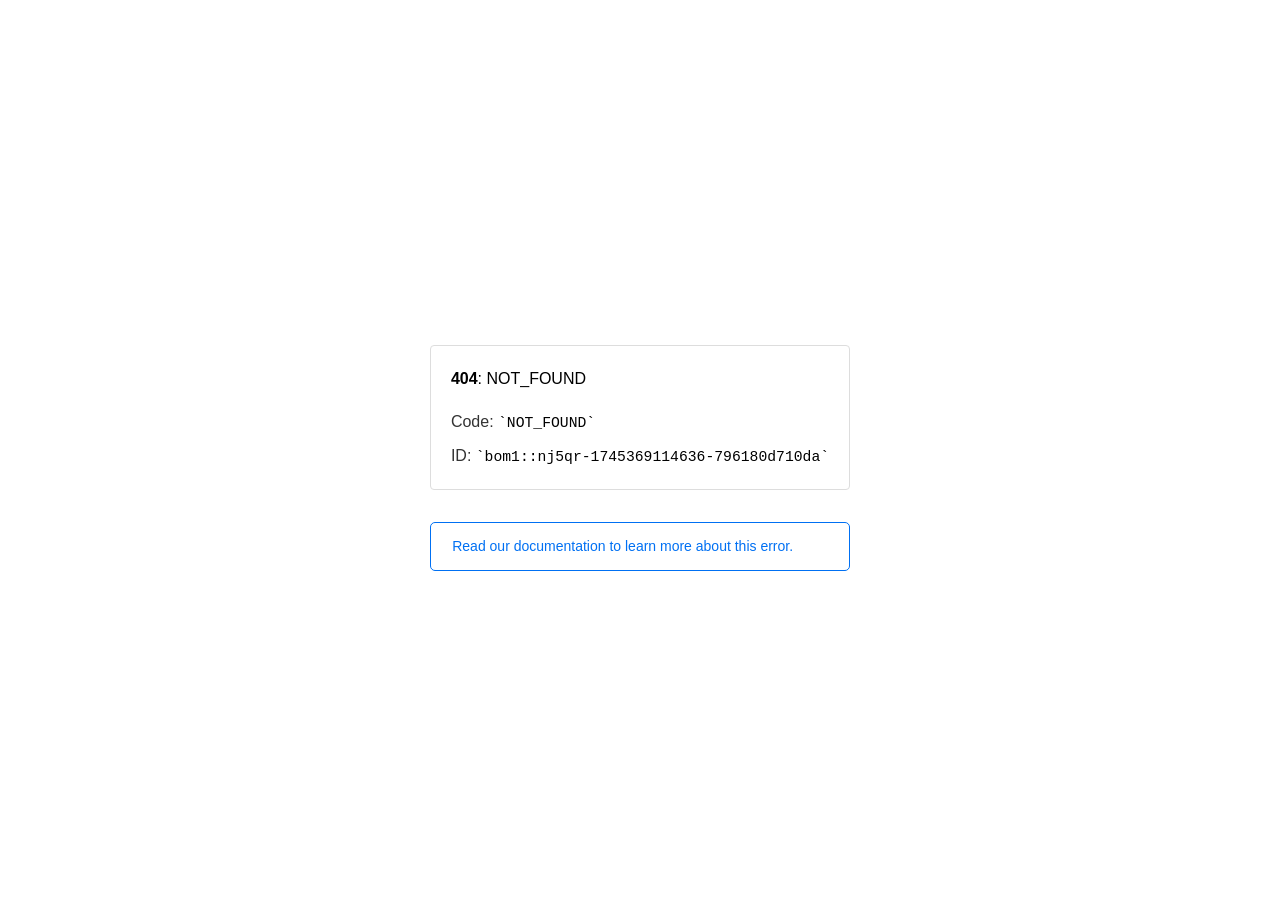
==== contact.html @ f04ce926 "files-upload" ====
<!doctype html><html lang=en><meta charset=utf-8><meta name=viewport content="width=device-width,initial-scale=1"><meta name=theme-color content=#000><title>404: NOT_FOUND</title><style>html{font-size:62.5%;box-sizing:border-box;height:-webkit-fill-available}*,::after,::before{box-sizing:inherit}body{font-family:sf pro text,sf pro icons,helvetica neue,helvetica,arial,sans-serif;font-size:1.6rem;line-height:1.65;word-break:break-word;font-kerning:auto;font-variant:normal;-webkit-font-smoothing:antialiased;-moz-osx-font-smoothing:grayscale;text-rendering:optimizeLegibility;hyphens:auto;height:100vh;height:-webkit-fill-available;max-height:100vh;max-height:-webkit-fill-available;margin:0}::selection{background:#79ffe1}::-moz-selection{background:#79ffe1}a{cursor:pointer;color:#0070f3;text-decoration:none;transition:all .2s ease;border-bottom:1px solid #0000}a:hover{border-bottom:1px solid #0070f3}ul{padding:0;margin-left:1.5em;list-style-type:none}li{margin-bottom:10px}ul li:before{content:'\02013'}li:before{display:inline-block;color:#ccc;position:absolute;margin-left:-18px;transition:color .2s ease}code{font-family:Menlo,Monaco,Lucida Console,Liberation Mono,DejaVu Sans Mono,Bitstream Vera Sans Mono,Courier New,monospace,serif;font-size:.92em}code:after,code:before{content:'`'}.container{display:flex;justify-content:center;flex-direction:column;min-height:100%}main{max-width:80rem;padding:4rem 6rem;margin:auto}ul{margin-bottom:32px}.error-title{font-size:2rem;padding-left:22px;line-height:1.5;margin-bottom:24px}.error-title-guilty{border-left:2px solid #ed367f}.error-title-innocent{border-left:2px solid #59b89c}@media(max-width:500px){.owner-error{display:none}}main p{color:#333}.devinfo-container{border:1px solid #ddd;border-radius:4px;padding:2rem;display:flex;flex-direction:column;margin-bottom:32px}.error-code{margin:0;font-size:1.6rem;color:#000;margin-bottom:1.6rem}.devinfo-line{color:#333}.devinfo-line code,code,li{color:#000}.devinfo-line:not(:last-child){margin-bottom:8px}.docs-link,.contact-link{font-weight:500}header,footer,footer a{display:flex;justify-content:center;align-items:center}header,footer{min-height:100px;height:100px}header{border-bottom:1px solid #eaeaea}header h1{font-size:1.8rem;margin:0;font-weight:500}header p{font-size:1.3rem;margin:0;font-weight:500}.header-item{display:flex;padding:0 2rem;margin:2rem 0;text-decoration:line-through;color:#999}.header-item.active{color:#ff0080;text-decoration:none}.header-item.first{border-right:1px solid #eaeaea}.header-item-content{display:flex;flex-direction:column}.header-item-icon{margin-right:1rem;margin-top:.6rem}footer{border-top:1px solid #eaeaea}footer a{color:#000}footer a:hover{border-bottom-color:#0000}footer svg{margin-left:.8rem}.note{padding:8pt 16pt;border-radius:5px;border:1px solid #0070f3;font-size:14px;line-height:1.8;color:#0070f3}@media(max-width:500px){.devinfo-container .devinfo-line code{margin-top:.4rem}.devinfo-container .devinfo-line:not(:last-child){margin-bottom:1.6rem}.devinfo-container{margin-bottom:0}header{flex-direction:column;height:auto;min-height:auto;align-items:flex-start}.header-item.first{border-right:none;margin-bottom:0}main{padding:1rem 2rem}body{font-size:1.4rem;line-height:1.55}footer{display:none}.note{margin-top:16px}}</style><div class=container><main><p class=devinfo-container><span class=error-code><strong>404</strong>: NOT_FOUND</span>
<span class=devinfo-line>Code: <code>NOT_FOUND</code></span>
<span class=devinfo-line>ID: <code>bom1::nj5qr-1745369114636-796180d710da</code></p><a href=https://vercel.com/docs/errors/platform-error-codes#not_found class=owner-error><div class=note>Read our documentation to learn more about this error.</div></a></main></div>
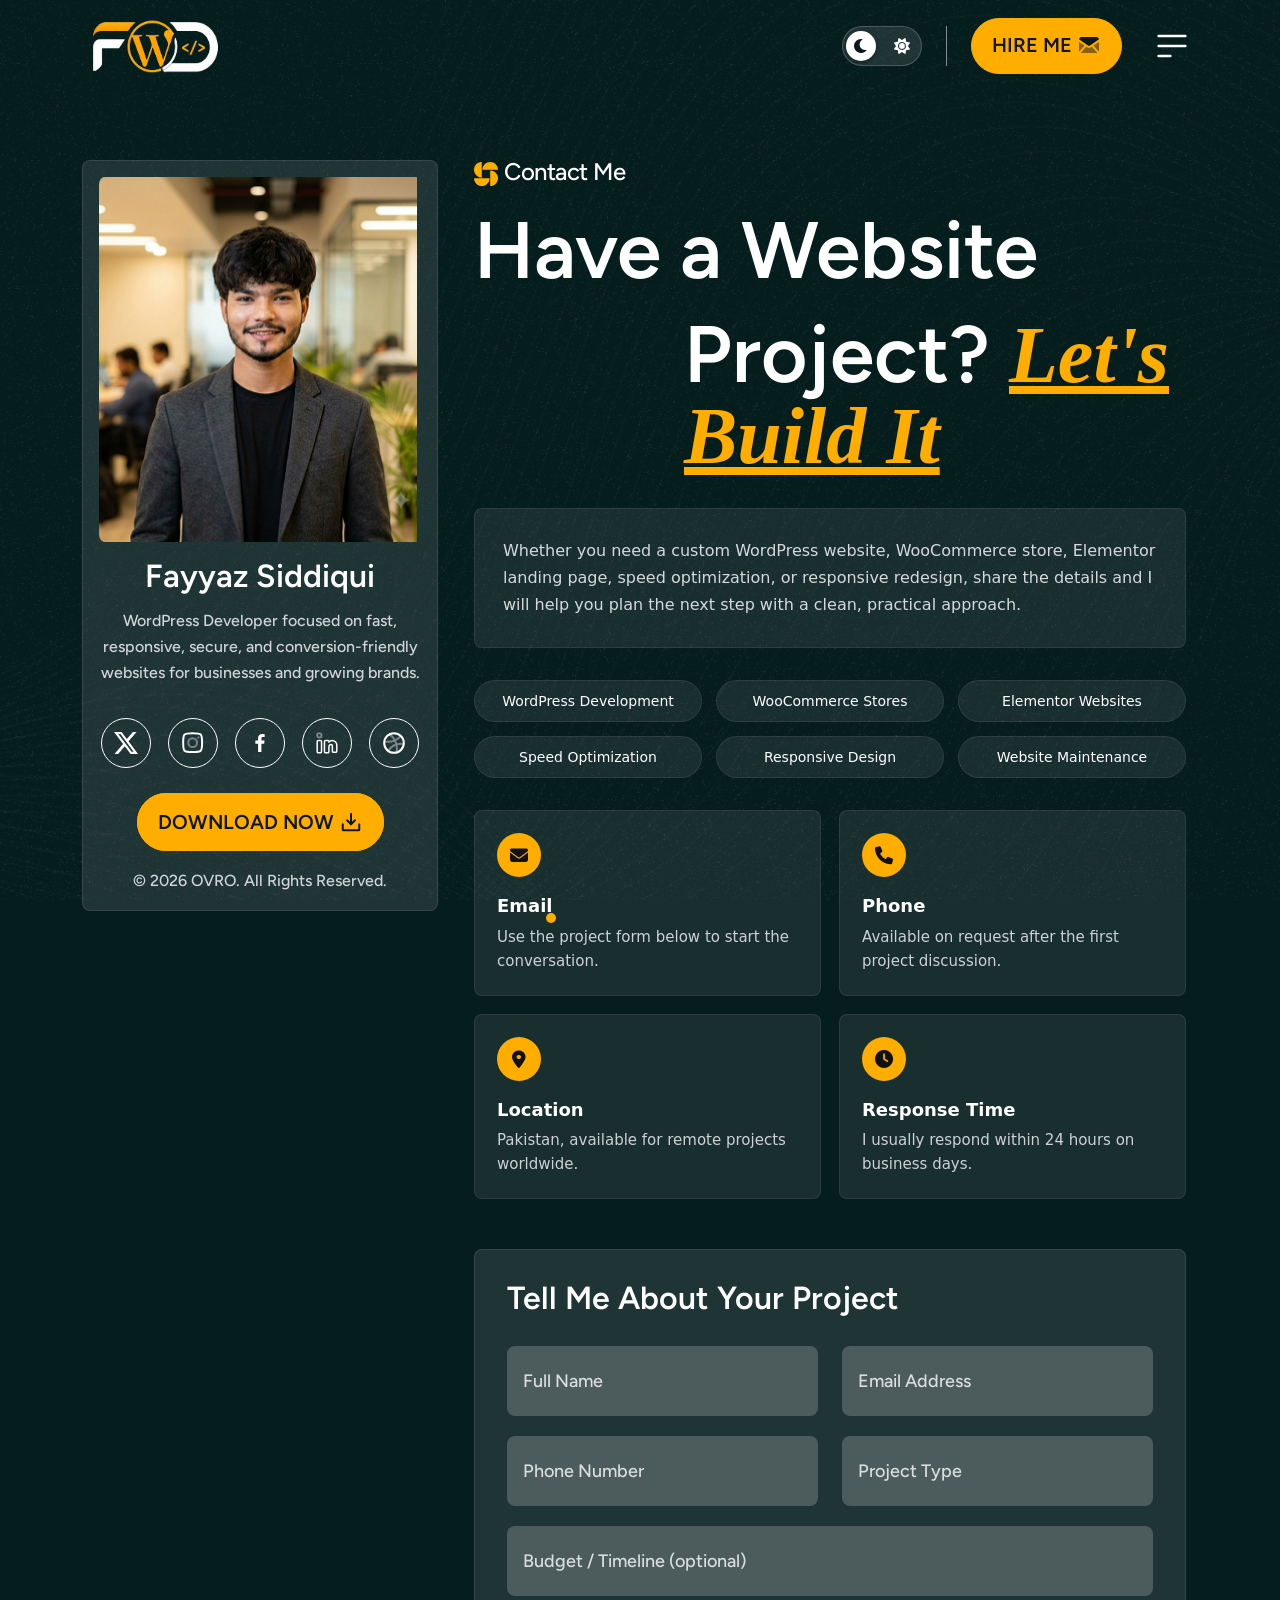
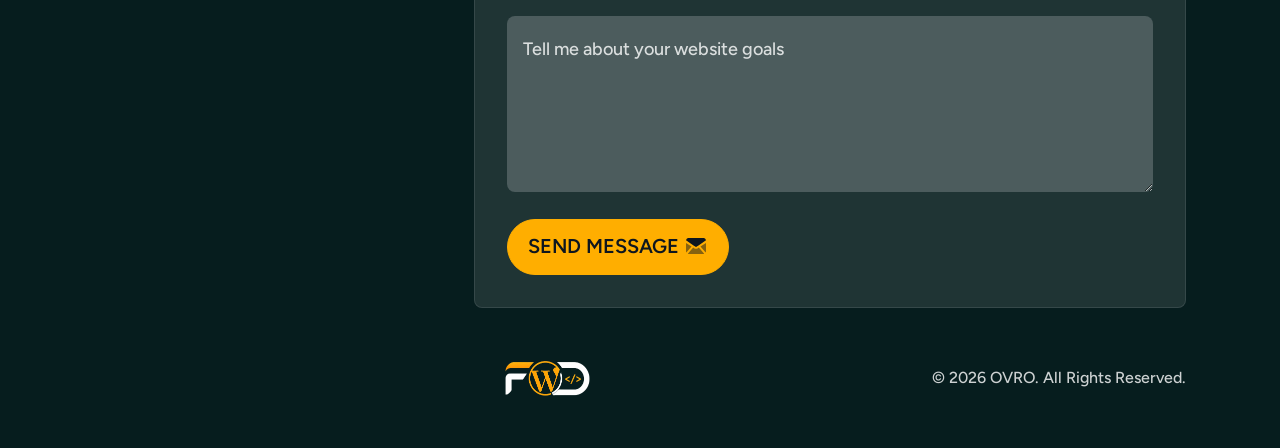
==== commit 5e3dcf7e: "updates" ====
--- a/contact.html
+++ b/contact.html
@@ -1,3 +1,380 @@
-<!doctype html><html lang=en><meta charset=utf-8><meta name=viewport content="width=device-width,initial-scale=1"><meta name=theme-color content=#000><title>404: NOT_FOUND</title><style>html{font-size:62.5%;box-sizing:border-box;height:-webkit-fill-available}*,::after,::before{box-sizing:inherit}body{font-family:sf pro text,sf pro icons,helvetica neue,helvetica,arial,sans-serif;font-size:1.6rem;line-height:1.65;word-break:break-word;font-kerning:auto;font-variant:normal;-webkit-font-smoothing:antialiased;-moz-osx-font-smoothing:grayscale;text-rendering:optimizeLegibility;hyphens:auto;height:100vh;height:-webkit-fill-available;max-height:100vh;max-height:-webkit-fill-available;margin:0}::selection{background:#79ffe1}::-moz-selection{background:#79ffe1}a{cursor:pointer;color:#0070f3;text-decoration:none;transition:all .2s ease;border-bottom:1px solid #0000}a:hover{border-bottom:1px solid #0070f3}ul{padding:0;margin-left:1.5em;list-style-type:none}li{margin-bottom:10px}ul li:before{content:'\02013'}li:before{display:inline-block;color:#ccc;position:absolute;margin-left:-18px;transition:color .2s ease}code{font-family:Menlo,Monaco,Lucida Console,Liberation Mono,DejaVu Sans Mono,Bitstream Vera Sans Mono,Courier New,monospace,serif;font-size:.92em}code:after,code:before{content:'`'}.container{display:flex;justify-content:center;flex-direction:column;min-height:100%}main{max-width:80rem;padding:4rem 6rem;margin:auto}ul{margin-bottom:32px}.error-title{font-size:2rem;padding-left:22px;line-height:1.5;margin-bottom:24px}.error-title-guilty{border-left:2px solid #ed367f}.error-title-innocent{border-left:2px solid #59b89c}@media(max-width:500px){.owner-error{display:none}}main p{color:#333}.devinfo-container{border:1px solid #ddd;border-radius:4px;padding:2rem;display:flex;flex-direction:column;margin-bottom:32px}.error-code{margin:0;font-size:1.6rem;color:#000;margin-bottom:1.6rem}.devinfo-line{color:#333}.devinfo-line code,code,li{color:#000}.devinfo-line:not(:last-child){margin-bottom:8px}.docs-link,.contact-link{font-weight:500}header,footer,footer a{display:flex;justify-content:center;align-items:center}header,footer{min-height:100px;height:100px}header{border-bottom:1px solid #eaeaea}header h1{font-size:1.8rem;margin:0;font-weight:500}header p{font-size:1.3rem;margin:0;font-weight:500}.header-item{display:flex;padding:0 2rem;margin:2rem 0;text-decoration:line-through;color:#999}.header-item.active{color:#ff0080;text-decoration:none}.header-item.first{border-right:1px solid #eaeaea}.header-item-content{display:flex;flex-direction:column}.header-item-icon{margin-right:1rem;margin-top:.6rem}footer{border-top:1px solid #eaeaea}footer a{color:#000}footer a:hover{border-bottom-color:#0000}footer svg{margin-left:.8rem}.note{padding:8pt 16pt;border-radius:5px;border:1px solid #0070f3;font-size:14px;line-height:1.8;color:#0070f3}@media(max-width:500px){.devinfo-container .devinfo-line code{margin-top:.4rem}.devinfo-container .devinfo-line:not(:last-child){margin-bottom:1.6rem}.devinfo-container{margin-bottom:0}header{flex-direction:column;height:auto;min-height:auto;align-items:flex-start}.header-item.first{border-right:none;margin-bottom:0}main{padding:1rem 2rem}body{font-size:1.4rem;line-height:1.55}footer{display:none}.note{margin-top:16px}}</style><div class=container><main><p class=devinfo-container><span class=error-code><strong>404</strong>: NOT_FOUND</span>
-<span class=devinfo-line>Code: <code>NOT_FOUND</code></span>
-<span class=devinfo-line>ID: <code>bom1::nj5qr-1745369114636-796180d710da</code></p><a href=https://vercel.com/docs/errors/platform-error-codes#not_found class=owner-error><div class=note>Read our documentation to learn more about this error.</div></a></main></div>+<!DOCTYPE html>
+<html lang="en">
+
+<head>
+  <meta charset="UTF-8">
+  <meta name="viewport" content="width=device-width, initial-scale=1.0">
+  <title>Contact Fayyaz Siddiqui | WordPress Developer</title>
+
+  <link rel="shortcut icon" href="assets/img/logo/fav-logo1.png" type="image/x-icon">
+
+  <link rel="stylesheet" href="assets/css/plugins/bootstrap.min.css">
+  <link rel="stylesheet" href="assets/css/plugins/aos.css">
+  <link rel="stylesheet" href="assets/css/plugins/fontawesome.css">
+  <link rel="stylesheet" href="assets/css/plugins/magnific-popup.css">
+  <link rel="stylesheet" href="assets/css/plugins/owlcarousel.min.css">
+  <link rel="stylesheet" href="assets/css/plugins/sidebar.css">
+  <link rel="stylesheet" href="assets/css/plugins/slick-slider.css">
+  <link rel="stylesheet" href="assets/css/plugins/nice-select.css">
+  <link rel="stylesheet" href="assets/css/main.css">
+
+  <style>
+    .contact-page-area .contact-intro {
+      border-radius: 8px;
+      background: rgba(255, 255, 255, 0.08);
+      padding: 28px;
+      border: 1px solid rgba(255, 255, 255, 0.08);
+    }
+
+    .contact-page-area .contact-intro p {
+      color: #ffffff;
+      opacity: 0.82;
+      margin: 0;
+      font-size: 16px;
+      line-height: 1.7;
+    }
+
+    .contact-page-area .contact-info-grid {
+      display: grid;
+      grid-template-columns: repeat(2, minmax(0, 1fr));
+      gap: 18px;
+    }
+
+    .contact-page-area .contact-info-card {
+      border-radius: 8px;
+      background: rgba(255, 255, 255, 0.08);
+      padding: 22px;
+      border: 1px solid rgba(255, 255, 255, 0.08);
+      min-height: 142px;
+    }
+
+    .contact-page-area .contact-info-card .icon {
+      width: 44px;
+      height: 44px;
+      display: inline-flex;
+      align-items: center;
+      justify-content: center;
+      border-radius: 50%;
+      background: #ffae00;
+      color: #111111;
+      margin-bottom: 18px;
+      font-size: 18px;
+    }
+
+    .contact-page-area .contact-info-card h4 {
+      color: #ffffff;
+      font-size: 18px;
+      font-weight: 700;
+      margin-bottom: 8px;
+    }
+
+    .contact-page-area .contact-info-card p,
+    .contact-page-area .contact-info-card a {
+      color: #ffffff;
+      opacity: 0.78;
+      font-size: 15px;
+      line-height: 1.6;
+      margin: 0;
+    }
+
+    .contact-page-area .contact-info-card a:hover {
+      color: #ffae00;
+      opacity: 1;
+    }
+
+    .contact-page-area .project-fit-list {
+      display: grid;
+      grid-template-columns: repeat(3, minmax(0, 1fr));
+      gap: 14px;
+    }
+
+    .contact-page-area .project-fit-list span {
+      color: #ffffff;
+      background: rgba(255, 255, 255, 0.08);
+      border: 1px solid rgba(255, 255, 255, 0.08);
+      border-radius: 999px;
+      padding: 11px 14px;
+      font-size: 14px;
+      text-align: center;
+      line-height: 1.3;
+    }
+
+    .light-mode .contact-page-area .contact-intro,
+    .light-mode .contact-page-area .contact-info-card,
+    .light-mode .contact-page-area .project-fit-list span {
+      background: rgba(0, 0, 0, 0.04);
+      border-color: rgba(0, 0, 0, 0.08);
+    }
+
+    .light-mode .contact-page-area .contact-intro p,
+    .light-mode .contact-page-area .contact-info-card h4,
+    .light-mode .contact-page-area .contact-info-card p,
+    .light-mode .contact-page-area .contact-info-card a,
+    .light-mode .contact-page-area .project-fit-list span {
+      color: #111111;
+    }
+
+    @media (max-width: 767px) {
+      .contact-page-area .contact-info-grid,
+      .contact-page-area .project-fit-list {
+        grid-template-columns: 1fr;
+      }
+    }
+  </style>
+
+  <script src="assets/js/plugins/jquery-3-7-1.min.js"></script>
+</head>
+
+<body class="body1">
+  <div id="preloader">
+    <div id="loader"></div>
+  </div>
+
+  <div class="procus-cursor" style="transform: translate3d(calc(-50% + 1919px), calc(-50% + 787px), 0px);"></div>
+  <div class="procus-cursor2" style="left: 551px; top: 918px;"></div>
+
+  <div class="paginacontainer">
+    <div class="progress-wrap">
+      <svg class="progress-circle svg-content" width="100%" height="100%" viewBox="-1 -1 102 102">
+        <path d="M50,1 a49,49 0 0,1 0,98 a49,49 0 0,1 0,-98" />
+      </svg>
+    </div>
+  </div>
+
+  <div class="header-site-icon">
+    <div class="slide-bar slide-bar1">
+      <div class="sidebar-info">
+        <div class="sidebar-logo">
+          <a href="index.html"><img src="assets/img/logo/f-logo.png" alt="logo"></a>
+          <div class="close-mobile-menu">
+            <a><i class="fa-solid fa-xmark"></i></a>
+          </div>
+        </div>
+        <div class="sidebar-content">
+          <ul>
+            <li><a href="index.html#list-item-1">Home</a></li>
+            <li><a href="index.html#list-item-2">About Us</a></li>
+            <li><a href="index.html#list-item-3">Service</a></li>
+            <li><a href="index.html#list-item-4">Skill</a></li>
+            <li><a href="index.html#list-item-5">Portfolio</a></li>
+            <li><a href="index.html#list-item-6">Testimonial</a></li>
+            <li><a href="index.html#list-item-7">Blogs</a></li>
+            <li><a href="contact.html">Contact</a></li>
+          </ul>
+        </div>
+        <div class="space32"></div>
+        <div class="space16"></div>
+        <div class="btn-area">
+          <a href="contact.html" class="vl-btn1">Get in touch now <img src="assets/img/icons/mail1.svg" alt=""></a>
+        </div>
+        <div class="space40"></div>
+        <div class="social-link-area">
+          <h3 class="sidebar-heading">Social Links</h3>
+          <ul>
+            <li>
+              <a href="#"><i class="fa-brands fa-facebook-f"></i></a>
+              <a href="#"><i class="fa-brands fa-instagram"></i></a>
+              <a href="#"><i class="fa-brands fa-linkedin-in"></i></a>
+              <a href="#"><i class="fa-brands fa-pinterest-p"></i></a>
+              <a href="#"><i class="fa-brands fa-youtube"></i></a>
+            </li>
+          </ul>
+        </div>
+      </div>
+    </div>
+  </div>
+
+  <header>
+    <div class="header-area homepage1 header header-sticky" id="header">
+      <div class="container">
+        <div class="row">
+          <div class="col-lg-12">
+            <div class="header-elements">
+              <div class="site-logo">
+                <a href="index.html"><img src="assets/img/logo/f-logo.png" alt=""></a>
+              </div>
+              <div class="btn-area d-lg-flex">
+                <div class="theme-toggle-container">
+                  <label class="theme-switch">
+                    <input type="checkbox" id="theme-toggle">
+                    <span class="slider">
+                      <i class="fas fa-moon icon moon-icon"></i>
+                      <i class="fas fa-sun icon sun-icon"></i>
+                    </span>
+                  </label>
+                </div>
+                <a href="contact.html" class="vl-btn1">HIRE ME <span><img src="assets/img/icons/mail1.svg" alt=""></span></a>
+                <button class="hamburger_menu"><img src="assets/img/icons/bars-icons1.svg" alt=""></button>
+              </div>
+            </div>
+          </div>
+        </div>
+      </div>
+    </div>
+  </header>
+
+  <div class="main-hero-area parallaxie">
+    <div class="container">
+      <div class="row">
+        <div class="col-lg-4">
+          <div class="personal-contact-box" data-aos="fade-right" data-aos-duration="1000">
+            <div class="img1 image-anime reveal">
+              <img src="assets/img/all-images/hero/hero-img01.png" alt="">
+            </div>
+            <div class="space18"></div>
+            <h3>Fayyaz Siddiqui</h3>
+            <div class="space16"></div>
+            <p>WordPress Developer focused on fast, responsive, secure, and conversion-friendly websites for businesses and growing brands.</p>
+            <div class="space32"></div>
+            <ul>
+              <li><a href="#"><img src="assets/img/icons/s-icon1.svg" alt=""></a></li>
+              <li><a href="#"><img src="assets/img/icons/s-icon2.svg" alt=""></a></li>
+              <li><a href="#"><img src="assets/img/icons/s-icon3.svg" alt=""></a></li>
+              <li><a href="#"><img src="assets/img/icons/s-icon4.svg" alt=""></a></li>
+              <li><a href="#" class="m-0"><img src="assets/img/icons/s-icon5.svg" alt=""></a></li>
+            </ul>
+            <div class="space44"></div>
+            <div class="btn-area1 text-center">
+              <a href="assets/img/all-images/hero/cv.pdf" download class="vl-btn1">Download Now <img src="assets/img/icons/download1.svg" alt=""></a>
+            </div>
+            <div class="space32"></div>
+            <p>&copy; 2026 OVRO. All Rights Reserved.</p>
+          </div>
+        </div>
+
+        <div class="col-lg-8">
+          <div class="contact-page-area">
+            <div class="contact-section-area">
+              <div class="container">
+                <div class="row">
+                  <div class="col-lg-12">
+                    <div class="contact-heading heading1">
+                      <h5 data-aos="fade-left" data-aos-duration="900"><img src="assets/img/icons/sublogo1.svg" alt="">Contact Me</h5>
+                      <div class="space24"></div>
+                      <h2 data-aos="fade-left" data-aos-duration="1000">Have a Website</h2>
+                      <div class="space24"></div>
+                      <h2 class="head" data-aos="fade-left" data-aos-duration="1100">Project? <span>Let's Build It</span></h2>
+                    </div>
+
+                    <div class="space32"></div>
+                    <div class="contact-intro" data-aos="fade-up" data-aos-duration="900">
+                      <p>Whether you need a custom WordPress website, WooCommerce store, Elementor landing page, speed optimization, or responsive redesign, share the details and I will help you plan the next step with a clean, practical approach.</p>
+                    </div>
+
+                    <div class="space32"></div>
+                    <div class="project-fit-list" data-aos="fade-up" data-aos-duration="950">
+                      <span>WordPress Development</span>
+                      <span>WooCommerce Stores</span>
+                      <span>Elementor Websites</span>
+                      <span>Speed Optimization</span>
+                      <span>Responsive Design</span>
+                      <span>Website Maintenance</span>
+                    </div>
+
+                    <div class="space32"></div>
+                    <div class="contact-info-grid">
+                      <div class="contact-info-card" data-aos="fade-up" data-aos-duration="900">
+                        <div class="icon"><i class="fa-solid fa-envelope"></i></div>
+                        <h4>Email</h4>
+                        <p>Use the project form below to start the conversation.</p>
+                      </div>
+                      <div class="contact-info-card" data-aos="fade-up" data-aos-duration="1000">
+                        <div class="icon"><i class="fa-solid fa-phone"></i></div>
+                        <h4>Phone</h4>
+                        <p>Available on request after the first project discussion.</p>
+                      </div>
+                      <div class="contact-info-card" data-aos="fade-up" data-aos-duration="1100">
+                        <div class="icon"><i class="fa-solid fa-location-dot"></i></div>
+                        <h4>Location</h4>
+                        <p>Pakistan, available for remote projects worldwide.</p>
+                      </div>
+                      <div class="contact-info-card" data-aos="fade-up" data-aos-duration="1200">
+                        <div class="icon"><i class="fa-solid fa-clock"></i></div>
+                        <h4>Response Time</h4>
+                        <p>I usually respond within 24 hours on business days.</p>
+                      </div>
+                    </div>
+
+                    <div class="space50"></div>
+                    <div class="contact-boxarea" data-aos="zoom-in" data-aos-duration="1000">
+                      <h3>Tell Me About Your Project</h3>
+                      <div class="space12"></div>
+                      <form>
+                        <div class="row">
+                          <div class="col-lg-6 col-md-6">
+                            <div class="input-area">
+                              <input type="text" placeholder="Full Name">
+                            </div>
+                          </div>
+                          <div class="col-lg-6 col-md-6">
+                            <div class="input-area">
+                              <input type="email" placeholder="Email Address">
+                            </div>
+                          </div>
+                          <div class="col-lg-6 col-md-6">
+                            <div class="input-area">
+                              <input type="number" placeholder="Phone Number">
+                            </div>
+                          </div>
+                          <div class="col-lg-6 col-md-6">
+                            <div class="input-area">
+                              <input type="text" placeholder="Project Type">
+                            </div>
+                          </div>
+                          <div class="col-lg-12">
+                            <div class="input-area">
+                              <input type="text" placeholder="Budget / Timeline (optional)">
+                            </div>
+                          </div>
+                          <div class="col-lg-12">
+                            <div class="input-area">
+                              <textarea placeholder="Tell me about your website goals"></textarea>
+                            </div>
+                          </div>
+                          <div class="col-lg-12">
+                            <div class="input-area">
+                              <button type="submit" class="vl-btn1">Send Message <img src="assets/img/icons/mail1.svg" alt=""></button>
+                            </div>
+                          </div>
+                        </div>
+                      </form>
+                    </div>
+                  </div>
+
+                  <div class="col-lg-12">
+                    <div class="space50"></div>
+                    <div class="footer-area">
+                      <div class="btn-area1">
+                        <a href="index.html"><img src="assets/img/logo/f-logo.png" alt=""></a>
+                      </div>
+                      <p>&copy; 2026 OVRO. All Rights Reserved.</p>
+                    </div>
+                  </div>
+                </div>
+              </div>
+            </div>
+          </div>
+        </div>
+      </div>
+    </div>
+  </div>
+
+  <script src="assets/js/plugins/bootstrap.min.js"></script>
+  <script src="assets/js/plugins/fontawesome.js"></script>
+  <script src="assets/js/plugins/aos.js"></script>
+  <script src="assets/js/plugins/counter.js"></script>
+  <script src="assets/js/plugins/sidebar.js"></script>
+  <script src="assets/js/plugins/magnific-popup.js"></script>
+  <script src="assets/js/plugins/owlcarousel.min.js"></script>
+  <script src="assets/js/plugins/nice-select.js"></script>
+  <script src="assets/js/plugins/waypoints.js"></script>
+  <script src="assets/js/plugins/slick-slider.js"></script>
+  <script src="assets/js/plugins/gsap.min.js"></script>
+  <script src="assets/js/plugins/ScrollTrigger.min.js"></script>
+  <script src="assets/js/plugins/Splitetext.js"></script>
+  <script src="assets/js/plugins/SmoothScroll.js"></script>
+  <script src="assets/js/plugins/parallax.js"></script>
+  <script src="assets/js/main.js"></script>
+</body>
+
+</html>
--- a/assets/css/plugins/owlcarousel.min.css
+++ b/assets/css/plugins/owlcarousel.min.css
@@ -0,0 +1,6 @@
+blog/**
+ * Owl Carousel v2.3.4
+ * Copyright 2013-2018 David Deutsch
+ * Licensed under: SEE LICENSE IN https://github.com/OwlCarousel2/OwlCarousel2/blob/master/LICENSE
+ */
+ .owl-carousel,.owl-carousel .owl-item{-webkit-tap-highlight-color:transparent;position:relative}.owl-carousel{display:none;width:100%;z-index:1}.owl-carousel .owl-stage{position:relative;-ms-touch-action:pan-Y;touch-action:manipulation;-moz-backface-visibility:hidden}.owl-carousel .owl-stage:after{content:".";display:block;clear:both;visibility:hidden;line-height:0;height:0}.owl-carousel .owl-stage-outer{position:relative;overflow:hidden;-webkit-transform:translate3d(0,0,0)}.owl-carousel .owl-item,.owl-carousel .owl-wrapper{-webkit-backface-visibility:hidden;-moz-backface-visibility:hidden;-ms-backface-visibility:hidden;-webkit-transform:translate3d(0,0,0);-moz-transform:translate3d(0,0,0);-ms-transform:translate3d(0,0,0)}.owl-carousel .owl-item{min-height:1px;float:left;-webkit-backface-visibility:hidden;-webkit-touch-callout:none}.owl-carousel .owl-item img{display:block;width:100%}.owl-carousel .owl-dots.disabled,.owl-carousel .owl-nav.disabled{display:none}.no-js .owl-carousel,.owl-carousel.owl-loaded{display:block}.owl-carousel .owl-dot,.owl-carousel .owl-nav .owl-next,.owl-carousel .owl-nav .owl-prev{cursor:pointer;-webkit-user-select:none;-khtml-user-select:none;-moz-user-select:none;-ms-user-select:none;user-select:none}.owl-carousel .owl-nav button.owl-next,.owl-carousel .owl-nav button.owl-prev,.owl-carousel button.owl-dot{background:0 0;color:inherit;border:none;padding:0!important;font:inherit}.owl-carousel.owl-loading{opacity:0;display:block}.owl-carousel.owl-hidden{opacity:0}.owl-carousel.owl-refresh .owl-item{visibility:hidden}.owl-carousel.owl-drag .owl-item{-ms-touch-action:pan-y;touch-action:pan-y;-webkit-user-select:none;-moz-user-select:none;-ms-user-select:none;user-select:none}.owl-carousel.owl-grab{cursor:move;cursor:grab}.owl-carousel.owl-rtl{direction:rtl}.owl-carousel.owl-rtl .owl-item{float:right}.owl-carousel .animated{animation-duration:1s;animation-fill-mode:both}.owl-carousel .owl-animated-in{z-index:0}.owl-carousel .owl-animated-out{z-index:1}.owl-carousel .fadeOut{animation-name:fadeOut}@keyframes fadeOut{0%{opacity:1}100%{opacity:0}}.owl-height{transition:height .5s ease-in-out}.owl-carousel .owl-item .owl-lazy{opacity:0;transition:opacity .4s ease}.owl-carousel .owl-item .owl-lazy:not([src]),.owl-carousel .owl-item .owl-lazy[src^=""]{max-height:0}.owl-carousel .owl-item img.owl-lazy{transform-style:preserve-3d}.owl-carousel .owl-video-wrapper{position:relative;height:100%;background:#000}.owl-carousel .owl-video-play-icon{position:absolute;height:80px;width:80px;left:50%;top:50%;margin-left:-40px;margin-top:-40px;background:url(owl.video.play.html) no-repeat;cursor:pointer;z-index:1;-webkit-backface-visibility:hidden;transition:transform .1s ease}.owl-carousel .owl-video-play-icon:hover{-ms-transform:scale(1.3,1.3);transform:scale(1.3,1.3)}.owl-carousel .owl-video-playing .owl-video-play-icon,.owl-carousel .owl-video-playing .owl-video-tn{display:none}.owl-carousel .owl-video-tn{opacity:0;height:100%;background-position:center center;background-repeat:no-repeat;background-size:contain;transition:opacity .4s ease}.owl-carousel .owl-video-frame{position:relative;z-index:1;height:100%;width:100%}
--- a/assets/css/plugins/sidebar.css
+++ b/assets/css/plugins/sidebar.css
@@ -0,0 +1,370 @@
+/*!
+* metismenu https://github.com/onokumus/metismenu#readme
+* A jQuery menu plugin
+* @version 3.0.6
+* @author Osman Nuri Okumus <onokumus@gmail.com> (https://github.com/onokumus)
+* @license: MIT 
+*/
+
+.metismenu .arrow {
+  float: right;
+  line-height: 1.42857;
+}
+
+*[dir="rtl"] .metismenu .arrow {
+  float: left;
+}
+
+/*
+   * Require Bootstrap 3.x
+   * https://github.com/twbs/bootstrap
+  */
+
+.metismenu .glyphicon.arrow:before {
+  content: "\e079";
+}
+
+.metismenu .mm-active>a>.glyphicon.arrow:before {
+  content: "\e114";
+}
+
+/*
+   * Require Font-Awesome
+   * http://fortawesome.github.io/Font-Awesome/
+  */
+
+.metismenu .fa.arrow:before {
+  content: "\f104";
+}
+
+.metismenu .mm-active>a>.fa.arrow:before {
+  content: "\f107";
+}
+
+/*
+   * Require Ionicons
+   * http://ionicons.com/
+  */
+
+.metismenu .ion.arrow:before {
+  content: "\f3d2"
+}
+
+.metismenu .mm-active>a>.ion.arrow:before {
+  content: "\f3d0";
+}
+
+.metismenu .plus-times {
+  float: right;
+}
+
+*[dir="rtl"] .metismenu .plus-times {
+  float: left;
+}
+
+.metismenu .fa.plus-times:before {
+  content: "\f067";
+}
+
+.metismenu .mm-active>a>.fa.plus-times {
+  transform: rotate(45deg);
+}
+
+.metismenu .plus-minus {
+  float: right;
+}
+
+*[dir="rtl"] .metismenu .plus-minus {
+  float: left;
+}
+
+.metismenu .fa.plus-minus:before {
+  content: "\f067";
+}
+
+.metismenu .mm-active>a>.fa.plus-minus:before {
+  content: "\f068";
+}
+
+.metismenu .mm-collapse:not(.mm-show) {
+  display: none;
+}
+
+.metismenu .mm-collapsing {
+  position: relative;
+  height: 0;
+  overflow: hidden;
+  transition-timing-function: ease;
+  transition-duration: .35s;
+  transition-property: height, visibility;
+}
+
+.metismenu .has-arrow {
+  position: relative;
+}
+
+.metismenu .has-arrow::after {
+  position: absolute;
+  content: '';
+  width: .5em;
+  height: .5em;
+  border-width: 1px 0 0 1px;
+  border-style: solid;
+  border-color: currentColor;
+  border-color: initial;
+  right: 1em;
+  transform: rotate(-45deg) translate(0, -50%);
+  transform-origin: top;
+  top: 50%;
+  transition: all .3s ease-out;
+}
+
+*[dir="rtl"] .metismenu .has-arrow::after {
+  right: auto;
+  left: 1em;
+  transform: rotate(135deg) translate(0, -50%);
+}
+
+.metismenu .mm-active>.has-arrow::after, .metismenu .has-arrow[aria-expanded="true"]::after {
+  transform: rotate(-135deg) translate(0, -50%);
+}
+
+*[dir="rtl"] .metismenu .mm-active>.has-arrow::after, *[dir="rtl"] .metismenu .has-arrow[aria-expanded="true"]::after {
+  transform: rotate(225deg) translate(0, -50%);
+}
+
+/* custom code */
+
+.hamburger-menu {
+  display: inline-block;
+}
+
+.hamburger-menu a {
+  display: inline-block;
+}
+
+.body-overlay {
+  background-color: #000000;
+  height: 950px;
+  width: 100%;
+  position: fixed;
+  top: 0;
+  z-index: 1010;
+  left: 0;
+  opacity: 0;
+  visibility: hidden;
+  transition: all 0.3s linear 0s;
+  transition: all 600ms ease;
+  -webkit-transition: all 600ms ease;
+  -moz-transition: all 600ms ease;
+  -ms-transition: all 600ms ease;
+  -o-transition: all 600ms ease;
+}
+
+.body-overlay.active {
+  opacity: .5;
+  visibility: visible;
+}
+
+.side-mobile-menu ul li a {
+  padding: 13px 0;
+  display: block;
+  border-bottom: 1px solid rgba(0, 0, 0, 0.05);
+  font-size: 14px;
+  color: #000;
+  font-weight: 600;
+  text-transform: uppercase;
+  position: relative;
+}
+
+.side-mobile-menu ul li a[aria-expanded="true"] {
+  color: var(--color-primary);
+}
+
+.side-mobile-menu ul li a:hover {
+  color: var(--color-primary);
+  padding-left: 5px;
+}
+
+.side-mobile-menu ul li ul li:hover>a {
+  color: var(--color-primary);
+  padding-left: 20px;
+}
+
+.side-mobile-menu ul li ul li:hover>a::before {
+  background: var(--color-primary);
+  border-color: var(--color-primary) !important;
+}
+
+.slide-bar.style-2 .side-mobile-menu ul li a[aria-expanded="true"],
+.slide-bar.style-2 .side-mobile-menu ul li a:hover,
+.slide-bar.style-2 .side-mobile-menu ul li ul li:hover>a {
+  color: #2962FF;
+}
+.slide-bar.style-2 .side-mobile-menu ul li ul li:hover>a::before {
+  background: #2962FF;
+  border-color: #2962FF !important;
+}
+
+
+
+
+
+.side-mobile-menu ul {
+  list-style: none;
+  margin: 0;
+  padding: 0;
+}
+
+
+.slide-bar {
+    position: fixed;
+    overflow-y: auto;
+    top: 0;
+    right: -860px;
+    right: -860px;
+    max-width: 830px;
+    padding: 50px 50px;
+    height: 900px;
+    display: block;
+    background-color: var(--color-white);
+    z-index: 1020;
+transition-duration: 500ms;
+background-color: #fff;
+}
+
+
+.side-mobile-menu {
+    display: none;
+}
+.slide-bar.show {
+  right: 0;
+}
+
+.side-mobile-menu ul li ul li {
+  padding-left: 15px;
+}
+
+.side-mobile-menu ul li ul li a {
+  position: relative;
+  padding-left: 15px;
+  text-transform: capitalize;
+  font-size: 16px;
+}
+
+.side-mobile-menu ul li.dropdown>a::after {
+  position: absolute;
+  content: "";
+  width: 8px;
+  height: 8px;
+  border-width: 0 2px 2px 0;
+  border-style: solid;
+  border-color: initial;
+  right: 16px;
+  top: 50%;
+  -webkit-transform: rotate(-45deg) translateY(-50%);
+  -webkit-transform-origin: top;
+  transform-origin: top;
+  transition: all 0.3s ease-out;
+  transform: rotate(-45deg) translateY(-50%);
+  -moz-transform: rotate(-45deg) translateY(-50%);
+  -ms-transform: rotate(-45deg) translateY(-50%);
+  -o-transform: rotate(-45deg) translateY(-50%);
+}
+
+.side-mobile-menu ul li.dropdown a[aria-expanded="true"]::after {
+  -webkit-transform: rotate(-135deg) translateY(-50%);
+  transform: rotate(45deg) translateY(-50%);
+}
+
+.side-mobile-menu ul li ul li a::before {
+  content: "";
+  width: 8px;
+  height: 8px;
+  position: absolute;
+  left: 0;
+  top: 50%;
+  transform: translateY(-50%);
+  border: 2px solid #101a23;
+  border-radius: 50%;
+}
+
+.side-mobile-menu ul li ul li a {
+  text-transform: capitalize;
+  font-size: 15px;
+}
+
+.close-mobile-menu a {
+  color: #fff;
+  position: relative;
+  z-index: 2;
+  font-size: 16px;
+  left: 0;
+  display: block;
+}
+
+
+.close-mobile-menu {
+  position: absolute;
+  top: 0;
+  right: 0;
+  text-align: center;
+  line-height: 40px;
+  transition: .3s;
+  -webkit-transition: .3s;
+  -moz-transition: .3s;
+  -ms-transition: .3s;
+  -o-transition: .3s;
+}
+
+.slide-bar .tx-close {
+    background: rgba(150,144,162,.08);
+    width: 54px;
+    height: 54px;
+    border-width: 18px;
+}
+.slide-bar .tx-close::before, .slide-bar .tx-close::after {
+    background-color: #000;
+}
+
+
+.header-mobile-search input {
+  width: 100%;
+  height: 50px;
+  background-color: #fff;
+  padding: 0 18px;
+  padding-right: 40px;
+  font-size: 14px;
+  border: 1px solid #ececec;
+  transition: .3s;
+  -webkit-transition: .3s;
+  -moz-transition: .3s;
+  -ms-transition: .3s;
+  -o-transition: .3s;
+  border-radius: 3px;
+}
+
+.header-mobile-search input:focus {
+  border-color: var(--color-primary);
+}
+
+.header-mobile-search {
+  margin-bottom: 15px;
+  position: relative;
+  display: block;
+}
+
+.header-mobile-search button {
+  position: absolute;
+  width: 50px;
+  height: 100%;
+  right: 0;
+  line-height: 100%;
+  padding: 0;
+  border: none;
+  background-color: initial;
+  background-image: none;
+  color: #3a505f;
+  top: 0;
+  cursor: pointer;
+}
--- a/assets/css/main.css
+++ b/assets/css/main.css
@@ -0,0 +1,5418 @@
+@import url("https://fonts.googleapis.com/css2?family=Figtree:ital,wght@0,300..900;1,300..900&amp;family=Playfair+Display:ital,wght@0,400..900;1,400..900&amp;display=swap");
+a, a:hover {
+  text-decoration: none;
+}
+
+ul {
+  padding: 0;
+  margin: 0;
+}
+ul li {
+  list-style: none;
+}
+
+h2, p {
+  margin-bottom: 0;
+}
+
+h1,
+h2,
+h3,
+h4,
+h5,
+h6 {
+  margin-bottom: 0;
+}
+
+input, textarea {
+  background: none;
+  border: none;
+  outline: none;
+}
+
+img {
+  max-width: 100%;
+  max-height: 100%;
+}
+
+.space6 {
+  height: 6px;
+}
+
+.space8 {
+  height: 8px;
+}
+
+.space10 {
+  height: 10px;
+}
+
+.space12 {
+  height: 12px;
+}
+
+.space14 {
+  height: 14px;
+}
+
+.space16 {
+  height: 16px;
+}
+
+.space18 {
+  height: 18px;
+}
+
+.space20 {
+  height: 20px;
+}
+
+.space22 {
+  height: 22px;
+}
+
+.space24 {
+  height: 24px;
+}
+
+.space26 {
+  height: 26px;
+}
+
+.space28 {
+  height: 28px;
+}
+
+.space30 {
+  height: 30px;
+}
+
+.space32 {
+  height: 32px;
+}
+
+.space34 {
+  height: 34px;
+}
+
+.space36 {
+  height: 36px;
+}
+
+.space38 {
+  height: 38px;
+}
+
+.space40 {
+  height: 40px;
+}
+
+.space42 {
+  height: 42px;
+}
+
+.space44 {
+  height: 44px;
+}
+
+.space46 {
+  height: 46px;
+}
+
+.space48 {
+  height: 48px;
+}
+
+.space50 {
+  height: 50px;
+}
+
+.space52 {
+  height: 52px;
+}
+
+.space54 {
+  height: 54px;
+}
+
+.space56 {
+  height: 56px;
+}
+
+.space58 {
+  height: 58px;
+}
+
+.space60 {
+  height: 60px;
+}
+
+.space62 {
+  height: 62px;
+}
+
+.space64 {
+  height: 64px;
+}
+
+.space66 {
+  height: 66px;
+}
+
+.space68 {
+  height: 68px;
+}
+
+.space70 {
+  height: 70px;
+}
+
+.space72 {
+  height: 72px;
+}
+
+.space74 {
+  height: 74px;
+}
+
+.space76 {
+  height: 76px;
+}
+
+.space78 {
+  height: 78px;
+}
+
+.space80 {
+  height: 80px;
+}
+
+.space82 {
+  height: 82px;
+}
+
+.space84 {
+  height: 84px;
+}
+
+.space86 {
+  height: 86px;
+}
+
+.space {
+  height: 88px;
+}
+
+.space90 {
+  height: 90px;
+}
+
+.space92 {
+  height: 92px;
+}
+
+.space94 {
+  height: 94px;
+}
+
+.space96 {
+  height: 96px;
+}
+
+.space98 {
+  height: 98px;
+}
+
+.space100 {
+  height: 100px;
+}
+
+@keyframes animation-5 {
+  0% {
+    transform: scale(1);
+  }
+  100% {
+    transform: scale(1.1);
+  }
+}
+.aniamtion-key-5 {
+  position: relative;
+  animation-name: animation-5;
+  animation-duration: 1.5s;
+  animation-iteration-count: infinite;
+  animation-direction: alternate;
+  transition: all 0.4s ease-in-out;
+}
+
+@keyframes animation-7 {
+  0% {
+    transform: rotate(0);
+  }
+  100% {
+    transform: rotate(-1000deg);
+  }
+}
+.keyframe5 {
+  position: relative;
+  animation-name: animation-7;
+  animation-duration: 90s;
+  animation-iteration-count: infinite;
+  animation-direction: alternate;
+  animation-timing-function: cubic-bezier(0.59, 0.59, 1, 1);
+}
+
+@keyframes animation-1 {
+  0% {
+    transform: translateY(0);
+  }
+  100% {
+    transform: translateY(30px);
+  }
+}
+.aniamtion-key-1 {
+  position: relative;
+  animation-name: animation-1;
+  animation-duration: 3s;
+  animation-iteration-count: infinite;
+  animation-direction: alternate;
+}
+
+@keyframes animation-2 {
+  0% {
+    transform: translateX(0);
+  }
+  100% {
+    transform: translateX(50px);
+  }
+}
+.aniamtion-key-2 {
+  position: relative;
+  animation-name: animation-2;
+  animation-duration: 2.5s;
+  animation-iteration-count: infinite;
+  animation-direction: alternate;
+}
+
+@keyframes animation-3 {
+  0% {
+    transform: translateY(0);
+  }
+  100% {
+    transform: translateY(60px);
+  }
+}
+.aniamtion-key-3 {
+  position: relative;
+  animation-name: animation-3;
+  animation-duration: 1.3s;
+  animation-iteration-count: infinite;
+  animation-direction: alternate;
+}
+
+@keyframes animation-4 {
+  0% {
+    transform: translateY(0);
+  }
+  100% {
+    transform: translateY(40px);
+  }
+}
+.aniamtion-key-4 {
+  position: relative;
+  animation-name: animation-4;
+  animation-duration: 1.6s;
+  animation-iteration-count: infinite;
+  animation-direction: alternate;
+}
+
+@keyframes animation-6 {
+  0% {
+    transform: translateY(0);
+  }
+  100% {
+    transform: translateY(50px);
+  }
+}
+.aniamtion-key-6 {
+  position: relative;
+  animation-name: animation-6;
+  animation-duration: 1.9s;
+  animation-iteration-count: infinite;
+  animation-direction: alternate;
+}
+
+@keyframes animation-8 {
+  0% {
+    padding-left: 0px;
+  }
+  100% {
+    padding-left: 50px;
+  }
+}
+.aniamtion-key-7 {
+  position: relative;
+  animation-name: animation-8;
+  animation-duration: 1.3s;
+  animation-iteration-count: infinite;
+  animation-direction: alternate;
+}
+@keyframes fade-in-down {
+  0% {
+    transform: translate3d(0, -50px, 0);
+  }
+  100% {
+    opacity: 1;
+    transform: none;
+  }
+}
+@keyframes pulse-border {
+  0% {
+    transform: translateX(0) translateY(0) translateZ(0) scale(1);
+    opacity: 1;
+  }
+  100% {
+    transform: translateX(0) translateY(0) translateZ(0) scale(1.5);
+    opacity: 1;
+  }
+}
+.pulse-border {
+  position: relative;
+  animation-name: pulse-border;
+  animation-duration: 1500ms;
+  animation-iteration-count: infinite;
+  animation-direction: alternate;
+}
+
+@keyframes marquee {
+  0% {
+    transform: translateX(0);
+  }
+  100% {
+    transform: translatex(-100%);
+  }
+}
+@keyframes marquee-2 {
+  0% {
+    transform: translateX(-100%);
+  }
+  100% {
+    transform: translatex(0);
+  }
+}
+:root {
+  --ztc-text-text-1: #fff;
+  --ztc-text-text-2: #061D1E;
+  --ztc-text-btn-text1: #0E161F;
+  --ztc-text-cnone-text: #fff;
+  --ztc-bg-bg-1: #061D1E;
+  --ztc-bg-btn-bg1: #FFAE00;
+  --ztc-bg-btn-bg2: #fab41d;
+  --ztc-bg-side-bg1: #061D1E;
+  --ztc-bg-bg2: rgba(255, 255, 255, 0.1);
+  --ztc-bg-sticky-bg: #061D1E;
+  --ztc-bg-bg3: #1F3434;
+  --ztc-dark-bg-bg-1: #fff;
+  --ztc-dark-bg-bg-2: rgba(255, 255, 255, 0.1);
+  --ztc-border-border-1: rgba(255, 255, 255, 0.2);
+  --ztc-border-border-2: rgba(255, 255, 255, 0.1);
+  --ztc-border-border-3: #fff;
+  --ztc-font-size-font-s10: 10px;
+  --ztc-font-size-font-s12: 12px;
+  --ztc-font-size-font-s14: 14px;
+  --ztc-font-size-font-s16: 16px;
+  --ztc-font-size-font-s18: 18px;
+  --ztc-font-size-font-s20: 20px;
+  --ztc-font-size-font-s22: 22px;
+  --ztc-font-size-font-s24: 24px;
+  --ztc-font-size-font-s26: 26px;
+  --ztc-font-size-font-s28: 28px;
+  --ztc-font-size-font-s30: 30px;
+  --ztc-font-size-font-s32: 32px;
+  --ztc-font-size-font-s34: 34px;
+  --ztc-font-size-font-s36: 36px;
+  --ztc-font-size-font-s38: 38px;
+  --ztc-font-size-font-s40: 40px;
+  --ztc-font-size-font-s42: 42px;
+  --ztc-font-size-font-s44: 44px;
+  --ztc-font-size-font-s46: 46px;
+  --ztc-font-size-font-s48: 48px;
+  --ztc-font-size-font-s50: 50px;
+  --ztc-font-size-font-s52: 52px;
+  --ztc-font-size-font-s54: 54px;
+  --ztc-font-size-font-s56: 56px;
+  --ztc-font-size-font-s58: 58px;
+  --ztc-font-size-font-s60: 60px;
+  --ztc-font-size-font-s62: 62px;
+  --ztc-font-size-font-s64: 64px;
+  --ztc-font-size-font-s66: 66px;
+  --ztc-font-size-font-s68: 68px;
+  --ztc-font-size-font-s70: 70px;
+  --ztc-font-size-font-s80: 80px;
+  --ztc-font-size-font-s10: 10px;
+  --ztc-font-size-font-s12: 12px;
+  --ztc-font-size-font-s14: 14px;
+  --ztc-font-size-font-s16: 16px;
+  --ztc-font-size-font-s18: 18px;
+  --ztc-font-size-font-s20: 20px;
+  --ztc-font-size-font-s22: 22px;
+  --ztc-font-size-font-s24: 24px;
+  --ztc-font-size-font-s26: 26px;
+  --ztc-font-size-font-s28: 28px;
+  --ztc-font-size-font-s30: 30px;
+  --ztc-font-size-font-s32: 32px;
+  --ztc-font-size-font-s34: 34px;
+  --ztc-font-size-font-s36: 36px;
+  --ztc-font-size-font-s38: 38px;
+  --ztc-font-size-font-s40: 40px;
+  --ztc-font-size-font-s42: 42px;
+  --ztc-font-size-font-s44: 44px;
+  --ztc-font-size-font-s46: 46px;
+  --ztc-font-size-font-s48: 48px;
+  --ztc-font-size-font-s50: 50px;
+  --ztc-font-size-font-s52: 52px;
+  --ztc-font-size-font-s54: 54px;
+  --ztc-font-size-font-s56: 56px;
+  --ztc-font-size-font-s58: 58px;
+  --ztc-font-size-font-s60: 60px;
+  --ztc-font-size-font-s62: 62px;
+  --ztc-font-size-font-s64: 64px;
+  --ztc-font-size-font-s66: 66px;
+  --ztc-font-size-font-s68: 68px;
+  --ztc-font-size-font-s70: 70px;
+  --ztc-font-size-font-s80: 80px;
+  --ztc-specing-height6: 6px;
+  --ztc-specing-height8: 8px;
+  --ztc-specing-height10: 10px;
+  --ztc-specing-height12: 12px;
+  --ztc-specing-height14: 114px;
+  --ztc-specing-height16: 16px;
+  --ztc-specing-height18: 18px;
+  --ztc-specing-height20: 20px;
+  --ztc-specing-height22: 22px;
+  --ztc-specing-height24: 24px;
+  --ztc-specing-height26: 26px;
+  --ztc-specing-height28: 28px;
+  --ztc-specing-height30: 30px;
+  --ztc-specing-height32: 32px;
+  --ztc-specing-height34: 34px;
+  --ztc-specing-height36: 36px;
+  --ztc-specing-height38: 38px;
+  --ztc-specing-height40: 40px;
+  --ztc-specing-height42: 42px;
+  --ztc-specing-height44: 44px;
+  --ztc-specing-height46: 46px;
+  --ztc-specing-height48: 48px;
+  --ztc-specing-height50: 50px;
+  --ztc-specing-height52: 52px;
+  --ztc-specing-height54: 54px;
+  --ztc-specing-height56: 56px;
+  --ztc-specing-height58: 58px;
+  --ztc-specing-height60: 60px;
+  --ztc-specing-height70: 70px;
+  --ztc-specing-height80: 80px;
+  --ztc-specing-height90: 90px;
+  --ztc-specing-height100: 100px;
+  --ztc-specing-height110: 110px;
+  --ztc-specing-height120: 120px;
+  --ztc-specing-height130: 130px;
+  --ztc-weight-regular: 400;
+  --ztc-weight-medium: 500;
+  --ztc-weight-semibold: 600;
+  --ztc-weight-bold: 700;
+  --ztc-weight-black: 800;
+  --ztc-family-font1: 'Figtree', sans-serif;
+  --ztc-family-font2: 'Playfair Display', serif;
+}
+
+/*
+============================
+Name:  Ovro - Personal Portfolio Template
+Version: 1.0.0
+Description: Ovro - Personal Portfolio Template
+Author: Markeythemes
+Author URI: #
+Location:
+============================
+*/
+/*============= HEDAER CSS AREA ===============*/
+/*============= HERO CSS AREA ===============*/
+/*============= MOBILE-MENU CSS AREA ===============*/
+/*============= ABOUT CSS AREA ===============*/
+/*============= SERVICE CSS AREA ===============*/
+/*============= WORK CSS AREA ===============*/
+/*============= TESTIMONIAL CSS AREA ===============*/
+/*============= BLOG CSS AREA ===============*/
+/*============= CONTACT CSS AREA ===============*/
+/*============= TEAM CSS AREA ===============*/
+/*============= FAQ CSS AREA ===============*/
+/*============= CASE CSS AREA ===============*/
+/*============= CTA CSS AREA ===============*/
+/*============= OTHERS CSS AREA ===============*/
+/*============= FOOTER CSS AREA ===============*/
+/*============= COMMON CSS AREA ===============*/
+.heading1 h5 {
+  color: var(--ztc-text-text-1);
+  font-family: var(--ztc-family-font1);
+  font-size: var(--ztc-font-size-font-s24);
+  font-style: normal;
+  font-weight: var(--ztc-weight-medium);
+  line-height: 24px;
+  letter-spacing: -0.48px;
+}
+.heading1 h5 img {
+  margin: 0 6px 0 0;
+}
+@media (max-width: 767px) {
+  .heading1 h5 {
+    font-size: var(--ztc-font-size-font-s16);
+    line-height: 16px;
+  }
+}
+.heading1 h1 {
+  color: var(--ztc-text-text-1);
+  font-family: var(--ztc-family-font1);
+  font-size: var(--ztc-font-size-font-s80);
+  font-style: normal;
+  font-weight: var(--ztc-weight-semibold);
+  line-height: 80px;
+}
+@media only screen and (min-width: 768px) and (max-width: 991px) {
+  .heading1 h1 {
+    font-size: var(--ztc-font-size-font-s60);
+    line-height: 60px;
+  }
+}
+@media (max-width: 767px) {
+  .heading1 h1 {
+    font-size: var(--ztc-font-size-font-s32);
+    line-height: 32px;
+  }
+}
+.heading1 h1 span {
+  color: var(--ztc-bg-btn-bg1);
+  font-family: var(--ztc-family-font2);
+  font-size: var(--ztc-font-size-font-s80);
+  font-style: italic;
+  font-weight: var(--ztc-weight-semibold);
+  line-height: 80px;
+  text-decoration-line: underline;
+}
+@media only screen and (min-width: 768px) and (max-width: 991px) {
+  .heading1 h1 span {
+    font-size: var(--ztc-font-size-font-s60);
+    line-height: 60px;
+  }
+}
+@media (max-width: 767px) {
+  .heading1 h1 span {
+    font-size: var(--ztc-font-size-font-s32);
+    line-height: 32px;
+  }
+}
+.heading1 h1.head {
+  padding-left: 60px;
+}
+@media (max-width: 767px) {
+  .heading1 h1.head {
+    padding-left: 0;
+  }
+}
+@media only screen and (min-width: 768px) and (max-width: 991px) {
+  .heading1 h1.head {
+    padding-left: 0;
+  }
+}
+.heading1 h2 {
+  color: var(--ztc-text-text-1);
+  font-family: var(--ztc-family-font1);
+  font-size: var(--ztc-font-size-font-s80);
+  font-style: normal;
+  font-weight: var(--ztc-weight-semibold);
+  line-height: 80px;
+}
+@media only screen and (min-width: 768px) and (max-width: 991px) {
+  .heading1 h2 {
+    font-size: var(--ztc-font-size-font-s60);
+    line-height: 60px;
+  }
+}
+@media (max-width: 767px) {
+  .heading1 h2 {
+    font-size: var(--ztc-font-size-font-s32);
+    line-height: 32px;
+  }
+}
+.heading1 h2 span {
+  color: var(--ztc-bg-btn-bg1);
+  font-family: var(--ztc-family-font2);
+  font-size: var(--ztc-font-size-font-s80);
+  font-style: italic;
+  font-weight: var(--ztc-weight-semibold);
+  line-height: 80px;
+  text-decoration-line: underline;
+}
+@media only screen and (min-width: 768px) and (max-width: 991px) {
+  .heading1 h2 span {
+    font-size: var(--ztc-font-size-font-s60);
+    line-height: 60px;
+  }
+}
+@media (max-width: 767px) {
+  .heading1 h2 span {
+    font-size: var(--ztc-font-size-font-s32);
+    line-height: 32px;
+  }
+}
+.heading1 h2.head {
+  padding-left: 60px;
+}
+@media (max-width: 767px) {
+  .heading1 h2.head {
+    padding-left: 0;
+  }
+}
+@media only screen and (min-width: 768px) and (max-width: 991px) {
+  .heading1 h2.head {
+    padding-left: 0;
+  }
+}
+.heading1 p {
+  color: var(--ztc-text-text-1);
+  font-family: var(--ztc-family-font1);
+  font-size: var(--ztc-font-size-font-s16);
+  font-style: normal;
+  font-weight: var(--ztc-weight-medium);
+  line-height: 26px;
+  opacity: 80%;
+  padding-left: 270px;
+}
+@media (max-width: 767px) {
+  .heading1 p {
+    padding-left: 0;
+  }
+}
+
+.vl-btn1 {
+  border-radius: 52px;
+  background: var(--ztc-bg-btn-bg1);
+  color: var(--ztc-text-btn-text1);
+  font-family: var(--ztc-family-font1);
+  font-size: var(--ztc-font-size-font-s20);
+  font-style: normal;
+  font-weight: var(--ztc-weight-semibold);
+  line-height: 20px;
+  padding: 16px 20px;
+  position: relative;
+  z-index: 1;
+  border: 1px solid var(--ztc-bg-btn-bg1);
+  transition: all 0.4s;
+  text-transform: uppercase;
+}
+.vl-btn1:hover {
+  color: var(--ztc-text-text-1);
+  border: 1px solid var(--ztc-text-text-1);
+  background: transparent;
+}
+.vl-btn1:hover img {
+  filter: brightness(0) invert(1);
+  transition: all 0.4s;
+}
+.vl-btn1 img {
+  margin: -5px 0 0 0;
+  transition: all 0.4s;
+}
+
+/*============= COMMON CSS AREA ENDS===============*/
+.image-anime {
+  position: relative;
+  overflow: hidden;
+}
+
+.image-anime:after {
+  content: "";
+  position: absolute;
+  width: 200%;
+  height: 0%;
+  left: 50%;
+  top: 50%;
+  background-color: rgba(255, 255, 255, 0.3);
+  transform: translate(-50%, -50%) rotate(-45deg);
+  z-index: 1;
+}
+
+.image-anime:hover:after {
+  height: 250%;
+  transition: all 600ms linear;
+  background-color: transparent;
+}
+
+.reveal {
+  position: relative;
+  display: -ms-inline-flexbox;
+  visibility: hidden;
+  overflow: hidden;
+}
+
+.reveal img {
+  height: 100%;
+  width: 100%;
+  display: inline-block;
+  -o-object-fit: cover;
+  object-fit: cover;
+  transform-origin: left;
+}
+
+.pagination-area ul li a {
+  color: var(--ztc-text-text-1);
+  text-align: center;
+  font-family: var(--ztc-family-font1);
+  font-size: var(--ztc-font-size-font-s20);
+  font-style: normal;
+  font-weight: var(--ztc-weight-bold);
+  display: inline-block;
+  transition: all 0.4s;
+  background: var(--ztc-bg-bg2);
+  border: 1px solid var(--ztc-border-border-2);
+  height: 50px;
+  width: 50px;
+  text-align: center;
+  line-height: 40px;
+  border-radius: 4px;
+  margin: 0 14px 0 0;
+  box-shadow: none;
+  border-color: var(--ztc-border-border-2) !important;
+}
+.pagination-area ul li a.active {
+  background: var(--ztc-bg-btn-bg1);
+  color: var(--ztc-text-text-2);
+}
+.pagination-area ul li a:hover {
+  background: var(--ztc-bg-btn-bg1);
+  color: var(--ztc-text-text-2);
+  border: 1px solid var(--ztc-border-border-2);
+}
+
+.sp1 {
+  padding: 100px 0 100px;
+}
+@media (max-width: 767px) {
+  .sp1 {
+    padding: 50px 0 50px;
+  }
+}
+@media only screen and (min-width: 768px) and (max-width: 991px) {
+  .sp1 {
+    padding: 50px 0 50px;
+  }
+}
+
+.sp2 {
+  padding: 100px 0 70px;
+}
+@media (max-width: 767px) {
+  .sp2 {
+    padding: 50px 0 20px;
+  }
+}
+@media only screen and (min-width: 768px) and (max-width: 991px) {
+  .sp2 {
+    padding: 50px 0 20px;
+  }
+}
+
+.sp3 {
+  padding: 100px 0 50px;
+}
+
+.sp4 {
+  padding: 80px 0 80px;
+}
+@media (max-width: 767px) {
+  .sp4 {
+    padding: 40px 0 40px;
+  }
+}
+@media only screen and (min-width: 768px) and (max-width: 991px) {
+  .sp4 {
+    padding: 40px 0 40px;
+  }
+}
+
+.sp5 {
+  padding: 60px 0 60px;
+}
+@media (max-width: 767px) {
+  .sp5 {
+    padding: 30px 0 30px;
+  }
+}
+@media only screen and (min-width: 768px) and (max-width: 991px) {
+  .sp5 {
+    padding: 30px 0 30px;
+  }
+}
+
+.sp6 {
+  padding: 120px 0 120px;
+}
+@media (max-width: 767px) {
+  .sp6 {
+    padding: 60px 0 60px;
+  }
+}
+@media only screen and (min-width: 768px) and (max-width: 991px) {
+  .sp6 {
+    padding: 60px 0 60px;
+  }
+}
+
+.sp7 {
+  padding: 120px 0 90px;
+}
+@media (max-width: 767px) {
+  .sp7 {
+    padding: 60px 0 30px;
+  }
+}
+@media only screen and (min-width: 768px) and (max-width: 991px) {
+  .sp7 {
+    padding: 60px 0 30px;
+  }
+}
+
+.sp8 {
+  padding: 100px 0 0;
+}
+@media (max-width: 767px) {
+  .sp8 {
+    padding: 50px 0 0;
+  }
+}
+@media only screen and (min-width: 768px) and (max-width: 991px) {
+  .sp8 {
+    padding: 50px 0 0;
+  }
+}
+
+.sp9 {
+  padding: 120px 0 0;
+}
+@media (max-width: 767px) {
+  .sp9 {
+    padding: 60px 0 0;
+  }
+}
+@media only screen and (min-width: 768px) and (max-width: 991px) {
+  .sp9 {
+    padding: 60px 0 0;
+  }
+}
+
+.sp10 {
+  padding: 0 0 100px;
+}
+@media (max-width: 767px) {
+  .sp10 {
+    padding: 0 0 50px;
+  }
+}
+@media only screen and (min-width: 768px) and (max-width: 991px) {
+  .sp10 {
+    padding: 0 0 50px;
+  }
+}
+
+.space-margin60 {
+  margin-bottom: 60px;
+}
+@media (max-width: 767px) {
+  .space-margin60 {
+    margin-bottom: 30px;
+  }
+}
+@media only screen and (min-width: 768px) and (max-width: 991px) {
+  .space-margin60 {
+    margin-bottom: 30px;
+  }
+}
+
+/*============= ABOUT CSS AREA ===============*/
+.about-section-area .about-boxarea .about-main-boxes {
+  position: relative;
+  z-index: 1;
+  background: var(--ztc-bg-bg2);
+  border: 1px solid var(--ztc-border-border-2);
+  border-radius: 8px;
+  padding: 32px;
+  transition: all 0.4s;
+  margin-bottom: 30px;
+}
+.about-section-area .about-boxarea .about-main-boxes:hover {
+  border: 1px solid var(--ztc-bg-btn-bg1);
+  transition: all 0.4s;
+  transform: translateY(-5px);
+}
+.about-section-area .about-boxarea .about-main-boxes h4 {
+  color: var(--ztc-text-text-1);
+  font-family: var(--ztc-family-font1);
+  font-size: var(--ztc-font-size-font-s32);
+  font-style: normal;
+  font-weight: var(--ztc-weight-semibold);
+  line-height: 32px; /* 100% */
+}
+.about-section-area .about-boxarea .about-main-boxes p {
+  color: var(--ztc-text-text-1);
+  font-family: var(--ztc-family-font1);
+  font-size: var(--ztc-font-size-font-s16);
+  font-style: normal;
+  font-weight: var(--ztc-weight-medium);
+  line-height: 26px; /* 100% */
+  opacity: 80%;
+}
+.about-section-area .about-boxarea .about-boxes2 {
+  position: relative;
+  z-index: 1;
+  background: var(--ztc-bg-bg2);
+  border: 1px solid var(--ztc-border-border-2);
+  border-radius: 8px;
+  padding: 30px;
+  transition: all 0.4s;
+  margin-bottom: 30px;
+}
+.about-section-area .about-boxarea .about-boxes2:hover {
+  border: 1px solid var(--ztc-bg-btn-bg1);
+  transition: all 0.4s;
+  transform: translateY(-5px);
+}
+.about-section-area .about-boxarea .about-boxes2 img {
+  position: absolute;
+}
+@media (max-width: 767px) {
+  .about-section-area .about-boxarea .about-boxes2 img {
+    position: relative;
+  }
+}
+@media only screen and (min-width: 768px) and (max-width: 991px) {
+  .about-section-area .about-boxarea .about-boxes2 img {
+    position: relative;
+  }
+}
+.about-section-area .about-boxarea .about-boxes2 .content-area {
+  padding-left: 58px;
+}
+@media (max-width: 767px) {
+  .about-section-area .about-boxarea .about-boxes2 .content-area {
+    padding-left: 0;
+    margin-top: 24px;
+  }
+}
+@media only screen and (min-width: 768px) and (max-width: 991px) {
+  .about-section-area .about-boxarea .about-boxes2 .content-area {
+    padding-left: 0;
+    margin-top: 24px;
+  }
+}
+.about-section-area .about-boxarea .about-boxes2 .content-area h4 {
+  color: var(--ztc-text-text-1);
+  font-family: var(--ztc-family-font1);
+  font-size: var(--ztc-font-size-font-s20);
+  font-style: normal;
+  font-weight: var(--ztc-weight-semibold);
+  line-height: 20px; /* 100% */
+}
+.about-section-area .about-boxarea .about-boxes2 .content-area p {
+  color: var(--ztc-text-text-1);
+  font-family: var(--ztc-family-font1);
+  font-size: var(--ztc-font-size-font-s16);
+  font-style: normal;
+  font-weight: var(--ztc-weight-medium);
+  line-height: 26px; /* 100% */
+  opacity: 80%;
+}
+.about-section-area .about-boxarea h3 {
+  color: var(--ztc-text-text-1);
+  font-family: var(--ztc-family-font1);
+  font-size: var(--ztc-font-size-font-s32);
+  font-style: normal;
+  font-weight: var(--ztc-weight-semibold);
+  line-height: 32px;
+}
+.about-section-area .about-boxarea .about-others-box {
+  position: relative;
+  z-index: 1;
+  background: var(--ztc-bg-bg2);
+  border: 1px solid var(--ztc-border-border-2);
+  border-radius: 8px;
+  padding: 32px;
+  transition: all 0.4s;
+  margin-bottom: 30px;
+}
+.about-section-area .about-boxarea .about-others-box:hover {
+  border: 1px solid var(--ztc-bg-btn-bg1);
+  transition: all 0.4s;
+  transform: translateY(-5px);
+}
+.about-section-area .about-boxarea .about-others-box a {
+  color: var(--ztc-text-text-1);
+  font-family: var(--ztc-family-font1);
+  font-size: var(--ztc-font-size-font-s16);
+  font-style: normal;
+  font-weight: var(--ztc-weight-medium);
+  line-height: 16px;
+  opacity: 80%;
+  display: inline-block;
+}
+.about-section-area .about-boxarea .about-others-box p {
+  color: var(--ztc-text-text-1);
+  font-family: var(--ztc-family-font1);
+  font-size: var(--ztc-font-size-font-s16);
+  font-style: normal;
+  font-weight: var(--ztc-weight-medium);
+  line-height: 16px;
+  opacity: 80%;
+  display: inline-block;
+}
+.about-section-area .about-boxarea .about-others-box h4 a {
+  color: var(--ztc-text-text-1);
+  font-family: var(--ztc-family-font1);
+  font-size: var(--ztc-font-size-font-s24);
+  font-style: normal;
+  font-weight: var(--ztc-weight-semibold);
+  line-height: 32px;
+  display: inline-block;
+  transition: all 0.4s;
+  opacity: 1;
+}
+.about-section-area .about-boxarea .about-others-box h4 a:hover {
+  color: var(--ztc-bg-btn-bg1);
+  transition: all 0.4s;
+}
+.about-section-area .about-boxarea .about-others-box h4 {
+  color: var(--ztc-text-text-1);
+  font-family: var(--ztc-family-font1);
+  font-size: var(--ztc-font-size-font-s24);
+  font-style: normal;
+  font-weight: var(--ztc-weight-semibold);
+  line-height: 32px;
+  display: inline-block;
+  transition: all 0.4s;
+}
+.about-section-area .about-boxarea .about-others-box ul {
+  text-align: center;
+}
+.about-section-area .about-boxarea .about-others-box ul li {
+  display: inline-block;
+}
+.about-section-area .about-boxarea .about-others-box ul li a {
+  height: 50px;
+  width: 50px;
+  text-align: center;
+  line-height: 45px;
+  border-radius: 50%;
+  display: inline-block;
+  transition: all 0.4s;
+  border: 1px solid var(--ztc-border-border-3);
+  margin: 0 12px 0 0;
+}
+.about-section-area .about-boxarea .about-others-box ul li a img {
+  transition: all 0.4s;
+  height: 24px;
+  width: 24px;
+  display: inline-block;
+  -o-object-fit: contain;
+     object-fit: contain;
+}
+.about-section-area .about-boxarea .about-others-box ul li a:hover {
+  background: var(--ztc-bg-btn-bg1);
+  border: 1px solid var(--ztc-bg-btn-bg1);
+}
+.about-section-area .about-boxarea .about-others-box ul li a:hover img {
+  filter: brightness(0);
+  transition: all 0.4s;
+}
+
+.footer-area {
+  display: flex;
+  align-items: center;
+  justify-content: space-between;
+}
+.footer-area .btn-area1 a img {
+  width: 147px;
+  height: 40px;
+  -o-object-fit: contain;
+     object-fit: contain;
+}
+.footer-area p {
+  color: var(--ztc-text-text-1);
+  text-align: center;
+  font-family: var(--ztc-family-font1);
+  font-size: var(--ztc-font-size-font-s16);
+  font-style: normal;
+  font-weight: var(--ztc-weight-medium);
+  line-height: 16px;
+  opacity: 80%;
+}
+@media (max-width: 767px) {
+  .footer-area p {
+    margin-top: 30px;
+  }
+}
+@media (max-width: 767px) {
+  .footer-area {
+    display: inline-block;
+  }
+}
+
+.footer-area2 p {
+  color: var(--ztc-text-text-1);
+  text-align: center;
+  font-family: var(--ztc-family-font1);
+  font-size: var(--ztc-font-size-font-s16);
+  font-style: normal;
+  font-weight: var(--ztc-weight-medium);
+  line-height: 16px;
+  opacity: 80%;
+}
+@media (max-width: 767px) {
+  .footer-area2 p {
+    margin-top: 40px;
+  }
+}
+@media (max-width: 767px) {
+  .footer-area2 {
+    display: block;
+    text-align: center;
+  }
+}
+
+/*============= ABOUT CSS AREA ENDS ===============*/
+/*============= SERVICE CSS AREA ===============*/
+.service-section-area {
+  position: relative;
+  z-index: 1;
+}
+.service-section-area .service-main-boxes {
+  position: relative;
+  z-index: 1;
+  background: var(--ztc-bg-bg2);
+  border: 1px solid var(--ztc-border-border-2);
+  border-radius: 8px;
+  padding: 32px;
+  transition: all 0.4s;
+}
+.service-section-area .service-main-boxes:hover {
+  border: 1px solid var(--ztc-bg-btn-bg1);
+  transition: all 0.4s;
+  transform: translateY(-5px);
+}
+.service-section-area .service-main-boxes h4 {
+  color: var(--ztc-text-text-1);
+  font-family: var(--ztc-family-font1);
+  font-size: var(--ztc-font-size-font-s32);
+  font-style: normal;
+  font-weight: var(--ztc-weight-semibold);
+  line-height: 32px; /* 100% */
+}
+@media (max-width: 767px) {
+  .service-section-area .service-main-boxes h4 {
+    font-size: var(--ztc-font-size-font-s24);
+  }
+}
+.service-section-area .service-main-boxes p {
+  color: var(--ztc-text-text-1);
+  font-family: var(--ztc-family-font1);
+  font-size: var(--ztc-font-size-font-s16);
+  font-style: normal;
+  font-weight: var(--ztc-weight-medium);
+  line-height: 26px; /* 100% */
+  opacity: 80%;
+  padding-left: 0;
+}
+
+/*============= SERVICE CSS AREA ENDS===============*/
+/*============= HERO CSS AREA ===============*/
+.main-hero-area {
+  position: relative;
+  z-index: 1;
+  padding: 160px 0 50px;
+  background-image: url(../img/all-images/bg/bg1.png);
+  background-position: center;
+  background-repeat: no-repeat;
+  background-size: cover;
+  background-attachment: fixed;
+}
+@media only screen and (min-width: 1600px) and (max-width: 1700px) {
+  .main-hero-area {
+    padding: 120px 0 50px;
+  }
+}
+@media only screen and (min-width: 1400px) and (max-width: 1599px) {
+  .main-hero-area {
+    padding: 100px 0 50px;
+  }
+}
+.main-hero-area .list-group {
+  position: absolute;
+  left: -100px;
+  height: 0;
+  top: 0;
+}
+@media only screen and (min-width: 1600px) and (max-width: 1700px) {
+  .main-hero-area .list-group {
+    left: -90px;
+  }
+}
+@media only screen and (min-width: 1400px) and (max-width: 1599px) {
+  .main-hero-area .list-group {
+    left: -90px;
+  }
+}
+@media (max-width: 767px) {
+  .main-hero-area .list-group {
+    display: none;
+  }
+}
+@media only screen and (min-width: 768px) and (max-width: 991px) {
+  .main-hero-area .list-group {
+    display: none;
+  }
+}
+.main-hero-area .list-group a {
+  background: none;
+  display: inline-block;
+  height: 80px;
+  width: 80px;
+  text-align: center;
+  line-height: 80px;
+  border-radius: 4px;
+  transition: all 0.4s;
+  background: var(--ztc-bg-bg3);
+  padding: 0;
+  margin-bottom: 16px;
+  border: 1px solid var(--ztc-border-border-2);
+  z-index: 2;
+}
+@media only screen and (min-width: 1600px) and (max-width: 1700px) {
+  .main-hero-area .list-group a {
+    height: 63px;
+    width: 63px;
+    line-height: 63px;
+  }
+  .main-hero-area .list-group a img {
+    height: 40px;
+    width: 40px;
+    display: inline-block;
+  }
+}
+@media only screen and (min-width: 1400px) and (max-width: 1599px) {
+  .main-hero-area .list-group a {
+    height: 63px;
+    width: 63px;
+    line-height: 63px;
+  }
+  .main-hero-area .list-group a img {
+    height: 40px;
+    width: 40px;
+    display: inline-block;
+  }
+}
+@media only screen and (min-width: 1600px) and (max-width: 1700px) {
+  .main-hero-area .list-group a {
+    height: 69px;
+    width: 69px;
+    line-height: 69px;
+  }
+  .main-hero-area .list-group a img {
+    height: 40px;
+    width: 40px;
+    display: inline-block;
+  }
+}
+.main-hero-area .list-group a:hover {
+  background: var(--ztc-bg-btn-bg1);
+}
+.main-hero-area .list-group a:hover span {
+  visibility: visible;
+  opacity: 1;
+  transition: all 0.4s;
+  left: 85px;
+}
+.main-hero-area .list-group a:hover img {
+  filter: brightness(0);
+}
+.main-hero-area .list-group a.active {
+  background: var(--ztc-bg-btn-bg1);
+  transition: all 0.4s;
+  border: 1px solid var(--ztc-bg-btn-bg1);
+}
+.main-hero-area .list-group a.active img {
+  filter: brightness(0);
+}
+.main-hero-area .list-group a img {
+  transition: all 0.4s;
+}
+.main-hero-area .list-group a span {
+  font-size: var(--ztc-font-size-font-s24);
+  font-family: var(--ztc-family-font1);
+  line-height: 24px;
+  display: inline-block;
+  background: var(--ztc-bg-btn-bg1);
+  position: absolute;
+  left: 0;
+  border-radius: 4px;
+  padding: 27px;
+  z-index: 3;
+  color: var(--ztc-text-btn-text1);
+  top: -1px;
+  width: 190px;
+  visibility: hidden;
+  opacity: 0;
+  transition: all 0.4s;
+  border: 1px solid var(--ztc-border-border-2);
+  font-weight: var(--ztc-weight-semibold);
+}
+@media only screen and (min-width: 1600px) and (max-width: 1700px) {
+  .main-hero-area .list-group a span {
+    padding: 20px;
+  }
+}
+@media only screen and (min-width: 1400px) and (max-width: 1599px) {
+  .main-hero-area .list-group a span {
+    padding: 20px;
+  }
+}
+.main-hero-area .personal-contact-box {
+  position: sticky;
+  z-index: 1;
+  padding: 16px;
+  border-radius: 8px;
+  background: var(--ztc-bg-bg2);
+  border: 1px solid var(--ztc-border-border-2);
+  top: 90px;
+}
+@media (max-width: 767px) {
+  .main-hero-area .personal-contact-box {
+    margin-bottom: 50px;
+  }
+}
+@media only screen and (min-width: 768px) and (max-width: 991px) {
+  .main-hero-area .personal-contact-box {
+    margin-bottom: 50px;
+  }
+}
+@media only screen and (min-width: 1400px) and (max-width: 1599px) {
+  .main-hero-area .personal-contact-box {
+    margin: 0 0 0 30px;
+  }
+}
+@media only screen and (min-width: 1600px) and (max-width: 1700px) {
+  .main-hero-area .personal-contact-box {
+    top: 40px;
+  }
+}
+@media only screen and (min-width: 1400px) and (max-width: 1599px) {
+  .main-hero-area .personal-contact-box {
+    top: 60px;
+  }
+}
+.main-hero-area .personal-contact-box .img1 img {
+  height: 365px;
+  width: 100%;
+  -o-object-fit: cover;
+     object-fit: cover;
+  border-radius: 8px;
+}
+@media only screen and (min-width: 1600px) and (max-width: 1700px) {
+  .main-hero-area .personal-contact-box .img1 img {
+    height: 280px;
+    -o-object-position: top;
+       object-position: top;
+  }
+}
+@media only screen and (min-width: 1400px) and (max-width: 1599px) {
+  .main-hero-area .personal-contact-box .img1 img {
+    height: 230px;
+    -o-object-position: top;
+       object-position: top;
+  }
+}
+.main-hero-area .personal-contact-box h3 {
+  color: var(--ztc-text-text-1);
+  text-align: center;
+  font-family: var(--ztc-family-font1);
+  font-size: var(--ztc-font-size-font-s32);
+  font-style: normal;
+  font-weight: var(--ztc-weight-semibold);
+  line-height: 32px;
+}
+.main-hero-area .personal-contact-box p {
+  color: var(--ztc-text-text-1);
+  text-align: center;
+  font-family: var(--ztc-family-font1);
+  font-size: var(--ztc-font-size-font-s16);
+  font-style: normal;
+  font-weight: var(--ztc-weight-medium);
+  line-height: 26px;
+  opacity: 0.8;
+}
+.main-hero-area .personal-contact-box ul {
+  text-align: center;
+}
+.main-hero-area .personal-contact-box ul li {
+  display: inline-block;
+}
+.main-hero-area .personal-contact-box ul li a {
+  height: 50px;
+  width: 50px;
+  text-align: center;
+  line-height: 45px;
+  border-radius: 50%;
+  display: inline-block;
+  transition: all 0.4s;
+  border: 1px solid var(--ztc-border-border-3);
+  margin: 0 12px 0 0;
+}
+.main-hero-area .personal-contact-box ul li a img {
+  transition: all 0.4s;
+  height: 24px;
+  width: 24px;
+  display: inline-block;
+  -o-object-fit: contain;
+     object-fit: contain;
+}
+.main-hero-area .personal-contact-box ul li a:hover {
+  background: var(--ztc-bg-btn-bg1);
+  border: 1px solid var(--ztc-bg-btn-bg1);
+}
+.main-hero-area .personal-contact-box ul li a:hover img {
+  filter: brightness(0);
+  transition: all 0.4s;
+}
+.main-hero-area .hero-heading-area {
+  position: relative;
+  z-index: 1;
+}
+.main-hero-area .hero-heading-area .arrow {
+  display: flex;
+  align-items: center;
+  justify-content: space-between;
+}
+@media (max-width: 767px) {
+  .main-hero-area .hero-heading-area .arrow {
+    display: inline-block;
+  }
+}
+.main-hero-area .hero-heading-area .arrow a {
+  border-radius: 50%;
+  display: inline-block;
+  border: 2px solid var(--ztc-text-text-1);
+  background: rgba(255, 255, 255, 0.1);
+  -webkit-backdrop-filter: blur(60.4687538147px);
+          backdrop-filter: blur(60.4687538147px);
+  position: relative;
+  padding: 8px;
+}
+.main-hero-area .hero-heading-area .arrow a .arrow1 {
+  position: absolute;
+  top: 40%;
+  left: 40%;
+}
+@media (max-width: 767px) {
+  .main-hero-area .hero-heading-area .arrow a {
+    margin-bottom: 20px;
+    margin-top: 20px;
+  }
+}
+.main-hero-area .hero-heading-area .arrow .images {
+  display: flex;
+  align-items: center;
+}
+.main-hero-area .hero-heading-area .arrow .images p {
+  padding-left: 0;
+}
+.main-hero-area .hero-heading-area .arrow .images img {
+  margin: 0 16px 0 0;
+}
+.main-hero-area .hero-heading-area .main-btn-area a {
+  background: var(--ztc-bg-bg2);
+  border: 1px solid var(--ztc-border-border-2);
+  padding: 40px 60px;
+  border-radius: 8px;
+  color: var(--ztc-text-text-1);
+  font-family: var(--ztc-family-font1);
+  font-size: var(--ztc-font-size-font-s60);
+  font-style: normal;
+  font-weight: var(--ztc-weight-semibold);
+  line-height: 80px;
+  display: inline-block;
+  text-align: center;
+  width: 100%;
+  position: relative;
+  z-index: 1;
+  transition: all 0.4s;
+}
+@media (max-width: 767px) {
+  .main-hero-area .hero-heading-area .main-btn-area a {
+    font-size: var(--ztc-font-size-font-s32);
+    line-height: 40px;
+    padding: 20px;
+  }
+}
+.main-hero-area .hero-heading-area .main-btn-area a:hover {
+  color: var(--ztc-text-text-2);
+  transition: all 0.4s;
+}
+.main-hero-area .hero-heading-area .main-btn-area a:hover span {
+  background: rgba(6, 29, 30, 0.1);
+}
+.main-hero-area .hero-heading-area .main-btn-area a:hover::after {
+  width: 100%;
+  left: 0;
+  top: 0;
+  transition: all 0.4s;
+  visibility: visible;
+  opacity: 1;
+}
+.main-hero-area .hero-heading-area .main-btn-area a::after {
+  position: absolute;
+  content: "";
+  height: 100%;
+  width: 10%;
+  left: 50%;
+  top: 0;
+  transition: all 0.4s;
+  background: var(--ztc-bg-btn-bg1);
+  visibility: hidden;
+  opacity: 0;
+  border-radius: 8px;
+  z-index: -1;
+}
+.main-hero-area .hero-heading-area .main-btn-area a span {
+  margin-left: 20px;
+  height: 80px;
+  width: 80px;
+  text-align: center;
+  line-height: 80px;
+  transform: rotate(-45deg);
+  display: inline-block;
+  border-radius: 50%;
+  background: var(--ztc-bg-bg2);
+  font-size: var(--ztc-font-size-font-s32);
+  position: relative;
+  top: -8px;
+  transition: all 0.4s;
+}
+@media (max-width: 767px) {
+  .main-hero-area .hero-heading-area .main-btn-area a span {
+    margin-top: 10px;
+  }
+}
+
+.main-hero-area2 {
+  position: relative;
+  z-index: 1;
+  padding: 160px 0 50px;
+}
+.main-hero-area2 video {
+  position: fixed;
+  top: 0;
+  left: 0;
+  bottom: 0;
+  z-index: -1;
+  width: 100%;
+  height: 100%;
+  -o-object-fit: cover;
+     object-fit: cover;
+}
+.main-hero-area2 video.body-overlay {
+  opacity: 0.3;
+  visibility: visible !important;
+  width: 100%;
+  background: var(--ztc-bg-bg2) !important;
+}
+@media only screen and (min-width: 1600px) and (max-width: 1700px) {
+  .main-hero-area2 {
+    padding: 120px 0 50px;
+  }
+}
+@media only screen and (min-width: 1400px) and (max-width: 1599px) {
+  .main-hero-area2 {
+    padding: 100px 0 50px;
+  }
+}
+.main-hero-area2 .list-group {
+  position: absolute;
+  left: -100px;
+  height: 0;
+  top: 0;
+}
+@media only screen and (min-width: 1600px) and (max-width: 1700px) {
+  .main-hero-area2 .list-group {
+    left: -90px;
+  }
+}
+@media only screen and (min-width: 1400px) and (max-width: 1599px) {
+  .main-hero-area2 .list-group {
+    left: -90px;
+  }
+}
+@media (max-width: 767px) {
+  .main-hero-area2 .list-group {
+    display: none;
+  }
+}
+@media only screen and (min-width: 768px) and (max-width: 991px) {
+  .main-hero-area2 .list-group {
+    display: none;
+  }
+}
+.main-hero-area2 .list-group a {
+  background: none;
+  display: inline-block;
+  height: 80px;
+  width: 80px;
+  text-align: center;
+  line-height: 80px;
+  border-radius: 4px;
+  transition: all 0.4s;
+  background: var(--ztc-bg-bg3);
+  padding: 0;
+  margin-bottom: 16px;
+  border: 1px solid var(--ztc-border-border-2);
+  z-index: 2;
+}
+@media only screen and (min-width: 1600px) and (max-width: 1700px) {
+  .main-hero-area2 .list-group a {
+    height: 63px;
+    width: 63px;
+    line-height: 63px;
+  }
+  .main-hero-area2 .list-group a img {
+    height: 40px;
+    width: 40px;
+    display: inline-block;
+  }
+}
+@media only screen and (min-width: 1400px) and (max-width: 1599px) {
+  .main-hero-area2 .list-group a {
+    height: 63px;
+    width: 63px;
+    line-height: 63px;
+  }
+  .main-hero-area2 .list-group a img {
+    height: 40px;
+    width: 40px;
+    display: inline-block;
+  }
+}
+@media only screen and (min-width: 1600px) and (max-width: 1700px) {
+  .main-hero-area2 .list-group a {
+    height: 69px;
+    width: 69px;
+    line-height: 69px;
+  }
+  .main-hero-area2 .list-group a img {
+    height: 40px;
+    width: 40px;
+    display: inline-block;
+  }
+}
+.main-hero-area2 .list-group a:hover {
+  background: var(--ztc-bg-btn-bg1);
+}
+.main-hero-area2 .list-group a:hover span {
+  visibility: visible;
+  opacity: 1;
+  transition: all 0.4s;
+  left: 85px;
+}
+.main-hero-area2 .list-group a:hover img {
+  filter: brightness(0);
+}
+.main-hero-area2 .list-group a.active {
+  background: var(--ztc-bg-btn-bg1);
+  transition: all 0.4s;
+  border: 1px solid var(--ztc-bg-btn-bg1);
+}
+.main-hero-area2 .list-group a.active img {
+  filter: brightness(0);
+}
+.main-hero-area2 .list-group a img {
+  transition: all 0.4s;
+}
+.main-hero-area2 .list-group a span {
+  font-size: var(--ztc-font-size-font-s24);
+  font-family: var(--ztc-family-font1);
+  line-height: 24px;
+  display: inline-block;
+  background: var(--ztc-bg-btn-bg1);
+  position: absolute;
+  left: 0;
+  border-radius: 4px;
+  padding: 27px;
+  z-index: 3;
+  color: var(--ztc-text-btn-text1);
+  top: -1px;
+  width: 190px;
+  visibility: hidden;
+  opacity: 0;
+  transition: all 0.4s;
+  border: 1px solid var(--ztc-border-border-2);
+  font-weight: var(--ztc-weight-semibold);
+}
+@media only screen and (min-width: 1600px) and (max-width: 1700px) {
+  .main-hero-area2 .list-group a span {
+    padding: 20px;
+  }
+}
+@media only screen and (min-width: 1400px) and (max-width: 1599px) {
+  .main-hero-area2 .list-group a span {
+    padding: 20px;
+  }
+}
+.main-hero-area2 .personal-contact-box {
+  position: sticky;
+  z-index: 1;
+  padding: 16px;
+  border-radius: 8px;
+  background: var(--ztc-bg-bg2);
+  border: 1px solid var(--ztc-border-border-2);
+  top: 90px;
+}
+@media (max-width: 767px) {
+  .main-hero-area2 .personal-contact-box {
+    margin-bottom: 50px;
+  }
+}
+@media only screen and (min-width: 768px) and (max-width: 991px) {
+  .main-hero-area2 .personal-contact-box {
+    margin-bottom: 50px;
+  }
+}
+@media only screen and (min-width: 1400px) and (max-width: 1599px) {
+  .main-hero-area2 .personal-contact-box {
+    margin: 0 0 0 30px;
+  }
+}
+@media only screen and (min-width: 1600px) and (max-width: 1700px) {
+  .main-hero-area2 .personal-contact-box {
+    top: 40px;
+  }
+}
+@media only screen and (min-width: 1400px) and (max-width: 1599px) {
+  .main-hero-area2 .personal-contact-box {
+    top: 60px;
+  }
+}
+.main-hero-area2 .personal-contact-box .img1 img {
+  height: 365px;
+  width: 100%;
+  -o-object-fit: cover;
+     object-fit: cover;
+  border-radius: 8px;
+}
+@media only screen and (min-width: 1600px) and (max-width: 1700px) {
+  .main-hero-area2 .personal-contact-box .img1 img {
+    height: 280px;
+    -o-object-position: top;
+       object-position: top;
+  }
+}
+@media only screen and (min-width: 1400px) and (max-width: 1599px) {
+  .main-hero-area2 .personal-contact-box .img1 img {
+    height: 230px;
+    -o-object-position: top;
+       object-position: top;
+  }
+}
+.main-hero-area2 .personal-contact-box h3 {
+  color: var(--ztc-text-text-1);
+  text-align: center;
+  font-family: var(--ztc-family-font1);
+  font-size: var(--ztc-font-size-font-s32);
+  font-style: normal;
+  font-weight: var(--ztc-weight-semibold);
+  line-height: 32px;
+}
+.main-hero-area2 .personal-contact-box p {
+  color: var(--ztc-text-text-1);
+  text-align: center;
+  font-family: var(--ztc-family-font1);
+  font-size: var(--ztc-font-size-font-s16);
+  font-style: normal;
+  font-weight: var(--ztc-weight-medium);
+  line-height: 26px;
+  opacity: 0.8;
+}
+.main-hero-area2 .personal-contact-box ul {
+  text-align: center;
+}
+.main-hero-area2 .personal-contact-box ul li {
+  display: inline-block;
+}
+.main-hero-area2 .personal-contact-box ul li a {
+  height: 50px;
+  width: 50px;
+  text-align: center;
+  line-height: 45px;
+  border-radius: 50%;
+  display: inline-block;
+  transition: all 0.4s;
+  border: 1px solid var(--ztc-border-border-3);
+  margin: 0 12px 0 0;
+}
+.main-hero-area2 .personal-contact-box ul li a img {
+  transition: all 0.4s;
+  height: 24px;
+  width: 24px;
+  display: inline-block;
+  -o-object-fit: contain;
+     object-fit: contain;
+}
+.main-hero-area2 .personal-contact-box ul li a:hover {
+  background: var(--ztc-bg-btn-bg1);
+  border: 1px solid var(--ztc-bg-btn-bg1);
+}
+.main-hero-area2 .personal-contact-box ul li a:hover img {
+  filter: brightness(0);
+  transition: all 0.4s;
+}
+.main-hero-area2 .hero-heading-area {
+  position: relative;
+  z-index: 1;
+}
+.main-hero-area2 .hero-heading-area .arrow {
+  display: flex;
+  align-items: center;
+  justify-content: space-between;
+}
+@media (max-width: 767px) {
+  .main-hero-area2 .hero-heading-area .arrow {
+    display: inline-block;
+  }
+}
+.main-hero-area2 .hero-heading-area .arrow a {
+  border-radius: 50%;
+  display: inline-block;
+  border: 2px solid var(--ztc-text-text-1);
+  background: rgba(255, 255, 255, 0.1);
+  -webkit-backdrop-filter: blur(60.4687538147px);
+          backdrop-filter: blur(60.4687538147px);
+  position: relative;
+  padding: 8px;
+}
+.main-hero-area2 .hero-heading-area .arrow a .arrow1 {
+  position: absolute;
+  top: 40%;
+  left: 40%;
+}
+@media (max-width: 767px) {
+  .main-hero-area2 .hero-heading-area .arrow a {
+    margin-bottom: 20px;
+    margin-top: 20px;
+  }
+}
+.main-hero-area2 .hero-heading-area .arrow .images {
+  display: flex;
+  align-items: center;
+}
+.main-hero-area2 .hero-heading-area .arrow .images p {
+  padding-left: 0;
+}
+.main-hero-area2 .hero-heading-area .arrow .images img {
+  margin: 0 16px 0 0;
+}
+.main-hero-area2 .hero-heading-area .main-btn-area a {
+  background: var(--ztc-bg-bg2);
+  border: 1px solid var(--ztc-border-border-2);
+  padding: 40px 60px;
+  border-radius: 8px;
+  color: var(--ztc-text-text-1);
+  font-family: var(--ztc-family-font1);
+  font-size: var(--ztc-font-size-font-s60);
+  font-style: normal;
+  font-weight: var(--ztc-weight-semibold);
+  line-height: 80px;
+  display: inline-block;
+  text-align: center;
+  width: 100%;
+  position: relative;
+  z-index: 1;
+  transition: all 0.4s;
+}
+@media (max-width: 767px) {
+  .main-hero-area2 .hero-heading-area .main-btn-area a {
+    font-size: var(--ztc-font-size-font-s32);
+    line-height: 40px;
+    padding: 20px;
+  }
+}
+.main-hero-area2 .hero-heading-area .main-btn-area a:hover {
+  color: var(--ztc-text-text-2);
+  transition: all 0.4s;
+}
+.main-hero-area2 .hero-heading-area .main-btn-area a:hover span {
+  background: rgba(6, 29, 30, 0.1);
+}
+.main-hero-area2 .hero-heading-area .main-btn-area a:hover::after {
+  width: 100%;
+  left: 0;
+  top: 0;
+  transition: all 0.4s;
+  visibility: visible;
+  opacity: 1;
+}
+.main-hero-area2 .hero-heading-area .main-btn-area a::after {
+  position: absolute;
+  content: "";
+  height: 100%;
+  width: 10%;
+  left: 50%;
+  top: 0;
+  transition: all 0.4s;
+  background: var(--ztc-bg-btn-bg1);
+  visibility: hidden;
+  opacity: 0;
+  border-radius: 8px;
+  z-index: -1;
+}
+.main-hero-area2 .hero-heading-area .main-btn-area a span {
+  margin-left: 20px;
+  height: 80px;
+  width: 80px;
+  text-align: center;
+  line-height: 80px;
+  transform: rotate(-45deg);
+  display: inline-block;
+  border-radius: 50%;
+  background: var(--ztc-bg-bg2);
+  font-size: var(--ztc-font-size-font-s32);
+  position: relative;
+  top: -8px;
+  transition: all 0.4s;
+}
+@media (max-width: 767px) {
+  .main-hero-area2 .hero-heading-area .main-btn-area a span {
+    margin-top: 10px;
+  }
+}
+
+.main-hero-area3 {
+  position: relative;
+  z-index: 1;
+  padding: 160px 0 50px;
+}
+.main-hero-area3 video {
+  position: fixed;
+  top: 0;
+  left: 0;
+  bottom: 0;
+  z-index: -1;
+  width: 100%;
+  height: 100%;
+  -o-object-fit: cover;
+     object-fit: cover;
+}
+.main-hero-area3 video.body-overlay {
+  opacity: 0.1;
+  visibility: visible !important;
+  width: 100%;
+  background: var(--ztc-bg-bg2) !important;
+}
+@media only screen and (min-width: 1600px) and (max-width: 1700px) {
+  .main-hero-area3 {
+    padding: 120px 0 50px;
+  }
+}
+@media only screen and (min-width: 1400px) and (max-width: 1599px) {
+  .main-hero-area3 {
+    padding: 100px 0 50px;
+  }
+}
+.main-hero-area3 .list-group {
+  position: absolute;
+  left: -100px;
+  height: 0;
+  top: 0;
+}
+@media only screen and (min-width: 1600px) and (max-width: 1700px) {
+  .main-hero-area3 .list-group {
+    left: -90px;
+  }
+}
+@media only screen and (min-width: 1400px) and (max-width: 1599px) {
+  .main-hero-area3 .list-group {
+    left: -90px;
+  }
+}
+@media (max-width: 767px) {
+  .main-hero-area3 .list-group {
+    display: none;
+  }
+}
+@media only screen and (min-width: 768px) and (max-width: 991px) {
+  .main-hero-area3 .list-group {
+    display: none;
+  }
+}
+.main-hero-area3 .list-group a {
+  background: none;
+  display: inline-block;
+  height: 80px;
+  width: 80px;
+  text-align: center;
+  line-height: 80px;
+  border-radius: 4px;
+  transition: all 0.4s;
+  background: var(--ztc-bg-bg3);
+  padding: 0;
+  margin-bottom: 16px;
+  border: 1px solid var(--ztc-border-border-2);
+  z-index: 2;
+}
+@media only screen and (min-width: 1600px) and (max-width: 1700px) {
+  .main-hero-area3 .list-group a {
+    height: 63px;
+    width: 63px;
+    line-height: 63px;
+  }
+  .main-hero-area3 .list-group a img {
+    height: 40px;
+    width: 40px;
+    display: inline-block;
+  }
+}
+@media only screen and (min-width: 1400px) and (max-width: 1599px) {
+  .main-hero-area3 .list-group a {
+    height: 63px;
+    width: 63px;
+    line-height: 63px;
+  }
+  .main-hero-area3 .list-group a img {
+    height: 40px;
+    width: 40px;
+    display: inline-block;
+  }
+}
+@media only screen and (min-width: 1600px) and (max-width: 1700px) {
+  .main-hero-area3 .list-group a {
+    height: 69px;
+    width: 69px;
+    line-height: 69px;
+  }
+  .main-hero-area3 .list-group a img {
+    height: 40px;
+    width: 40px;
+    display: inline-block;
+  }
+}
+.main-hero-area3 .list-group a:hover {
+  background: var(--ztc-bg-btn-bg1);
+}
+.main-hero-area3 .list-group a:hover span {
+  visibility: visible;
+  opacity: 1;
+  transition: all 0.4s;
+  left: 85px;
+}
+.main-hero-area3 .list-group a:hover img {
+  filter: brightness(0);
+}
+.main-hero-area3 .list-group a.active {
+  background: var(--ztc-bg-btn-bg1);
+  transition: all 0.4s;
+  border: 1px solid var(--ztc-bg-btn-bg1);
+}
+.main-hero-area3 .list-group a.active img {
+  filter: brightness(0);
+}
+.main-hero-area3 .list-group a img {
+  transition: all 0.4s;
+}
+.main-hero-area3 .list-group a span {
+  font-size: var(--ztc-font-size-font-s24);
+  font-family: var(--ztc-family-font1);
+  line-height: 24px;
+  display: inline-block;
+  background: var(--ztc-bg-btn-bg1);
+  position: absolute;
+  left: 0;
+  border-radius: 4px;
+  padding: 27px;
+  z-index: 3;
+  color: var(--ztc-text-btn-text1);
+  top: -1px;
+  width: 190px;
+  visibility: hidden;
+  opacity: 0;
+  transition: all 0.4s;
+  border: 1px solid var(--ztc-border-border-2);
+  font-weight: var(--ztc-weight-semibold);
+}
+@media only screen and (min-width: 1600px) and (max-width: 1700px) {
+  .main-hero-area3 .list-group a span {
+    padding: 20px;
+  }
+}
+@media only screen and (min-width: 1400px) and (max-width: 1599px) {
+  .main-hero-area3 .list-group a span {
+    padding: 20px;
+  }
+}
+.main-hero-area3 .personal-contact-box {
+  position: sticky;
+  z-index: 1;
+  padding: 16px;
+  border-radius: 8px;
+  background: var(--ztc-bg-bg2);
+  border: 1px solid var(--ztc-border-border-2);
+  top: 90px;
+}
+@media (max-width: 767px) {
+  .main-hero-area3 .personal-contact-box {
+    margin-bottom: 50px;
+  }
+}
+@media only screen and (min-width: 768px) and (max-width: 991px) {
+  .main-hero-area3 .personal-contact-box {
+    margin-bottom: 50px;
+  }
+}
+@media only screen and (min-width: 1400px) and (max-width: 1599px) {
+  .main-hero-area3 .personal-contact-box {
+    margin: 0 0 0 30px;
+  }
+}
+@media only screen and (min-width: 1400px) and (max-width: 1599px) {
+  .main-hero-area3 .personal-contact-box {
+    top: 60px;
+  }
+}
+@media only screen and (min-width: 1600px) and (max-width: 1700px) {
+  .main-hero-area3 .personal-contact-box {
+    top: 40px;
+  }
+}
+.main-hero-area3 .personal-contact-box .img1 img {
+  height: 365px;
+  width: 100%;
+  -o-object-fit: cover;
+     object-fit: cover;
+  border-radius: 8px;
+}
+@media only screen and (min-width: 1600px) and (max-width: 1700px) {
+  .main-hero-area3 .personal-contact-box .img1 img {
+    height: 280px;
+    -o-object-position: top;
+       object-position: top;
+  }
+}
+@media only screen and (min-width: 1400px) and (max-width: 1599px) {
+  .main-hero-area3 .personal-contact-box .img1 img {
+    height: 230px;
+    -o-object-position: top;
+       object-position: top;
+  }
+}
+.main-hero-area3 .personal-contact-box h3 {
+  color: var(--ztc-text-text-1);
+  text-align: center;
+  font-family: var(--ztc-family-font1);
+  font-size: var(--ztc-font-size-font-s32);
+  font-style: normal;
+  font-weight: var(--ztc-weight-semibold);
+  line-height: 32px;
+}
+.main-hero-area3 .personal-contact-box p {
+  color: var(--ztc-text-text-1);
+  text-align: center;
+  font-family: var(--ztc-family-font1);
+  font-size: var(--ztc-font-size-font-s16);
+  font-style: normal;
+  font-weight: var(--ztc-weight-medium);
+  line-height: 26px;
+  opacity: 0.8;
+}
+.main-hero-area3 .personal-contact-box ul {
+  text-align: center;
+}
+.main-hero-area3 .personal-contact-box ul li {
+  display: inline-block;
+}
+.main-hero-area3 .personal-contact-box ul li a {
+  height: 50px;
+  width: 50px;
+  text-align: center;
+  line-height: 45px;
+  border-radius: 50%;
+  display: inline-block;
+  transition: all 0.4s;
+  border: 1px solid var(--ztc-border-border-3);
+  margin: 0 12px 0 0;
+}
+.main-hero-area3 .personal-contact-box ul li a img {
+  transition: all 0.4s;
+  height: 24px;
+  width: 24px;
+  display: inline-block;
+  -o-object-fit: contain;
+     object-fit: contain;
+}
+.main-hero-area3 .personal-contact-box ul li a:hover {
+  background: var(--ztc-bg-btn-bg1);
+  border: 1px solid var(--ztc-bg-btn-bg1);
+}
+.main-hero-area3 .personal-contact-box ul li a:hover img {
+  filter: brightness(0);
+  transition: all 0.4s;
+}
+.main-hero-area3 .hero-heading-area {
+  position: relative;
+  z-index: 1;
+}
+.main-hero-area3 .hero-heading-area .arrow {
+  display: flex;
+  align-items: center;
+  justify-content: space-between;
+}
+@media (max-width: 767px) {
+  .main-hero-area3 .hero-heading-area .arrow {
+    display: inline-block;
+  }
+}
+.main-hero-area3 .hero-heading-area .arrow a {
+  border-radius: 50%;
+  display: inline-block;
+  border: 2px solid var(--ztc-text-text-1);
+  background: rgba(255, 255, 255, 0.1);
+  -webkit-backdrop-filter: blur(60.4687538147px);
+          backdrop-filter: blur(60.4687538147px);
+  position: relative;
+  padding: 8px;
+}
+.main-hero-area3 .hero-heading-area .arrow a .arrow1 {
+  position: absolute;
+  top: 40%;
+  left: 40%;
+}
+@media (max-width: 767px) {
+  .main-hero-area3 .hero-heading-area .arrow a {
+    margin-bottom: 20px;
+    margin-top: 20px;
+  }
+}
+.main-hero-area3 .hero-heading-area .arrow .images {
+  display: flex;
+  align-items: center;
+}
+.main-hero-area3 .hero-heading-area .arrow .images p {
+  padding-left: 0;
+}
+.main-hero-area3 .hero-heading-area .arrow .images img {
+  margin: 0 16px 0 0;
+}
+.main-hero-area3 .hero-heading-area .main-btn-area a {
+  background: var(--ztc-bg-bg2);
+  border: 1px solid var(--ztc-border-border-2);
+  padding: 40px 60px;
+  border-radius: 8px;
+  color: var(--ztc-text-text-1);
+  font-family: var(--ztc-family-font1);
+  font-size: var(--ztc-font-size-font-s60);
+  font-style: normal;
+  font-weight: var(--ztc-weight-semibold);
+  line-height: 80px;
+  display: inline-block;
+  text-align: center;
+  width: 100%;
+  position: relative;
+  z-index: 1;
+  transition: all 0.4s;
+}
+@media (max-width: 767px) {
+  .main-hero-area3 .hero-heading-area .main-btn-area a {
+    font-size: var(--ztc-font-size-font-s32);
+    line-height: 40px;
+    padding: 20px;
+  }
+}
+.main-hero-area3 .hero-heading-area .main-btn-area a:hover {
+  color: var(--ztc-text-text-2);
+  transition: all 0.4s;
+}
+.main-hero-area3 .hero-heading-area .main-btn-area a:hover span {
+  background: rgba(6, 29, 30, 0.1);
+}
+.main-hero-area3 .hero-heading-area .main-btn-area a:hover::after {
+  width: 100%;
+  left: 0;
+  top: 0;
+  transition: all 0.4s;
+  visibility: visible;
+  opacity: 1;
+}
+.main-hero-area3 .hero-heading-area .main-btn-area a::after {
+  position: absolute;
+  content: "";
+  height: 100%;
+  width: 10%;
+  left: 50%;
+  top: 0;
+  transition: all 0.4s;
+  background: var(--ztc-bg-btn-bg1);
+  visibility: hidden;
+  opacity: 0;
+  border-radius: 8px;
+  z-index: -1;
+}
+.main-hero-area3 .hero-heading-area .main-btn-area a span {
+  margin-left: 20px;
+  height: 80px;
+  width: 80px;
+  text-align: center;
+  line-height: 80px;
+  transform: rotate(-45deg);
+  display: inline-block;
+  border-radius: 50%;
+  background: var(--ztc-bg-bg2);
+  font-size: var(--ztc-font-size-font-s32);
+  position: relative;
+  top: -8px;
+  transition: all 0.4s;
+}
+@media (max-width: 767px) {
+  .main-hero-area3 .hero-heading-area .main-btn-area a span {
+    margin-top: 10px;
+  }
+}
+
+.main-hero-area4 {
+  position: relative;
+  z-index: 1;
+  padding: 160px 0 50px;
+}
+.main-hero-area4 video {
+  position: fixed;
+  top: 0;
+  left: 0;
+  bottom: 0;
+  z-index: -1;
+  width: 100%;
+  height: 100%;
+  -o-object-fit: cover;
+     object-fit: cover;
+}
+.main-hero-area4 video.body-overlay {
+  opacity: 0.4;
+  visibility: visible !important;
+  width: 100%;
+  background: var(--ztc-bg-bg2) !important;
+}
+@media only screen and (min-width: 1600px) and (max-width: 1700px) {
+  .main-hero-area4 {
+    padding: 120px 0 50px;
+  }
+}
+@media only screen and (min-width: 1400px) and (max-width: 1599px) {
+  .main-hero-area4 {
+    padding: 100px 0 50px;
+  }
+}
+.main-hero-area4 .list-group {
+  position: absolute;
+  left: -100px;
+  height: 0;
+  top: 0;
+}
+@media only screen and (min-width: 1600px) and (max-width: 1700px) {
+  .main-hero-area4 .list-group {
+    left: -90px;
+  }
+}
+@media only screen and (min-width: 1400px) and (max-width: 1599px) {
+  .main-hero-area4 .list-group {
+    left: -90px;
+  }
+}
+@media (max-width: 767px) {
+  .main-hero-area4 .list-group {
+    display: none;
+  }
+}
+@media only screen and (min-width: 768px) and (max-width: 991px) {
+  .main-hero-area4 .list-group {
+    display: none;
+  }
+}
+.main-hero-area4 .list-group a {
+  background: none;
+  display: inline-block;
+  height: 80px;
+  width: 80px;
+  text-align: center;
+  line-height: 80px;
+  border-radius: 4px;
+  transition: all 0.4s;
+  background: var(--ztc-bg-bg3);
+  padding: 0;
+  margin-bottom: 16px;
+  border: 1px solid var(--ztc-border-border-2);
+  z-index: 2;
+}
+@media only screen and (min-width: 1600px) and (max-width: 1700px) {
+  .main-hero-area4 .list-group a {
+    height: 63px;
+    width: 63px;
+    line-height: 63px;
+  }
+  .main-hero-area4 .list-group a img {
+    height: 40px;
+    width: 40px;
+    display: inline-block;
+  }
+}
+@media only screen and (min-width: 1400px) and (max-width: 1599px) {
+  .main-hero-area4 .list-group a {
+    height: 63px;
+    width: 63px;
+    line-height: 63px;
+  }
+  .main-hero-area4 .list-group a img {
+    height: 40px;
+    width: 40px;
+    display: inline-block;
+  }
+}
+@media only screen and (min-width: 1600px) and (max-width: 1700px) {
+  .main-hero-area4 .list-group a {
+    height: 69px;
+    width: 69px;
+    line-height: 69px;
+  }
+  .main-hero-area4 .list-group a img {
+    height: 40px;
+    width: 40px;
+    display: inline-block;
+  }
+}
+.main-hero-area4 .list-group a:hover {
+  background: var(--ztc-bg-btn-bg1);
+}
+.main-hero-area4 .list-group a:hover span {
+  visibility: visible;
+  opacity: 1;
+  transition: all 0.4s;
+  left: 85px;
+}
+.main-hero-area4 .list-group a:hover img {
+  filter: brightness(0);
+}
+.main-hero-area4 .list-group a.active {
+  background: var(--ztc-bg-btn-bg1);
+  transition: all 0.4s;
+  border: 1px solid var(--ztc-bg-btn-bg1);
+}
+.main-hero-area4 .list-group a.active img {
+  filter: brightness(0);
+}
+.main-hero-area4 .list-group a img {
+  transition: all 0.4s;
+}
+.main-hero-area4 .list-group a span {
+  font-size: var(--ztc-font-size-font-s24);
+  font-family: var(--ztc-family-font1);
+  line-height: 24px;
+  display: inline-block;
+  background: var(--ztc-bg-btn-bg1);
+  position: absolute;
+  left: 0;
+  border-radius: 4px;
+  padding: 27px;
+  z-index: 3;
+  color: var(--ztc-text-btn-text1);
+  top: -1px;
+  width: 190px;
+  visibility: hidden;
+  opacity: 0;
+  transition: all 0.4s;
+  border: 1px solid var(--ztc-border-border-2);
+  font-weight: var(--ztc-weight-semibold);
+}
+@media only screen and (min-width: 1600px) and (max-width: 1700px) {
+  .main-hero-area4 .list-group a span {
+    padding: 20px;
+  }
+}
+@media only screen and (min-width: 1400px) and (max-width: 1599px) {
+  .main-hero-area4 .list-group a span {
+    padding: 20px;
+  }
+}
+.main-hero-area4 .personal-contact-box {
+  position: sticky;
+  z-index: 1;
+  padding: 16px;
+  border-radius: 8px;
+  background: var(--ztc-bg-bg2);
+  border: 1px solid var(--ztc-border-border-2);
+  top: 90px;
+}
+@media (max-width: 767px) {
+  .main-hero-area4 .personal-contact-box {
+    margin-bottom: 50px;
+  }
+}
+@media only screen and (min-width: 768px) and (max-width: 991px) {
+  .main-hero-area4 .personal-contact-box {
+    margin-bottom: 50px;
+  }
+}
+@media only screen and (min-width: 1400px) and (max-width: 1599px) {
+  .main-hero-area4 .personal-contact-box {
+    margin: 0 0 0 30px;
+  }
+}
+@media only screen and (min-width: 1600px) and (max-width: 1700px) {
+  .main-hero-area4 .personal-contact-box {
+    top: 40px;
+  }
+}
+@media only screen and (min-width: 1400px) and (max-width: 1599px) {
+  .main-hero-area4 .personal-contact-box {
+    top: 60px;
+  }
+}
+.main-hero-area4 .personal-contact-box .img1 img {
+  height: 365px;
+  width: 100%;
+  -o-object-fit: cover;
+     object-fit: cover;
+  border-radius: 8px;
+}
+@media only screen and (min-width: 1600px) and (max-width: 1700px) {
+  .main-hero-area4 .personal-contact-box .img1 img {
+    height: 280px;
+    -o-object-position: top;
+       object-position: top;
+  }
+}
+@media only screen and (min-width: 1400px) and (max-width: 1599px) {
+  .main-hero-area4 .personal-contact-box .img1 img {
+    height: 230px;
+    -o-object-position: top;
+       object-position: top;
+  }
+}
+.main-hero-area4 .personal-contact-box h3 {
+  color: var(--ztc-text-text-1);
+  text-align: center;
+  font-family: var(--ztc-family-font1);
+  font-size: var(--ztc-font-size-font-s32);
+  font-style: normal;
+  font-weight: var(--ztc-weight-semibold);
+  line-height: 32px;
+}
+.main-hero-area4 .personal-contact-box p {
+  color: var(--ztc-text-text-1);
+  text-align: center;
+  font-family: var(--ztc-family-font1);
+  font-size: var(--ztc-font-size-font-s16);
+  font-style: normal;
+  font-weight: var(--ztc-weight-medium);
+  line-height: 26px;
+  opacity: 0.8;
+}
+.main-hero-area4 .personal-contact-box ul {
+  text-align: center;
+}
+.main-hero-area4 .personal-contact-box ul li {
+  display: inline-block;
+}
+.main-hero-area4 .personal-contact-box ul li a {
+  height: 50px;
+  width: 50px;
+  text-align: center;
+  line-height: 45px;
+  border-radius: 50%;
+  display: inline-block;
+  transition: all 0.4s;
+  border: 1px solid var(--ztc-border-border-3);
+  margin: 0 12px 0 0;
+}
+.main-hero-area4 .personal-contact-box ul li a img {
+  transition: all 0.4s;
+  height: 24px;
+  width: 24px;
+  display: inline-block;
+  -o-object-fit: contain;
+     object-fit: contain;
+}
+.main-hero-area4 .personal-contact-box ul li a:hover {
+  background: var(--ztc-bg-btn-bg1);
+  border: 1px solid var(--ztc-bg-btn-bg1);
+}
+.main-hero-area4 .personal-contact-box ul li a:hover img {
+  filter: brightness(0);
+  transition: all 0.4s;
+}
+.main-hero-area4 .hero-heading-area {
+  position: relative;
+  z-index: 1;
+}
+.main-hero-area4 .hero-heading-area .arrow {
+  display: flex;
+  align-items: center;
+  justify-content: space-between;
+}
+@media (max-width: 767px) {
+  .main-hero-area4 .hero-heading-area .arrow {
+    display: inline-block;
+  }
+}
+.main-hero-area4 .hero-heading-area .arrow a {
+  border-radius: 50%;
+  display: inline-block;
+  border: 2px solid var(--ztc-text-text-1);
+  background: rgba(255, 255, 255, 0.1);
+  -webkit-backdrop-filter: blur(60.4687538147px);
+          backdrop-filter: blur(60.4687538147px);
+  position: relative;
+  padding: 8px;
+}
+.main-hero-area4 .hero-heading-area .arrow a .arrow1 {
+  position: absolute;
+  top: 40%;
+  left: 40%;
+}
+@media (max-width: 767px) {
+  .main-hero-area4 .hero-heading-area .arrow a {
+    margin-bottom: 20px;
+    margin-top: 20px;
+  }
+}
+.main-hero-area4 .hero-heading-area .arrow .images {
+  display: flex;
+  align-items: center;
+}
+.main-hero-area4 .hero-heading-area .arrow .images p {
+  padding-left: 0;
+}
+.main-hero-area4 .hero-heading-area .arrow .images img {
+  margin: 0 16px 0 0;
+}
+.main-hero-area4 .hero-heading-area .main-btn-area a {
+  background: var(--ztc-bg-bg2);
+  border: 1px solid var(--ztc-border-border-2);
+  padding: 40px 60px;
+  border-radius: 8px;
+  color: var(--ztc-text-text-1);
+  font-family: var(--ztc-family-font1);
+  font-size: var(--ztc-font-size-font-s60);
+  font-style: normal;
+  font-weight: var(--ztc-weight-semibold);
+  line-height: 80px;
+  display: inline-block;
+  text-align: center;
+  width: 100%;
+  position: relative;
+  z-index: 1;
+  transition: all 0.4s;
+}
+@media (max-width: 767px) {
+  .main-hero-area4 .hero-heading-area .main-btn-area a {
+    font-size: var(--ztc-font-size-font-s32);
+    line-height: 40px;
+    padding: 20px;
+  }
+}
+.main-hero-area4 .hero-heading-area .main-btn-area a:hover {
+  color: var(--ztc-text-text-2);
+  transition: all 0.4s;
+}
+.main-hero-area4 .hero-heading-area .main-btn-area a:hover span {
+  background: rgba(6, 29, 30, 0.1);
+}
+.main-hero-area4 .hero-heading-area .main-btn-area a:hover::after {
+  width: 100%;
+  left: 0;
+  top: 0;
+  transition: all 0.4s;
+  visibility: visible;
+  opacity: 1;
+}
+.main-hero-area4 .hero-heading-area .main-btn-area a::after {
+  position: absolute;
+  content: "";
+  height: 100%;
+  width: 10%;
+  left: 50%;
+  top: 0;
+  transition: all 0.4s;
+  background: var(--ztc-bg-btn-bg1);
+  visibility: hidden;
+  opacity: 0;
+  border-radius: 8px;
+  z-index: -1;
+}
+.main-hero-area4 .hero-heading-area .main-btn-area a span {
+  margin-left: 20px;
+  height: 80px;
+  width: 80px;
+  text-align: center;
+  line-height: 80px;
+  transform: rotate(-45deg);
+  display: inline-block;
+  border-radius: 50%;
+  background: var(--ztc-bg-bg2);
+  font-size: var(--ztc-font-size-font-s32);
+  position: relative;
+  top: -8px;
+  transition: all 0.4s;
+}
+@media (max-width: 767px) {
+  .main-hero-area4 .hero-heading-area .main-btn-area a span {
+    margin-top: 10px;
+  }
+}
+
+.main-hero-area5 {
+  position: relative;
+  z-index: 1;
+  padding: 160px 0 50px;
+}
+.main-hero-area5 video {
+  position: fixed;
+  top: 0;
+  left: 0;
+  bottom: 0;
+  z-index: -1;
+  width: 100%;
+  height: 100%;
+  -o-object-fit: cover;
+     object-fit: cover;
+}
+.main-hero-area5 video.body-overlay {
+  opacity: 0.2;
+  visibility: visible !important;
+  width: 100%;
+  background: var(--ztc-bg-bg2) !important;
+}
+@media only screen and (min-width: 1600px) and (max-width: 1700px) {
+  .main-hero-area5 {
+    padding: 120px 0 50px;
+  }
+}
+@media only screen and (min-width: 1400px) and (max-width: 1599px) {
+  .main-hero-area5 {
+    padding: 100px 0 50px;
+  }
+}
+.main-hero-area5 .list-group {
+  position: absolute;
+  left: -100px;
+  height: 0;
+  top: 0;
+}
+@media only screen and (min-width: 1600px) and (max-width: 1700px) {
+  .main-hero-area5 .list-group {
+    left: -90px;
+  }
+}
+@media only screen and (min-width: 1400px) and (max-width: 1599px) {
+  .main-hero-area5 .list-group {
+    left: -90px;
+  }
+}
+@media (max-width: 767px) {
+  .main-hero-area5 .list-group {
+    display: none;
+  }
+}
+@media only screen and (min-width: 768px) and (max-width: 991px) {
+  .main-hero-area5 .list-group {
+    display: none;
+  }
+}
+.main-hero-area5 .list-group a {
+  background: none;
+  display: inline-block;
+  height: 80px;
+  width: 80px;
+  text-align: center;
+  line-height: 80px;
+  border-radius: 4px;
+  transition: all 0.4s;
+  background: var(--ztc-bg-bg3);
+  padding: 0;
+  margin-bottom: 16px;
+  border: 1px solid var(--ztc-border-border-2);
+  z-index: 2;
+}
+@media only screen and (min-width: 1600px) and (max-width: 1700px) {
+  .main-hero-area5 .list-group a {
+    height: 63px;
+    width: 63px;
+    line-height: 63px;
+  }
+  .main-hero-area5 .list-group a img {
+    height: 40px;
+    width: 40px;
+    display: inline-block;
+  }
+}
+@media only screen and (min-width: 1400px) and (max-width: 1599px) {
+  .main-hero-area5 .list-group a {
+    height: 63px;
+    width: 63px;
+    line-height: 63px;
+  }
+  .main-hero-area5 .list-group a img {
+    height: 40px;
+    width: 40px;
+    display: inline-block;
+  }
+}
+@media only screen and (min-width: 1600px) and (max-width: 1700px) {
+  .main-hero-area5 .list-group a {
+    height: 69px;
+    width: 69px;
+    line-height: 69px;
+  }
+  .main-hero-area5 .list-group a img {
+    height: 40px;
+    width: 40px;
+    display: inline-block;
+  }
+}
+.main-hero-area5 .list-group a:hover {
+  background: var(--ztc-bg-btn-bg1);
+}
+.main-hero-area5 .list-group a:hover span {
+  visibility: visible;
+  opacity: 1;
+  transition: all 0.4s;
+  left: 85px;
+}
+.main-hero-area5 .list-group a:hover img {
+  filter: brightness(0);
+}
+.main-hero-area5 .list-group a.active {
+  background: var(--ztc-bg-btn-bg1);
+  transition: all 0.4s;
+  border: 1px solid var(--ztc-bg-btn-bg1);
+}
+.main-hero-area5 .list-group a.active img {
+  filter: brightness(0);
+}
+.main-hero-area5 .list-group a img {
+  transition: all 0.4s;
+}
+.main-hero-area5 .list-group a span {
+  font-size: var(--ztc-font-size-font-s24);
+  font-family: var(--ztc-family-font1);
+  line-height: 24px;
+  display: inline-block;
+  background: var(--ztc-bg-btn-bg1);
+  position: absolute;
+  left: 0;
+  border-radius: 4px;
+  padding: 27px;
+  z-index: 3;
+  color: var(--ztc-text-btn-text1);
+  top: -1px;
+  width: 190px;
+  visibility: hidden;
+  opacity: 0;
+  transition: all 0.4s;
+  border: 1px solid var(--ztc-border-border-2);
+  font-weight: var(--ztc-weight-semibold);
+}
+@media only screen and (min-width: 1600px) and (max-width: 1700px) {
+  .main-hero-area5 .list-group a span {
+    padding: 20px;
+  }
+}
+@media only screen and (min-width: 1400px) and (max-width: 1599px) {
+  .main-hero-area5 .list-group a span {
+    padding: 20px;
+  }
+}
+.main-hero-area5 .personal-contact-box {
+  position: sticky;
+  z-index: 1;
+  padding: 16px;
+  border-radius: 8px;
+  background: var(--ztc-bg-bg2);
+  border: 1px solid var(--ztc-border-border-2);
+  top: 90px;
+}
+@media (max-width: 767px) {
+  .main-hero-area5 .personal-contact-box {
+    margin-bottom: 50px;
+  }
+}
+@media only screen and (min-width: 768px) and (max-width: 991px) {
+  .main-hero-area5 .personal-contact-box {
+    margin-bottom: 50px;
+  }
+}
+@media only screen and (min-width: 1400px) and (max-width: 1599px) {
+  .main-hero-area5 .personal-contact-box {
+    margin: 0 0 0 30px;
+  }
+}
+@media only screen and (min-width: 1600px) and (max-width: 1700px) {
+  .main-hero-area5 .personal-contact-box {
+    top: 40px;
+  }
+}
+@media only screen and (min-width: 1400px) and (max-width: 1599px) {
+  .main-hero-area5 .personal-contact-box {
+    top: 60px;
+  }
+}
+.main-hero-area5 .personal-contact-box .img1 img {
+  height: 365px;
+  width: 100%;
+  -o-object-fit: cover;
+     object-fit: cover;
+  border-radius: 8px;
+}
+@media only screen and (min-width: 1600px) and (max-width: 1700px) {
+  .main-hero-area5 .personal-contact-box .img1 img {
+    height: 280px;
+    -o-object-position: top;
+       object-position: top;
+  }
+}
+@media only screen and (min-width: 1400px) and (max-width: 1599px) {
+  .main-hero-area5 .personal-contact-box .img1 img {
+    height: 230px;
+    -o-object-position: top;
+       object-position: top;
+  }
+}
+.main-hero-area5 .personal-contact-box h3 {
+  color: var(--ztc-text-text-1);
+  text-align: center;
+  font-family: var(--ztc-family-font1);
+  font-size: var(--ztc-font-size-font-s32);
+  font-style: normal;
+  font-weight: var(--ztc-weight-semibold);
+  line-height: 32px;
+}
+.main-hero-area5 .personal-contact-box p {
+  color: var(--ztc-text-text-1);
+  text-align: center;
+  font-family: var(--ztc-family-font1);
+  font-size: var(--ztc-font-size-font-s16);
+  font-style: normal;
+  font-weight: var(--ztc-weight-medium);
+  line-height: 26px;
+  opacity: 0.8;
+}
+.main-hero-area5 .personal-contact-box ul {
+  text-align: center;
+}
+.main-hero-area5 .personal-contact-box ul li {
+  display: inline-block;
+}
+.main-hero-area5 .personal-contact-box ul li a {
+  height: 50px;
+  width: 50px;
+  text-align: center;
+  line-height: 45px;
+  border-radius: 50%;
+  display: inline-block;
+  transition: all 0.4s;
+  border: 1px solid var(--ztc-border-border-3);
+  margin: 0 12px 0 0;
+}
+.main-hero-area5 .personal-contact-box ul li a img {
+  transition: all 0.4s;
+  height: 24px;
+  width: 24px;
+  display: inline-block;
+  -o-object-fit: contain;
+     object-fit: contain;
+}
+.main-hero-area5 .personal-contact-box ul li a:hover {
+  background: var(--ztc-bg-btn-bg1);
+  border: 1px solid var(--ztc-bg-btn-bg1);
+}
+.main-hero-area5 .personal-contact-box ul li a:hover img {
+  filter: brightness(0);
+  transition: all 0.4s;
+}
+.main-hero-area5 .hero-heading-area {
+  position: relative;
+  z-index: 1;
+}
+.main-hero-area5 .hero-heading-area .arrow {
+  display: flex;
+  align-items: center;
+  justify-content: space-between;
+}
+@media (max-width: 767px) {
+  .main-hero-area5 .hero-heading-area .arrow {
+    display: inline-block;
+  }
+}
+.main-hero-area5 .hero-heading-area .arrow a {
+  border-radius: 50%;
+  display: inline-block;
+  border: 2px solid var(--ztc-text-text-1);
+  background: rgba(255, 255, 255, 0.1);
+  -webkit-backdrop-filter: blur(60.4687538147px);
+          backdrop-filter: blur(60.4687538147px);
+  position: relative;
+  padding: 8px;
+}
+.main-hero-area5 .hero-heading-area .arrow a .arrow1 {
+  position: absolute;
+  top: 40%;
+  left: 40%;
+}
+@media (max-width: 767px) {
+  .main-hero-area5 .hero-heading-area .arrow a {
+    margin-bottom: 20px;
+    margin-top: 20px;
+  }
+}
+.main-hero-area5 .hero-heading-area .arrow .images {
+  display: flex;
+  align-items: center;
+}
+.main-hero-area5 .hero-heading-area .arrow .images p {
+  padding-left: 0;
+}
+.main-hero-area5 .hero-heading-area .arrow .images img {
+  margin: 0 16px 0 0;
+}
+.main-hero-area5 .hero-heading-area .main-btn-area a {
+  background: var(--ztc-bg-bg2);
+  border: 1px solid var(--ztc-border-border-2);
+  padding: 40px 60px;
+  border-radius: 8px;
+  color: var(--ztc-text-text-1);
+  font-family: var(--ztc-family-font1);
+  font-size: var(--ztc-font-size-font-s60);
+  font-style: normal;
+  font-weight: var(--ztc-weight-semibold);
+  line-height: 80px;
+  display: inline-block;
+  text-align: center;
+  width: 100%;
+  position: relative;
+  z-index: 1;
+  transition: all 0.4s;
+}
+@media (max-width: 767px) {
+  .main-hero-area5 .hero-heading-area .main-btn-area a {
+    font-size: var(--ztc-font-size-font-s32);
+    line-height: 40px;
+    padding: 20px;
+  }
+}
+.main-hero-area5 .hero-heading-area .main-btn-area a:hover {
+  color: var(--ztc-text-text-2);
+  transition: all 0.4s;
+}
+.main-hero-area5 .hero-heading-area .main-btn-area a:hover span {
+  background: rgba(6, 29, 30, 0.1);
+}
+.main-hero-area5 .hero-heading-area .main-btn-area a:hover::after {
+  width: 100%;
+  left: 0;
+  top: 0;
+  transition: all 0.4s;
+  visibility: visible;
+  opacity: 1;
+}
+.main-hero-area5 .hero-heading-area .main-btn-area a::after {
+  position: absolute;
+  content: "";
+  height: 100%;
+  width: 10%;
+  left: 50%;
+  top: 0;
+  transition: all 0.4s;
+  background: var(--ztc-bg-btn-bg1);
+  visibility: hidden;
+  opacity: 0;
+  border-radius: 8px;
+  z-index: -1;
+}
+.main-hero-area5 .hero-heading-area .main-btn-area a span {
+  margin-left: 20px;
+  height: 80px;
+  width: 80px;
+  text-align: center;
+  line-height: 80px;
+  transform: rotate(-45deg);
+  display: inline-block;
+  border-radius: 50%;
+  background: var(--ztc-bg-bg2);
+  font-size: var(--ztc-font-size-font-s32);
+  position: relative;
+  top: -8px;
+  transition: all 0.4s;
+}
+@media (max-width: 767px) {
+  .main-hero-area5 .hero-heading-area .main-btn-area a span {
+    margin-top: 10px;
+  }
+}
+
+.main-hero-area7 {
+  position: relative;
+  z-index: 1;
+  padding: 160px 0 50px;
+}
+@media only screen and (min-width: 1600px) and (max-width: 1700px) {
+  .main-hero-area7 {
+    padding: 120px 0 50px;
+  }
+}
+@media only screen and (min-width: 1400px) and (max-width: 1599px) {
+  .main-hero-area7 {
+    padding: 100px 0 50px;
+  }
+}
+.main-hero-area7 .list-group {
+  position: absolute;
+  left: -100px;
+  height: 0;
+  top: 0;
+}
+@media only screen and (min-width: 1600px) and (max-width: 1700px) {
+  .main-hero-area7 .list-group {
+    left: -90px;
+  }
+}
+@media only screen and (min-width: 1400px) and (max-width: 1599px) {
+  .main-hero-area7 .list-group {
+    left: -90px;
+  }
+}
+@media (max-width: 767px) {
+  .main-hero-area7 .list-group {
+    display: none;
+  }
+}
+@media only screen and (min-width: 768px) and (max-width: 991px) {
+  .main-hero-area7 .list-group {
+    display: none;
+  }
+}
+.main-hero-area7 .list-group a {
+  background: none;
+  display: inline-block;
+  height: 80px;
+  width: 80px;
+  text-align: center;
+  line-height: 80px;
+  border-radius: 4px;
+  transition: all 0.4s;
+  background: var(--ztc-bg-bg3);
+  padding: 0;
+  margin-bottom: 16px;
+  border: 1px solid var(--ztc-border-border-2);
+  z-index: 2;
+}
+@media only screen and (min-width: 1600px) and (max-width: 1700px) {
+  .main-hero-area7 .list-group a {
+    height: 63px;
+    width: 63px;
+    line-height: 63px;
+  }
+  .main-hero-area7 .list-group a img {
+    height: 40px;
+    width: 40px;
+    display: inline-block;
+  }
+}
+@media only screen and (min-width: 1400px) and (max-width: 1599px) {
+  .main-hero-area7 .list-group a {
+    height: 63px;
+    width: 63px;
+    line-height: 63px;
+  }
+  .main-hero-area7 .list-group a img {
+    height: 40px;
+    width: 40px;
+    display: inline-block;
+  }
+}
+@media only screen and (min-width: 1600px) and (max-width: 1700px) {
+  .main-hero-area7 .list-group a {
+    height: 69px;
+    width: 69px;
+    line-height: 69px;
+  }
+  .main-hero-area7 .list-group a img {
+    height: 40px;
+    width: 40px;
+    display: inline-block;
+  }
+}
+.main-hero-area7 .list-group a:hover {
+  background: var(--ztc-bg-btn-bg1);
+}
+.main-hero-area7 .list-group a:hover span {
+  visibility: visible;
+  opacity: 1;
+  transition: all 0.4s;
+  left: 85px;
+}
+.main-hero-area7 .list-group a:hover img {
+  filter: brightness(0);
+}
+.main-hero-area7 .list-group a.active {
+  background: var(--ztc-bg-btn-bg1);
+  transition: all 0.4s;
+  border: 1px solid var(--ztc-bg-btn-bg1);
+}
+.main-hero-area7 .list-group a.active img {
+  filter: brightness(0);
+}
+.main-hero-area7 .list-group a img {
+  transition: all 0.4s;
+}
+.main-hero-area7 .list-group a span {
+  font-size: var(--ztc-font-size-font-s24);
+  font-family: var(--ztc-family-font1);
+  line-height: 24px;
+  display: inline-block;
+  background: var(--ztc-bg-btn-bg1);
+  position: absolute;
+  left: 0;
+  border-radius: 4px;
+  padding: 27px;
+  z-index: 3;
+  color: var(--ztc-text-btn-text1);
+  top: -1px;
+  width: 190px;
+  visibility: hidden;
+  opacity: 0;
+  transition: all 0.4s;
+  border: 1px solid var(--ztc-border-border-2);
+  font-weight: var(--ztc-weight-semibold);
+}
+@media only screen and (min-width: 1600px) and (max-width: 1700px) {
+  .main-hero-area7 .list-group a span {
+    padding: 20px;
+  }
+}
+@media only screen and (min-width: 1400px) and (max-width: 1599px) {
+  .main-hero-area7 .list-group a span {
+    padding: 20px;
+  }
+}
+.main-hero-area7 .personal-contact-box {
+  position: sticky;
+  z-index: 1;
+  padding: 16px;
+  border-radius: 8px;
+  background: var(--ztc-bg-bg2);
+  border: 1px solid var(--ztc-border-border-2);
+  top: 90px;
+}
+@media (max-width: 767px) {
+  .main-hero-area7 .personal-contact-box {
+    margin-bottom: 50px;
+  }
+}
+@media only screen and (min-width: 768px) and (max-width: 991px) {
+  .main-hero-area7 .personal-contact-box {
+    margin-bottom: 50px;
+  }
+}
+@media only screen and (min-width: 1400px) and (max-width: 1599px) {
+  .main-hero-area7 .personal-contact-box {
+    margin: 0 0 0 30px;
+  }
+}
+@media only screen and (min-width: 1600px) and (max-width: 1700px) {
+  .main-hero-area7 .personal-contact-box {
+    top: 40px;
+  }
+}
+@media only screen and (min-width: 1400px) and (max-width: 1599px) {
+  .main-hero-area7 .personal-contact-box {
+    top: 60px;
+  }
+}
+.main-hero-area7 .personal-contact-box .img1 img {
+  height: 365px;
+  width: 100%;
+  -o-object-fit: cover;
+     object-fit: cover;
+  border-radius: 8px;
+}
+@media only screen and (min-width: 1600px) and (max-width: 1700px) {
+  .main-hero-area7 .personal-contact-box .img1 img {
+    height: 280px;
+    -o-object-position: top;
+       object-position: top;
+  }
+}
+@media only screen and (min-width: 1400px) and (max-width: 1599px) {
+  .main-hero-area7 .personal-contact-box .img1 img {
+    height: 230px;
+    -o-object-position: top;
+       object-position: top;
+  }
+}
+.main-hero-area7 .personal-contact-box h3 {
+  color: var(--ztc-text-text-1);
+  text-align: center;
+  font-family: var(--ztc-family-font1);
+  font-size: var(--ztc-font-size-font-s32);
+  font-style: normal;
+  font-weight: var(--ztc-weight-semibold);
+  line-height: 32px;
+}
+.main-hero-area7 .personal-contact-box p {
+  color: var(--ztc-text-text-1);
+  text-align: center;
+  font-family: var(--ztc-family-font1);
+  font-size: var(--ztc-font-size-font-s16);
+  font-style: normal;
+  font-weight: var(--ztc-weight-medium);
+  line-height: 26px;
+  opacity: 0.8;
+}
+.main-hero-area7 .personal-contact-box ul {
+  text-align: center;
+}
+.main-hero-area7 .personal-contact-box ul li {
+  display: inline-block;
+}
+.main-hero-area7 .personal-contact-box ul li a {
+  height: 50px;
+  width: 50px;
+  text-align: center;
+  line-height: 45px;
+  border-radius: 50%;
+  display: inline-block;
+  transition: all 0.4s;
+  border: 1px solid var(--ztc-border-border-3);
+  margin: 0 12px 0 0;
+}
+.main-hero-area7 .personal-contact-box ul li a img {
+  transition: all 0.4s;
+  height: 24px;
+  width: 24px;
+  display: inline-block;
+  -o-object-fit: contain;
+     object-fit: contain;
+}
+.main-hero-area7 .personal-contact-box ul li a:hover {
+  background: var(--ztc-bg-btn-bg1);
+  border: 1px solid var(--ztc-bg-btn-bg1);
+}
+.main-hero-area7 .personal-contact-box ul li a:hover img {
+  filter: brightness(0);
+  transition: all 0.4s;
+}
+.main-hero-area7 .hero-heading-area {
+  position: relative;
+  z-index: 1;
+}
+.main-hero-area7 .hero-heading-area .arrow {
+  display: flex;
+  align-items: center;
+  justify-content: space-between;
+}
+@media (max-width: 767px) {
+  .main-hero-area7 .hero-heading-area .arrow {
+    display: inline-block;
+  }
+}
+.main-hero-area7 .hero-heading-area .arrow a {
+  border-radius: 50%;
+  display: inline-block;
+  border: 2px solid var(--ztc-text-text-1);
+  background: rgba(255, 255, 255, 0.1);
+  -webkit-backdrop-filter: blur(60.4687538147px);
+          backdrop-filter: blur(60.4687538147px);
+  position: relative;
+  padding: 8px;
+}
+.main-hero-area7 .hero-heading-area .arrow a .arrow1 {
+  position: absolute;
+  top: 40%;
+  left: 40%;
+}
+@media (max-width: 767px) {
+  .main-hero-area7 .hero-heading-area .arrow a {
+    margin-bottom: 20px;
+    margin-top: 20px;
+  }
+}
+.main-hero-area7 .hero-heading-area .arrow .images {
+  display: flex;
+  align-items: center;
+}
+.main-hero-area7 .hero-heading-area .arrow .images p {
+  padding-left: 0;
+}
+.main-hero-area7 .hero-heading-area .arrow .images img {
+  margin: 0 16px 0 0;
+}
+.main-hero-area7 .hero-heading-area .main-btn-area a {
+  background: var(--ztc-bg-bg2);
+  border: 1px solid var(--ztc-border-border-2);
+  padding: 40px 60px;
+  border-radius: 8px;
+  color: var(--ztc-text-text-1);
+  font-family: var(--ztc-family-font1);
+  font-size: var(--ztc-font-size-font-s60);
+  font-style: normal;
+  font-weight: var(--ztc-weight-semibold);
+  line-height: 80px;
+  display: inline-block;
+  text-align: center;
+  width: 100%;
+  position: relative;
+  z-index: 1;
+  transition: all 0.4s;
+}
+@media (max-width: 767px) {
+  .main-hero-area7 .hero-heading-area .main-btn-area a {
+    font-size: var(--ztc-font-size-font-s32);
+    line-height: 40px;
+    padding: 20px;
+  }
+}
+.main-hero-area7 .hero-heading-area .main-btn-area a:hover {
+  color: var(--ztc-text-text-2);
+  transition: all 0.4s;
+}
+.main-hero-area7 .hero-heading-area .main-btn-area a:hover span {
+  background: rgba(6, 29, 30, 0.1);
+}
+.main-hero-area7 .hero-heading-area .main-btn-area a:hover::after {
+  width: 100%;
+  left: 0;
+  top: 0;
+  transition: all 0.4s;
+  visibility: visible;
+  opacity: 1;
+}
+.main-hero-area7 .hero-heading-area .main-btn-area a::after {
+  position: absolute;
+  content: "";
+  height: 100%;
+  width: 10%;
+  left: 50%;
+  top: 0;
+  transition: all 0.4s;
+  background: var(--ztc-bg-btn-bg1);
+  visibility: hidden;
+  opacity: 0;
+  border-radius: 8px;
+  z-index: -1;
+}
+.main-hero-area7 .hero-heading-area .main-btn-area a span {
+  margin-left: 20px;
+  height: 80px;
+  width: 80px;
+  text-align: center;
+  line-height: 80px;
+  transform: rotate(-45deg);
+  display: inline-block;
+  border-radius: 50%;
+  background: var(--ztc-bg-bg2);
+  font-size: var(--ztc-font-size-font-s32);
+  position: relative;
+  top: -8px;
+  transition: all 0.4s;
+}
+@media (max-width: 767px) {
+  .main-hero-area7 .hero-heading-area .main-btn-area a span {
+    margin-top: 10px;
+  }
+}
+
+.preview-header-area {
+  position: relative;
+  z-index: 1;
+  padding: 180px 0 0;
+}
+.preview-header-area .heading1 .head {
+  line-height: 90px;
+  padding: 0;
+}
+@media (max-width: 767px) {
+  .preview-header-area .heading1 .head {
+    line-height: 40px;
+  }
+}
+.preview-header-area .heading1 h5 {
+  padding: 8px 12px;
+  background: var(--ztc-bg-bg2);
+  border-radius: 4px;
+  display: inline-block;
+}
+.preview-header-area .images-area:hover .text a {
+  color: var(--ztc-bg-btn-bg1);
+  transition: all 0.4s;
+}
+.preview-header-area .images-area:hover .text a::after {
+  width: 100%;
+  transition: all 0.4s;
+  left: 0;
+}
+.preview-header-area .images-area .img1 a {
+  display: block;
+}
+.preview-header-area .images-area .img1 a img {
+  height: 100%;
+  width: 100%;
+  -o-object-fit: cover;
+     object-fit: cover;
+  border-radius: 8px;
+}
+.preview-header-area .images-area .text a {
+  color: var(--ztc-text-text-1);
+  text-align: center;
+  font-family: var(--ztc-family-font1);
+  font-size: var(--ztc-font-size-font-s60);
+  font-style: normal;
+  font-weight: var(--ztc-weight-semibold);
+  line-height: 80px;
+  transition: all 0.4s;
+  display: inline-block;
+  margin: 0 auto;
+  position: relative;
+  z-index: 1;
+}
+@media (max-width: 767px) {
+  .preview-header-area .images-area .text a {
+    font-size: var(--ztc-font-size-font-s32);
+    line-height: 40px;
+  }
+}
+.preview-header-area .images-area .text a::after {
+  position: absolute;
+  content: "";
+  height: 5px;
+  width: 0;
+  transition: all 0.4s;
+  left: 50%;
+  bottom: 0;
+  background: var(--ztc-bg-btn-bg1);
+}
+.preview-header-area .images-area .text a:hover {
+  color: var(--ztc-bg-btn-bg1);
+  transition: all 0.4s;
+}
+.preview-header-area .images-area .text a:hover::after {
+  width: 100%;
+  transition: all 0.4s;
+  left: 0;
+}
+.preview-header-area .images-area2 {
+  margin-bottom: 50px;
+  position: relative;
+  z-index: 1;
+  overflow: hidden;
+}
+.preview-header-area .images-area2:hover .img1::after {
+  transform: scale(1);
+  transition: all 0.4s;
+  visibility: visible;
+  opacity: 0.5;
+}
+.preview-header-area .images-area2:hover .btn-area1 {
+  visibility: visible;
+  opacity: 1;
+  transition: all 0.6s;
+  top: 50%;
+}
+.preview-header-area .images-area2 .btn-area1 {
+  position: absolute;
+  left: 50%;
+  top: 70%;
+  margin-left: -77px;
+  margin-top: -66px;
+  transition: all 0.6s;
+  visibility: hidden;
+  opacity: 0;
+  z-index: 2;
+}
+.preview-header-area .images-area2:hover .text a {
+  color: var(--ztc-bg-btn-bg1);
+  transition: all 0.4s;
+}
+.preview-header-area .images-area2:hover .text a::after {
+  width: 100%;
+  transition: all 0.4s;
+  left: 0;
+}
+.preview-header-area .images-area2 .img1 {
+  position: relative;
+  z-index: 1;
+}
+.preview-header-area .images-area2 .img1::after {
+  position: absolute;
+  content: "";
+  height: 100%;
+  width: 100%;
+  left: 0;
+  top: 0;
+  border-radius: 4px;
+  transition: all 0.4s;
+  background: var(--ztc-bg-bg-1);
+  opacity: 0.7;
+  visibility: hidden;
+  opacity: 0;
+  transform: scale(0.7);
+}
+.preview-header-area .images-area2 .img1 a {
+  display: block;
+  padding: 24px;
+  border-radius: 4px;
+  border: 1px solid var(--ztc-border-border-2);
+  background: var(--ztc-bg-bg2);
+  height: 440px;
+}
+.preview-header-area .images-area2 .img1 a video {
+  height: 100%;
+  width: 100%;
+  -o-object-fit: cover;
+     object-fit: cover;
+  border-radius: 8px;
+}
+.preview-header-area .images-area2 .img1 a {
+  display: block;
+  padding: 24px;
+  border-radius: 4px;
+  border: 1px solid var(--ztc-border-border-2);
+  background: var(--ztc-bg-bg2);
+  height: 440px;
+}
+.preview-header-area .images-area2 .img1 a img {
+  height: 100%;
+  width: 100%;
+  -o-object-fit: cover;
+     object-fit: cover;
+  border-radius: 8px;
+}
+.preview-header-area .images-area2 .text a {
+  color: var(--ztc-text-text-1);
+  text-align: center;
+  font-family: var(--ztc-family-font1);
+  font-size: var(--ztc-font-size-font-s60);
+  font-style: normal;
+  font-weight: var(--ztc-weight-semibold);
+  line-height: 80px;
+  transition: all 0.4s;
+  display: inline-block;
+  margin: 0 auto;
+  position: relative;
+  z-index: 1;
+}
+@media (max-width: 767px) {
+  .preview-header-area .images-area2 .text a {
+    font-size: var(--ztc-font-size-font-s32);
+    line-height: 40px;
+  }
+}
+.preview-header-area .images-area2 .text a::after {
+  position: absolute;
+  content: "";
+  height: 5px;
+  width: 0;
+  transition: all 0.4s;
+  left: 50%;
+  bottom: 0;
+  background: var(--ztc-bg-btn-bg1);
+}
+.preview-header-area .images-area2 .text a:hover {
+  color: var(--ztc-bg-btn-bg1);
+  transition: all 0.4s;
+}
+.preview-header-area .images-area2 .text a:hover::after {
+  width: 100%;
+  transition: all 0.4s;
+  left: 0;
+}
+
+/*============= HERO CSS AREA ===============*/
+/*============= MOBILE MENU CSS AREA ===============*/
+/*============= MOBILE MENU CSS AREA ===============*/
+/*============= DARK MODE CSS AREA ===============*/
+.light-mode {
+  --ztc-bg-bg-1: #fff;
+  --ztc-dark-bg-bg-2:rgba(6, 29, 30, 0.10);
+  --ztc-text-text-1: #0E161F;
+  --ztc-text-text-2: #fff;
+  --ztc-border-border-1:rgba(6, 29, 30, 0.20);
+  --ztc-bg-sticky-bg: #fff;
+  --ztc-bg-bg2: rgba(6, 29, 30, 0.05);
+  --ztc-border-border-2: rgba(6, 29, 30, 0.10);
+  --ztc-border-border-3: #0E161F;
+  --ztc-bg-bg3: rgba(6, 29, 30, 0.05);
+}
+
+.light-mode .vl-btn1:hover img {
+  filter: none;
+}
+.light-mode .main-hero-area {
+  background-image: url(../img/all-images/bg/bg2.png);
+  background-position: center;
+  background-repeat: no-repeat;
+  background-size: cover;
+  background-attachment: fixed;
+}
+.light-mode .site-logo img {
+  filter: brightness(0);
+}
+.light-mode .hamburger_menu img {
+  filter: brightness(0);
+}
+.light-mode .personal-contact-box ul li a img {
+  filter: brightness(0);
+}
+.light-mode .list-group a img {
+  filter: brightness(0);
+}
+.light-mode .arrow a img {
+  filter: brightness(0);
+}
+.light-mode .main-btn-area a:hover {
+  color: var(--ztc-text-text-1) !important;
+}
+.light-mode .about-boxes2 img {
+  filter: brightness(0);
+}
+.light-mode .about-others-box ul li a img {
+  filter: brightness(0);
+}
+.light-mode .skill-boxarea .icons {
+  border-radius: 8px;
+  background: rgba(255, 255, 255, 0.1);
+  -webkit-backdrop-filter: blur(100px);
+          backdrop-filter: blur(100px);
+}
+.light-mode .skill-boxarea .icons .Wordpress {
+  filter: brightness(0);
+}
+.light-mode .testimonial-boxarea svg {
+  filter: brightness(0);
+}
+.light-mode .contact-section-area .contact-boxarea .input-area input {
+  border-radius: 8px;
+  background: rgba(6, 29, 30, 0.1);
+}
+.light-mode .contact-section-area .contact-boxarea .input-area textarea {
+  border-radius: 8px;
+  background: rgba(6, 29, 30, 0.1);
+}
+.light-mode .footer-area .btn-area1 img {
+  filter: brightness(0);
+}
+.light-mode video {
+  position: fixed;
+  top: 0;
+  left: 0;
+  bottom: 0;
+  z-index: -1;
+  width: 100%;
+  height: 100%;
+  -o-object-fit: cover;
+     object-fit: cover;
+}
+.light-mode video.body-overlay {
+  opacity: 10%;
+  visibility: visible !important;
+  width: 100%;
+}
+
+/*============= DARK MODE CSS AREA ENDS===============*/
+/*============= BLOG CSS AREA ===============*/
+.blog-section-area {
+  position: relative;
+  z-index: 1;
+}
+.blog-section-area .blog-header .head {
+  padding-left: 270px;
+}
+@media (max-width: 767px) {
+  .blog-section-area .blog-header .head {
+    padding-left: 0;
+  }
+}
+@media only screen and (min-width: 768px) and (max-width: 991px) {
+  .blog-section-area .blog-header .head {
+    padding-left: 0;
+  }
+}
+.blog-section-area .blog-boxarea {
+  position: relative;
+  z-index: 1;
+  border-radius: 8px;
+  margin-bottom: 30px;
+}
+.blog-section-area .blog-boxarea .img1 a {
+  display: block;
+}
+.blog-section-area .blog-boxarea .img1 a img {
+  height: 100%;
+  width: 100%;
+  -o-object-fit: cover;
+     object-fit: cover;
+  border-radius: 8px;
+}
+.blog-section-area .blog-boxarea .content-area {
+  padding-top: 16px;
+}
+.blog-section-area .blog-boxarea .content-area ul {
+  display: flex;
+  align-items: center;
+  justify-content: space-between;
+}
+.blog-section-area .blog-boxarea .content-area ul li a {
+  color: var(--ztc-text-text-1);
+  font-family: var(--ztc-family-font1);
+  font-size: var(--ztc-font-size-font-s16);
+  font-style: normal;
+  font-weight: var(--ztc-weight-semibold);
+  line-height: 16px;
+  display: inline-block;
+  transition: all 0.4s;
+  opacity: 80%;
+}
+.blog-section-area .blog-boxarea .content-area ul li a i {
+  margin: 0 4px 0 0;
+}
+.blog-section-area .blog-boxarea .content-area ul li a img {
+  margin: 0 6px 0 0;
+}
+.blog-section-area .blog-boxarea .content-area a {
+  color: var(--ztc-text-text-1);
+  font-family: var(--ztc-family-font1);
+  font-size: var(--ztc-font-size-font-s20);
+  font-style: normal;
+  font-weight: var(--ztc-weight-semibold);
+  line-height: 28px;
+  display: inline-block;
+  transition: all 0.4s;
+}
+.blog-section-area .blog-boxarea .content-area a:hover {
+  color: var(--ztc-bg-btn-bg1);
+  transition: all 0.4s;
+}
+
+.blog-single-area {
+  position: relative;
+  z-index: 1;
+}
+.blog-single-area .blog-details-content .list {
+  display: flex;
+  align-items: center;
+  justify-content: space-between;
+}
+@media (max-width: 767px) {
+  .blog-single-area .blog-details-content .list {
+    display: inline-block;
+  }
+}
+.blog-single-area .blog-details-content .list ul li {
+  display: inline-block;
+}
+.blog-single-area .blog-details-content .list ul li a {
+  color: var(--ztc-text-text-1);
+  font-family: var(--ztc-family-font1);
+  font-size: var(--ztc-font-size-font-s16);
+  font-style: normal;
+  font-weight: var(--ztc-weight-regular);
+  line-height: 16px;
+  display: inline-block;
+  transition: all 0.4s;
+}
+.blog-single-area .blog-details-content .list ul li a img {
+  height: 50px;
+  width: 50px;
+  border-radius: 50%;
+  -o-object-fit: cover;
+     object-fit: cover;
+  margin: 0 6px 0 0;
+}
+.blog-single-area .blog-details-content .list ul li span {
+  color: var(--ztc-text-text-1);
+  display: inline-block;
+  margin: 0 16px;
+  opacity: 60%;
+  height: 1px;
+}
+@media (max-width: 767px) {
+  .blog-single-area .blog-details-content .list .list1 {
+    margin-top: 20px;
+  }
+}
+.blog-single-area .blog-details-content .list .list1 li a i {
+  margin: 0 4px 0 0;
+}
+.blog-single-area .blog-details-content .img1 img {
+  height: 100%;
+  width: 100%;
+  -o-object-fit: cover;
+     object-fit: cover;
+  border-radius: 8px;
+}
+.blog-single-area .blog-details-content p {
+  color: var(--ztc-text-text-1);
+  font-family: var(--ztc-family-font1);
+  font-size: var(--ztc-font-size-font-s18);
+  font-style: normal;
+  font-weight: var(--ztc-weight-medium);
+  line-height: 26px;
+  opacity: 80%;
+}
+.blog-single-area .blog-details-content h3 {
+  color: var(--ztc-text-text-1);
+  font-family: var(--ztc-family-font1);
+  font-size: var(--ztc-font-size-font-s32);
+  font-style: normal;
+  font-weight: var(--ztc-weight-semibold);
+  line-height: 40px;
+}
+@media (max-width: 767px) {
+  .blog-single-area .blog-details-content h3 {
+    font-size: var(--ztc-font-size-font-s24);
+    line-height: 34px;
+  }
+}
+.blog-single-area .blog-details-content .pera-box {
+  background: var(--ztc-bg-bg2);
+  border-radius: 8px;
+  border: 1px solid var(--ztc-border-border-2);
+  padding: 32px 77px 32px 32px;
+  position: relative;
+  z-index: 1;
+}
+@media (max-width: 767px) {
+  .blog-single-area .blog-details-content .pera-box {
+    padding: 30px;
+  }
+}
+.blog-single-area .blog-details-content .pera-box p {
+  color: var(--ztc-text-text-1) !important;
+  font-size: var(--ztc-font-size-font-s22);
+  font-weight: var(--ztc-weight-semibold);
+  line-height: 34px;
+  opacity: 1;
+}
+.blog-single-area .blog-details-content .pera-box svg {
+  position: absolute;
+  bottom: 10px;
+  right: 10px;
+}
+.blog-single-area .blog-details-content .tags-social {
+  display: flex;
+  align-items: center;
+  justify-content: space-between;
+}
+@media (max-width: 767px) {
+  .blog-single-area .blog-details-content .tags-social {
+    display: inline-block;
+  }
+}
+.blog-single-area .blog-details-content .tags-social .tags ul li {
+  display: inline-block;
+  color: var(--ztc-text-text-1);
+  font-family: var(--ztc-family-font1);
+  font-size: var(--ztc-font-size-font-s20);
+  font-style: normal;
+  font-weight: var(--ztc-weight-semibold);
+  line-height: 20px;
+  text-transform: uppercase;
+}
+.blog-single-area .blog-details-content .tags-social .tags ul li:nth-child(2) {
+  margin: 0 16px 0 8px;
+}
+@media (max-width: 767px) {
+  .blog-single-area .blog-details-content .tags-social .tags ul li:nth-child(2) {
+    margin: 0 0 0 8px;
+  }
+}
+.blog-single-area .blog-details-content .tags-social .tags ul li a {
+  color: var(--ztc-text-text-1);
+  font-family: var(--ztc-family-font1);
+  font-size: var(--ztc-font-size-font-s16);
+  font-style: normal;
+  font-weight: var(--ztc-weight-medium);
+  line-height: 16px;
+  text-transform: capitalize;
+  display: inline-block;
+  transition: all 0.4s;
+  border-radius: 36px;
+  background: var(--ztc-bg-bg2);
+  border: 1px solid var(--ztc-border-border-2);
+  padding: 10px 12px;
+}
+.blog-single-area .blog-details-content .tags-social .tags ul li a:hover {
+  background: var(--ztc-bg-btn-bg1);
+  transition: all 0.4s;
+}
+@media (max-width: 767px) {
+  .blog-single-area .blog-details-content .tags-social .social {
+    margin-top: 20px;
+  }
+}
+.blog-single-area .blog-details-content .tags-social .social ul li {
+  display: inline-block;
+  color: var(--ztc-text-text-1);
+  font-family: var(--ztc-family-font1);
+  font-size: var(--ztc-font-size-font-s20);
+  font-style: normal;
+  font-weight: var(--ztc-weight-semibold);
+  line-height: 20px;
+  text-transform: uppercase;
+}
+.blog-single-area .blog-details-content .tags-social .social ul li:nth-child(1) {
+  margin: 0 4px 0 0;
+}
+.blog-single-area .blog-details-content .tags-social .social ul li:nth-child(3) {
+  margin: 0 10px;
+}
+.blog-single-area .blog-details-content .tags-social .social ul li a {
+  height: 32px;
+  width: 32px;
+  text-align: center;
+  line-height: 32px;
+  display: inline-block;
+  transition: all 0.4s;
+  background: var(--ztc-bg-bg2);
+  border: 1px solid var(--ztc-border-border-2);
+  color: var(--ztc-text-text-1);
+  border-radius: 50%;
+  font-size: var(--ztc-font-size-font-s16);
+}
+.blog-single-area .blog-details-content .tags-social .social ul li a:hover {
+  background: var(--ztc-bg-btn-bg1);
+  transition: all 0.4s;
+}
+.blog-single-area .blog-details-content .comments-boxarea {
+  position: relative;
+  z-index: 1;
+  background: var(--ztc-bg-bg2);
+  border-radius: 8px;
+  padding: 24px;
+}
+.blog-single-area .blog-details-content .comments-boxarea.box2 {
+  margin: 0 0 0 40px;
+}
+@media (max-width: 767px) {
+  .blog-single-area .blog-details-content .comments-boxarea.box2 {
+    margin: 0;
+  }
+}
+@media only screen and (min-width: 768px) and (max-width: 991px) {
+  .blog-single-area .blog-details-content .comments-boxarea.box2 {
+    margin: 0;
+  }
+}
+.blog-single-area .blog-details-content .comments-boxarea .comments-boxes {
+  display: flex;
+  align-items: center;
+  justify-content: space-between;
+}
+@media (max-width: 767px) {
+  .blog-single-area .blog-details-content .comments-boxarea .comments-boxes {
+    display: inline-block;
+  }
+}
+.blog-single-area .blog-details-content .comments-boxarea .comments-boxes .comments-auhtor-box {
+  display: flex;
+  align-items: center;
+}
+.blog-single-area .blog-details-content .comments-boxarea .comments-boxes .comments-auhtor-box .img3 img {
+  height: 80px;
+  width: 80px;
+  text-align: center;
+  border-radius: 50%;
+  -o-object-fit: cover;
+     object-fit: cover;
+}
+.blog-single-area .blog-details-content .comments-boxarea .comments-boxes .comments-auhtor-box .content {
+  padding-left: 16px;
+}
+.blog-single-area .blog-details-content .comments-boxarea .comments-boxes .comments-auhtor-box .content a.date {
+  color: var(--ztc-text-text-1);
+  font-family: var(--ztc-family-font1);
+  font-size: var(--ztc-font-size-font-s16);
+  font-style: normal;
+  font-weight: var(--ztc-weight-regular);
+  line-height: 20px;
+  display: block;
+  transition: all 0.4s;
+  opacity: 80%;
+}
+.blog-single-area .blog-details-content .comments-boxarea .comments-boxes .comments-auhtor-box .content a.name {
+  color: var(--ztc-text-text-1);
+  font-family: var(--ztc-family-font1);
+  font-size: var(--ztc-font-size-font-s20);
+  font-style: normal;
+  font-weight: var(--ztc-weight-semibold);
+  line-height: 10px;
+  display: block;
+  transition: all 0.4s;
+  padding-bottom: 13px;
+}
+.blog-single-area .blog-details-content .comments-boxarea .comments-boxes .comments-auhtor-box .content a.name:hover {
+  color: var(--ztc-bg-btn-bg1);
+  transition: all 0.4s;
+}
+.blog-single-area .blog-details-content .comments-boxarea .comments-boxes .reply {
+  color: var(--ztc-text-text-1);
+  font-family: var(--ztc-family-font1);
+  font-size: var(--ztc-font-size-font-s16);
+  font-style: normal;
+  font-weight: var(--ztc-weight-regular);
+  line-height: 16px;
+  display: inline-block;
+}
+@media (max-width: 767px) {
+  .blog-single-area .blog-details-content .comments-boxarea .comments-boxes .reply {
+    margin-top: 16px;
+  }
+}
+.blog-single-area .blog-details-content .comments-boxarea .comments-boxes .reply:hover {
+  color: var(--ztc-bg-btn-bg1);
+  transition: all 0.4s;
+}
+
+/*============= BLOG CSS AREA ENDS ===============*/
+/*============= FOOTER CSS AREA ===============*/
+/*============= FOOTER CSS AREA ===============*/
+/*============= HEADER CSS AREA ===============*/
+/*============= HEADER CSS AREA ENDS ===============*/
+/*============= HEADER CSS AREA ENDS ===============*/
+.body1 {
+  background: var(--ztc-bg-bg-1);
+}
+@media (max-width: 767px) {
+  .body1 {
+    overflow-x: hidden !important;
+  }
+}
+@media only screen and (min-width: 768px) and (max-width: 991px) {
+  .body1 {
+    overflow-x: hidden !important;
+  }
+}
+
+.header-area.homepage1 {
+  position: absolute;
+  width: 100%;
+  z-index: 9;
+  padding: 16px 0;
+  transition: all 0.4s;
+}
+.header-area.homepage1 .header-elements {
+  display: flex;
+  align-items: center;
+  justify-content: space-between;
+  position: relative;
+  transition: all 0.4s;
+}
+.header-area.homepage1 .header-elements .site-logo img {
+  width: 147px;
+  height: 60px;
+  -o-object-fit: contain;
+     object-fit: contain;
+}
+.header-area.homepage1 .header-elements .btn-area {
+  display: flex;
+  align-items: center;
+}
+.header-area.homepage1 .header-elements .btn-area .vl-btn1 {
+  margin: 0 24px;
+}
+@media (max-width: 767px) {
+  .header-area.homepage1 .header-elements .btn-area .vl-btn1 {
+    display: none;
+  }
+}
+.header-area.homepage1 .header-elements .btn-area button {
+  border: none;
+  outline: none;
+  background: none;
+}
+
+.header-area.homepage1.preview {
+  padding: 16px 0;
+}
+.header-area.homepage1.preview .btn-area .vl-btn1 {
+  display: inline-block;
+  margin: 0;
+}
+
+.header-area.homepage1.preview.sticky {
+  border-bottom: 1px solid var(--ztc-border-border-2);
+}
+
+/*============= HEADER CSS AREA ENDS ===============*/
+/*============= PORTFOLIO CSS AREA ===============*/
+.portfolio-section-area {
+  position: relative;
+  z-index: 1;
+}
+.portfolio-section-area .portfolio-header .head {
+  padding-left: 310px;
+}
+@media (max-width: 767px) {
+  .portfolio-section-area .portfolio-header .head {
+    padding-left: 0;
+  }
+}
+@media only screen and (min-width: 768px) and (max-width: 991px) {
+  .portfolio-section-area .portfolio-header .head {
+    padding-left: 0;
+  }
+}
+.portfolio-section-area .portfolio-boxarea {
+  position: relative;
+  z-index: 1;
+  margin-bottom: 30px;
+  pointer-events: inherit;
+}
+.portfolio-section-area .portfolio-boxarea:hover .img1 a img {
+  transform: scale(1.1);
+  transition: all 0.4s;
+}
+.portfolio-section-area .portfolio-boxarea .img1 {
+  overflow: hidden;
+  position: relative;
+  z-index: 1;
+  border-radius: 8px;
+}
+.portfolio-section-area .portfolio-boxarea .img1 a {
+  display: block;
+}
+.portfolio-section-area .portfolio-boxarea .img1 a img {
+  width: 100%;
+  height: 100%;
+  -o-object-fit: cover;
+     object-fit: cover;
+  transition: all 0.4s;
+}
+.portfolio-section-area .portfolio-boxarea a {
+  color: var(--ztc-text-text-1);
+  font-family: var(--ztc-family-font1);
+  font-size: var(--ztc-font-size-font-s32);
+  font-style: normal;
+  font-weight: var(--ztc-weight-semibold);
+  line-height: 40px; /* 100% */
+  display: inline-block;
+  transition: all 0.4s;
+}
+.portfolio-section-area .portfolio-boxarea a:hover {
+  color: var(--ztc-bg-btn-bg1);
+  transition: all 0.4s;
+}
+.portfolio-section-area .portfolio-boxarea2 {
+  position: relative;
+  z-index: 1;
+  margin-bottom: 30px;
+}
+.portfolio-section-area .portfolio-boxarea2:hover .img1 a img {
+  transform: scale(1.1);
+  transition: all 0.4s;
+}
+.portfolio-section-area .portfolio-boxarea2 .img1 {
+  overflow: hidden;
+  position: relative;
+  z-index: 1;
+  border-radius: 8px;
+}
+.portfolio-section-area .portfolio-boxarea2 .img1 a {
+  display: block;
+}
+.portfolio-section-area .portfolio-boxarea2 .img1 a img {
+  width: 100%;
+  height: 100%;
+  -o-object-fit: cover;
+     object-fit: cover;
+  transition: all 0.4s;
+}
+.portfolio-section-area .portfolio-boxarea2 a {
+  color: var(--ztc-text-text-1);
+  font-family: var(--ztc-family-font1);
+  font-size: var(--ztc-font-size-font-s24);
+  font-style: normal;
+  font-weight: var(--ztc-weight-semibold);
+  line-height: 32px; /* 100% */
+  display: inline-block;
+  transition: all 0.4s;
+}
+.portfolio-section-area .portfolio-boxarea2 a:hover {
+  color: var(--ztc-bg-btn-bg1);
+  transition: all 0.4s;
+}
+
+/*============= PORTFOLIO CSS AREA ===============*/
+/*============= OTHERS CSS AREA STARTS ===============*/
+#preloader {
+  position: fixed;
+  top: 0;
+  left: 0;
+  width: 100%;
+  height: 100%;
+  background: var(--ztc-text-text-2);
+  z-index: 999;
+}
+
+#loader {
+  display: block;
+  position: relative;
+  left: 50%;
+  top: 50%;
+  width: 150px;
+  height: 150px;
+  margin: -75px 0 0 -75px;
+  border-radius: 50%;
+  border: 3px solid transparent;
+  border-top-color: var(--ztc-bg-btn-bg1);
+  animation: spin 2s linear infinite;
+}
+
+#loader:before {
+  content: "";
+  position: absolute;
+  top: 5px;
+  left: 5px;
+  right: 5px;
+  bottom: 5px;
+  border-radius: 50%;
+  border: 3px solid transparent;
+  border-top-color: var(--ztc-bg-btn-bg1);
+  animation: spin 3s linear infinite;
+}
+
+#loader:after {
+  content: "";
+  position: absolute;
+  top: 15px;
+  left: 15px;
+  right: 15px;
+  bottom: 15px;
+  border-radius: 50%;
+  border: 3px solid transparent;
+  border-top-color: var(--ztc-bg-btn-bg1);
+  animation: spin 1.5s linear infinite;
+}
+@keyframes spin {
+  0% {
+    transform: rotate(0deg);
+  }
+  100% {
+    transform: rotate(360deg);
+  }
+}
+.progress-wrap {
+  position: fixed;
+  right: 30px;
+  bottom: 30px;
+  height: 56px;
+  width: 56px;
+  cursor: pointer;
+  display: block;
+  border-radius: 50px;
+  box-shadow: inset 0 0 0 2px rgba(0, 0, 0, 0.1);
+  z-index: 10000;
+  opacity: 0;
+  visibility: hidden;
+  transform: translateY(15px);
+  transition: all 200ms linear;
+  color: var(--ztc-bg-btn-bg1);
+}
+
+.progress-wrap.active-progress {
+  opacity: 1;
+  visibility: visible;
+  transform: translateY(0);
+}
+
+.progress-wrap::after {
+  position: absolute;
+  font-family: "FontAwesome";
+  content: "\f062";
+  text-align: center;
+  line-height: 56px;
+  font-size: 18px;
+  color: var(--ztc-bg-btn-bg1);
+  left: 0;
+  top: 0;
+  height: 56px;
+  width: 56px;
+  cursor: pointer;
+  display: block;
+  z-index: 1;
+  transition: all 200ms linear;
+}
+
+.progress-wrap:hover::after {
+  opacity: 0;
+  color: var(--ztc-bg-btn-bg1);
+}
+
+.progress-wrap::before {
+  position: absolute;
+  font-family: "FontAwesome";
+  content: "\f062";
+  text-align: center;
+  line-height: 56px;
+  font-size: 18px;
+  opacity: 0;
+  left: 0;
+  top: 0;
+  height: 56px;
+  width: 56px;
+  cursor: pointer;
+  display: block;
+  z-index: 2;
+  transition: all 200ms linear;
+}
+
+.progress-wrap:hover::before {
+  opacity: 1;
+  color: var(--ztc-bg-btn-bg1);
+}
+
+.progress-wrap svg path {
+  fill: none;
+}
+
+.progress-wrap svg.progress-circle path {
+  stroke: var(--ztc-bg-btn-bg1);
+  stroke-width: 4;
+  box-sizing: border-box;
+  transition: all 200ms linear;
+}
+
+.progress-wrap.active-progress {
+  opacity: 1;
+  visibility: visible;
+  transform: translateY(0);
+}
+
+.procus-cursor {
+  width: 40px;
+  height: 40px;
+  border-radius: 100%;
+  border: 1px solid #FFAE00;
+  transition: all 200ms ease-out;
+  position: fixed;
+  pointer-events: none;
+  left: 0;
+  top: 0;
+  transform: translate(calc(-50% + 15px), -50%);
+  z-index: 9998;
+}
+
+@media (min-width: 768px) and (max-width: 991.98px) {
+  .procus-cursor {
+    display: none;
+  }
+}
+@media (max-width: 767.98px) {
+  .procus-cursor {
+    display: none;
+  }
+}
+.procus-cursor2 {
+  width: 10px;
+  height: 10px;
+  border-radius: 100%;
+  background-color: #FFAE00;
+  position: fixed;
+  transform: translate(-50%, -50%);
+  pointer-events: none;
+  transition: width 0.3s, height 0.3s, opacity 0.3s;
+  z-index: 9998;
+}
+
+@media (min-width: 768px) and (max-width: 991.98px) {
+  .procus-cursor2 {
+    display: none;
+  }
+}
+@media (max-width: 767.98px) {
+  .procus-cursor2 {
+    display: none;
+  }
+}
+/*============= OTHERS CSS AREA ENDS ===============*/
+/*============= POPUP STARTS ===============*/
+.click-here {
+  cursor: pointer;
+  transition: background-image 3s ease-in-out;
+}
+
+.custom-model-main {
+  text-align: center;
+  position: fixed;
+  top: 0;
+  right: 0;
+  bottom: 0;
+  left: 0;
+  -webkit-overflow-scrolling: touch;
+  outline: 0;
+  opacity: 0;
+  transition: opacity 0.15s linear, z-index 0.15;
+  z-index: -1;
+  overflow-y: hidden;
+}
+@media (max-width: 767px) {
+  .custom-model-main {
+    overflow-y: scroll !important;
+  }
+}
+@media only screen and (min-width: 768px) and (max-width: 991px) {
+  .custom-model-main {
+    overflow-y: scroll !important;
+  }
+}
+@media only screen and (min-width: 1400px) and (max-width: 1599px) {
+  .custom-model-main {
+    overflow-y: scroll !important;
+  }
+}
+@media only screen and (min-width: 1600px) and (max-width: 1700px) {
+  .custom-model-main {
+    overflow-y: scroll !important;
+  }
+}
+.custom-model-main .bg-overlay {
+  background: var(--ztc-bg-bg-1);
+  height: 100vh;
+  width: 100%;
+  position: fixed;
+  left: 0;
+  top: 0;
+  right: 0;
+  bottom: 0;
+  z-index: 0;
+}
+.custom-model-main .custom-model-inner {
+  transform: translate(0, -25%);
+  transition: transform 0.3s ease-out;
+  display: inline-block;
+  vertical-align: middle;
+  width: 1100px;
+  margin: 90px auto;
+  max-width: 97%;
+  height: 100%;
+}
+@media only screen and (min-width: 1400px) and (max-width: 1599px) {
+  .custom-model-main .custom-model-inner {
+    margin: 35px auto;
+  }
+}
+@media only screen and (min-width: 1600px) and (max-width: 1700px) {
+  .custom-model-main .custom-model-inner {
+    margin: 35px auto;
+  }
+}
+.custom-model-main .custom-model-inner .custom-model-wrap {
+  display: block;
+  width: 100%;
+  position: relative;
+  background-color: var(--ztc-bg-bg-1);
+  border-radius: 4px;
+  background-clip: padding-box;
+  outline: 0;
+  text-align: left;
+  padding: 40px;
+  overflow-y: auto;
+}
+.custom-model-main .custom-model-inner .custom-model-wrap .opend-section .boxes-area .img1 img {
+  height: 100%;
+  width: 100%;
+  -o-object-fit: cover;
+     object-fit: cover;
+  border-radius: 4px;
+}
+.custom-model-main .custom-model-inner .custom-model-wrap .opend-section .boxes-area .content {
+  padding: 32px 0 0 0;
+}
+.custom-model-main .custom-model-inner .custom-model-wrap .opend-section .boxes-area .content .tags-area a {
+  font-family: var(--ztc-family-font1);
+  font-size: var(--ztc-font-size-font-s16);
+  font-weight: var(--ztc-weight-medium);
+  line-height: var(--ztc-font-size-font-s16);
+  color: var(--ztc-text-text-1);
+  display: inline-block;
+  margin: 0 16px 0 0;
+  text-transform: uppercase;
+}
+.custom-model-main .custom-model-inner .custom-model-wrap .opend-section .boxes-area .content .tags-area a img {
+  margin: -5px 8px 0 0;
+}
+.custom-model-main .custom-model-inner .custom-model-wrap .opend-section .boxes-area .content a {
+  font-family: var(--ztc-family-font1);
+  font-size: var(--ztc-font-size-font-s24);
+  font-weight: var(--ztc-weight-semibold);
+  color: var(--ztc-text-text-1);
+  transition: all 0.4s;
+  display: inline-block;
+  line-height: var(--ztc-font-size-font-s34);
+  text-transform: uppercase;
+  margin-top: 18px;
+  margin-bottom: 16px;
+}
+.custom-model-main .custom-model-inner .custom-model-wrap .opend-section .boxes-area .content p {
+  font-family: var(--ztc-family-font1);
+  font-size: var(--ztc-font-size-font-s16);
+  font-weight: var(--ztc-weight-medium);
+  color: var(--ztc-text-text-1);
+  opacity: 0.8;
+  line-height: var(--ztc-font-size-font-s26);
+}
+.custom-model-main .custom-model-inner .custom-model-wrap .opend-section .boxes-area .content .pera {
+  padding-bottom: 32px;
+}
+.custom-model-main .custom-model-inner .custom-model-wrap .opend-section .boxes-area .content .btn-area1 .vl-btn1 {
+  border-radius: 52px;
+  background: var(--ztc-bg-btn-bg1);
+  color: var(--ztc-text-btn-text1);
+  font-family: var(--ztc-family-font1);
+  font-size: var(--ztc-font-size-font-s20);
+  font-style: normal;
+  font-weight: var(--ztc-weight-semibold);
+  line-height: 20px;
+  padding: 16px 20px;
+  position: relative;
+  z-index: 1;
+  border: 1px solid var(--ztc-bg-btn-bg1);
+  transition: all 0.4s;
+  margin-top: 0;
+  margin-bottom: 0;
+}
+.custom-model-main .custom-model-inner .custom-model-wrap .opend-section .boxes-area .content .btn-area1 .vl-btn1:hover {
+  color: var(--ztc-text-text-1);
+  border: 1px solid var(--ztc-text-text-1);
+  background: transparent;
+}
+.custom-model-main .custom-model-inner .custom-model-wrap .opend-section .boxes-area .content .btn-area1 .vl-btn1:hover img {
+  filter: brightness(0) invert(1);
+  transition: all 0.4s;
+}
+.custom-model-main .custom-model-inner .custom-model-wrap .opend-section .boxes-area .content .btn-area1 .vl-btn1 img {
+  margin: -5px 0 0 0;
+  transition: all 0.4s;
+}
+.custom-model-main .custom-model-inner .close-btn {
+  position: absolute;
+  right: 5px;
+  top: -15px;
+  cursor: pointer;
+  z-index: 99;
+  font-size: 40px;
+  color: var(--ztc-text-text-1);
+}
+.custom-model-main .contact-from-area {
+  background: var(--ztc-bg-bg25);
+  border-radius: 4px;
+  padding: 24px;
+  border: 1px solid var(--ztc-border-border-1);
+}
+@media (max-width: 767px) {
+  .custom-model-main .contact-from-area {
+    margin-top: 30px;
+  }
+}
+@media only screen and (min-width: 768px) and (max-width: 991px) {
+  .custom-model-main .contact-from-area {
+    margin-top: 30px;
+  }
+}
+.custom-model-main .contact-from-area h3 {
+  font-family: var(--ztc-family-font1);
+  font-size: var(--ztc-font-size-font-s24);
+  line-height: var(--ztc-font-size-font-s24);
+  font-weight: var(--ztc-weight-semibold);
+  text-transform: uppercase;
+  color: var(--ztc-text-text-1);
+  margin-bottom: 4px;
+}
+.custom-model-main .contact-from-area .input .nice-select {
+  border: none;
+  outline: none;
+  width: 100%;
+  border-radius: 4px;
+  margin-top: 20px;
+  background: var(--ztc-bg-bg2);
+  padding: 16px;
+  height: 48px;
+  color: var(--ztc-text-text-1);
+  font-family: var(--ztc-family-font1);
+  font-size: var(--ztc-font-size-font-s16);
+  line-height: 16px;
+  font-weight: var(--ztc-weight-medium);
+}
+.custom-model-main .contact-from-area .input .nice-select span {
+  color: var(--ztc-text-text-1);
+  font-family: var(--ztc-family-font1);
+  font-size: var(--ztc-font-size-font-s16);
+  opacity: 0.8;
+}
+.custom-model-main .contact-from-area .input .nice-select ul.list {
+  width: 100%;
+  position: relative;
+  z-index: 1;
+}
+.custom-model-main .contact-from-area .input .nice-select ul.list li {
+  color: var(--ztc-text-btn-text1);
+  font-family: var(--ztc-family-font1);
+  font-size: var(--ztc-font-size-font-s16);
+  z-index: 2;
+  font-weight: var(--ztc-weight-medium);
+  position: relative;
+  z-index: 1;
+}
+.custom-model-main .contact-from-area .input input {
+  border: none;
+  outline: none;
+  width: 100%;
+  border-radius: 4px;
+  margin-top: 20px;
+  background: var(--ztc-bg-bg2);
+  padding: 16px;
+  height: 48px;
+  color: var(--ztc-text-text-1);
+  font-family: var(--ztc-family-font1);
+  font-size: var(--ztc-font-size-font-s16);
+}
+.custom-model-main .contact-from-area .input input::-moz-placeholder {
+  font-family: var(--ztc-family-font1);
+  font-size: var(--ztc-font-size-font-s16);
+  font-weight: var(--ztc-weight-medium);
+  color: var(--ztc-text-text-1);
+  opacity: 0.7;
+}
+.custom-model-main .contact-from-area .input input::placeholder {
+  font-family: var(--ztc-family-font1);
+  font-size: var(--ztc-font-size-font-s16);
+  font-weight: var(--ztc-weight-medium);
+  color: var(--ztc-text-text-1);
+  opacity: 0.7;
+}
+.custom-model-main .contact-from-area .input textarea {
+  border: none;
+  outline: none;
+  width: 100%;
+  border-radius: 4px;
+  margin-top: 20px;
+  background: var(--ztc-bg-bg2);
+  padding: 16px;
+  height: 110px;
+  color: var(--ztc-text-text-1);
+  font-family: var(--ztc-family-font1);
+  font-size: var(--ztc-font-size-font-s16);
+}
+.custom-model-main .contact-from-area .input textarea::-moz-placeholder {
+  font-family: var(--ztc-family-font1);
+  font-size: var(--ztc-font-size-font-s16);
+  font-weight: var(--ztc-weight-medium);
+  color: var(--ztc-text-text-1);
+  opacity: 0.7;
+}
+.custom-model-main .contact-from-area .input textarea::placeholder {
+  font-family: var(--ztc-family-font1);
+  font-size: var(--ztc-font-size-font-s16);
+  font-weight: var(--ztc-weight-medium);
+  color: var(--ztc-text-text-1);
+  opacity: 0.7;
+}
+.custom-model-main .contact-from-area .btn-area {
+  text-align: end;
+  margin-top: -8px;
+}
+.custom-model-main .contact-from-area .btn-area .vl-btn1 {
+  border-radius: 52px;
+  background: var(--ztc-bg-btn-bg1);
+  color: var(--ztc-text-btn-text1);
+  font-family: var(--ztc-family-font1);
+  font-size: var(--ztc-font-size-font-s20);
+  font-style: normal;
+  font-weight: var(--ztc-weight-semibold);
+  line-height: 20px;
+  padding: 16px 20px;
+  position: relative;
+  z-index: 1;
+  border: 1px solid var(--ztc-bg-btn-bg1);
+  transition: all 0.4s;
+  margin-top: 0;
+  margin-bottom: 0;
+  text-transform: uppercase;
+}
+.custom-model-main .contact-from-area .btn-area .vl-btn1:hover {
+  color: var(--ztc-text-text-1);
+  border: 1px solid var(--ztc-text-text-1);
+  background: transparent;
+}
+.custom-model-main .contact-from-area .btn-area .vl-btn1:hover img {
+  filter: brightness(0) invert(1);
+  transition: all 0.4s;
+}
+.custom-model-main .contact-from-area .btn-area .vl-btn1 img {
+  margin: -5px 0 0 0;
+  transition: all 0.4s;
+}
+
+.model-open {
+  z-index: 99999;
+  opacity: 1;
+}
+
+.model-open .custom-model-inner {
+  transform: translate(0, 0);
+  position: relative;
+  z-index: 999;
+}
+
+.model-open .bg-overlay {
+  background: var(--ztc-bg-bg-1);
+  z-index: 99;
+  opacity: 0.8;
+}
+
+@media screen and (min-width: 800px) {
+  .custom-model-main:before {
+    content: "";
+    display: inline-block;
+    height: auto;
+    vertical-align: middle;
+    margin-right: 0px;
+    height: 100%;
+  }
+}
+@media screen and (max-width: 799px) {
+  .custom-model-inner {
+    margin-top: 45px;
+  }
+}
+/*============= POPUP ENDS ===============*/
+/*============= SIDEBAR CSS AREA STARTS ===============*/
+.header-site-icon .slide-bar.slide-bar1 {
+  border: 1px solid rgba(255, 255, 255, 0.1);
+  -webkit-backdrop-filter: blur(1px);
+          backdrop-filter: blur(1px);
+  width: 450px;
+  z-index: 99;
+  background: var(--ztc-bg-side-bg1);
+  height: 100%;
+}
+@media (max-width: 767px) {
+  .header-site-icon .slide-bar.slide-bar1 {
+    width: 100%;
+    overflow-y: scroll;
+    padding: 20px;
+    height: 100%;
+  }
+}
+@media only screen and (min-width: 1400px) and (max-width: 1599px) {
+  .header-site-icon .slide-bar.slide-bar1 {
+    overflow-y: scroll !important;
+    height: 700px;
+  }
+}
+.header-site-icon .slide-bar.slide-bar1 .sidebar-info .sidebar-logo a img {
+  height: 52px;
+  width: 130px;
+  -o-object-fit: contain;
+     object-fit: contain;
+  filter: brightness(0) invert(1);
+}
+.header-site-icon .slide-bar.slide-bar1 .sidebar-info .sidebar-logo .close-mobile-menu a {
+  font-size: var(--ztc-font-size-font-s32);
+  height: 60px;
+  width: 60px;
+  text-align: center;
+  line-height: 60px;
+  display: inline-block;
+  color: var(--ztc-text-cnone-text);
+  cursor: pointer;
+}
+.header-site-icon .slide-bar.slide-bar1 .sidebar-content ul li a {
+  display: inline-block;
+  font-family: var(--ztc-family-font1);
+  font-size: var(--ztc-font-size-font-s18);
+  line-height: var(--ztc-font-size-font-s18);
+  font-weight: var(--ztc-weight-medium);
+  color: var(--ztc-text-cnone-text);
+  text-transform: uppercase;
+  margin-top: 32px;
+  transition: all 0.4s ease-in-out;
+}
+.header-site-icon .slide-bar.slide-bar1 .sidebar-content ul li a:hover {
+  color: var(--ztc-bg-btn-bg1);
+  transition: all 0.4s ease-in-out;
+}
+.header-site-icon .slide-bar.slide-bar1 .btn-area .vl-btn1 {
+  border-radius: 52px;
+  background: var(--ztc-bg-btn-bg1);
+  color: var(--ztc-text-btn-text1);
+  font-family: var(--ztc-family-font1);
+  font-size: var(--ztc-font-size-font-s20);
+  font-style: normal;
+  font-weight: var(--ztc-weight-semibold);
+  line-height: 20px;
+  padding: 16px 20px;
+  position: relative;
+  z-index: 1;
+  border: 1px solid var(--ztc-bg-btn-bg1);
+  transition: all 0.4s;
+}
+.header-site-icon .slide-bar.slide-bar1 .btn-area .vl-btn1:hover {
+  color: var(--ztc-text-text-1);
+  border: 1px solid var(--ztc-text-text-1);
+  background: transparent;
+}
+.header-site-icon .slide-bar.slide-bar1 .btn-area .vl-btn1:hover img {
+  filter: brightness(0) invert(1);
+  transition: all 0.4s;
+}
+.header-site-icon .slide-bar.slide-bar1 .btn-area .vl-btn1 img {
+  margin: -5px 0 0 0;
+  transition: all 0.4s;
+}
+.header-site-icon .slide-bar.slide-bar1 .social-link-area h3 {
+  font-family: var(--ztc-family-font1);
+  font-size: var(--ztc-font-size-font-s24);
+  font-weight: var(--ztc-weight-bold);
+  color: var(--ztc-text-cnone-text);
+  margin-bottom: 24px;
+  line-height: var(--ztc-font-size-font-s34);
+  text-transform: uppercase;
+}
+@media (max-width: 767px) {
+  .header-site-icon .slide-bar.slide-bar1 .social-link-area h3 {
+    font-size: var(--ztc-font-size-font-s18);
+  }
+}
+.header-site-icon .slide-bar.slide-bar1 .social-link-area ul li a {
+  height: 50px;
+  width: 50px;
+  text-align: center;
+  line-height: 50px;
+  border-radius: 50%;
+  display: inline-block;
+  font-size: var(--ztc-font-size-font-s20);
+  margin: 0 6px 0 0;
+  transition: all 0.4s ease-in-out;
+  border: 1px solid rgba(255, 255, 255, 0.1);
+  background: rgba(255, 255, 255, 0.1);
+  -webkit-backdrop-filter: blur(1px);
+          backdrop-filter: blur(1px);
+  color: var(--ztc-text-cnone-text);
+}
+.header-site-icon .slide-bar.slide-bar1 .social-link-area ul li a:hover {
+  transition: all 0.4s ease-in-out;
+  transform: translateY(-5px);
+}
+.header-site-icon .slide-bar.slide-bar1 .form-area h3 {
+  font-family: var(--ztc-family-font1);
+  font-size: var(--ztc-font-size-font-s24);
+  font-weight: var(--ztc-weight-bold);
+  color: var(--ztc-text-cnone-text);
+  margin-bottom: 24px;
+  line-height: var(--ztc-font-size-font-s34);
+  text-transform: uppercase;
+}
+@media (max-width: 767px) {
+  .header-site-icon .slide-bar.slide-bar1 .form-area h3 {
+    font-size: var(--ztc-font-size-font-s18);
+  }
+}
+.header-site-icon .slide-bar.slide-bar1 .form-area form {
+  border: 1px solid rgba(255, 255, 255, 0.1);
+  background: rgba(255, 255, 255, 0.1);
+  -webkit-backdrop-filter: blur(1px);
+          backdrop-filter: blur(1px);
+  display: block;
+  position: relative;
+  border-radius: 52px;
+}
+.header-site-icon .slide-bar.slide-bar1 .form-area form input {
+  width: 100%;
+  padding: 20px;
+  border-radius: 4px;
+  color: var(--ztc-text-cnone-text);
+  font-family: var(--ztc-family-font1);
+}
+.header-site-icon .slide-bar.slide-bar1 .form-area form input::-moz-placeholder {
+  font-family: var(--ztc-family-font1);
+  font-size: var(--ztc-font-size-font-s16);
+  font-weight: var(--ztc-weight-medium);
+  line-height: var(--ztc-font-size-font-s16);
+  color: var(--ztc-text-cnone-text);
+  opacity: 0.8;
+}
+.header-site-icon .slide-bar.slide-bar1 .form-area form input::placeholder {
+  font-family: var(--ztc-family-font1);
+  font-size: var(--ztc-font-size-font-s16);
+  font-weight: var(--ztc-weight-medium);
+  line-height: var(--ztc-font-size-font-s16);
+  color: var(--ztc-text-cnone-text);
+  opacity: 0.8;
+}
+.header-site-icon .slide-bar.slide-bar1 .form-area form button {
+  border: none;
+  outline: none;
+  position: absolute;
+  top: 5px;
+  right: 5px;
+}
+.header-site-icon .slide-bar.slide-bar1 .form-area form button.vl-btn1 {
+  border-radius: 52px;
+  background: var(--ztc-bg-btn-bg1);
+  color: var(--ztc-text-btn-text1);
+  font-family: var(--ztc-family-font1);
+  font-size: var(--ztc-font-size-font-s20);
+  font-style: normal;
+  font-weight: var(--ztc-weight-semibold);
+  line-height: 20px;
+  padding: 16px 20px;
+  border: 1px solid var(--ztc-bg-btn-bg1);
+  transition: all 0.4s;
+}
+.header-site-icon .slide-bar.slide-bar1 .form-area form button.vl-btn1:hover {
+  color: var(--ztc-text-cnone-text);
+  border: 1px solid var(--ztc-text-cnone-text);
+  background: transparent;
+}
+.header-site-icon .slide-bar.slide-bar1 .form-area form button.vl-btn1:hover img {
+  filter: brightness(0) invert(1);
+  transition: all 0.4s;
+}
+.header-site-icon .slide-bar.slide-bar1 .form-area form button.vl-btn1 img {
+  margin: -5px 0 0 0;
+  transition: all 0.4s;
+}
+
+.theme-toggle-container {
+  padding-right: 24px;
+  border-right: 1px solid #828E8E;
+}
+@media (max-width: 767px) {
+  .theme-toggle-container {
+    border: none;
+  }
+}
+
+.theme-switch {
+  display: inline-block;
+  width: 80px;
+  height: 40px;
+  transform: rotate(0deg) translateX(0) translateY(0px);
+  margin-left: -8px;
+}
+.theme-switch input {
+  opacity: 0;
+  width: 0;
+  height: 0;
+}
+.theme-switch input:checked + .slider:before {
+  transform: translateX(40px);
+}
+.theme-switch input:checked + .slider .sun-icon {
+  opacity: 1;
+}
+.theme-switch input:checked + .slider .moon-icon {
+  opacity: 1;
+}
+.theme-switch .slider {
+  position: absolute;
+  cursor: pointer;
+  top: 0;
+  left: 0;
+  right: 0;
+  bottom: 0;
+  border-radius: 40px;
+  border: 1px solid var(--ztc-border-border-1);
+  background: var(--ztc-dark-bg-bg-2);
+  transition: 0.4s;
+  display: flex;
+  align-items: center;
+  justify-content: space-between;
+  padding: 0 5px;
+}
+.theme-switch .slider::before {
+  position: absolute;
+  content: "";
+  height: 30px;
+  width: 30px;
+  background-color: var(--ztc-text-text-1);
+  border-radius: 50%;
+  transition: 0.4s;
+  left: 3px;
+  top: 4px;
+  box-shadow: 0 2px 4px rgba(0, 0, 0, 0.3);
+}
+.theme-switch .icon {
+  font-size: 16px;
+  color: var(--ztc-text-text-2);
+  position: absolute;
+  opacity: 1;
+  transition: opacity 0.3s;
+}
+.theme-switch .moon-icon {
+  left: 10px;
+  opacity: 1;
+  color: var(--ztc-text-btn-text1);
+}
+.theme-switch .sun-icon {
+  right: 11px;
+  opacity: 1;
+  color: var(--ztc-text-cnone-text);
+}
+
+/*============= SIDECAR CSS AREA ENDS ===============*/
+/*============= TEAM CSS AREA ===============*/
+/*============= TEAM CSS AREA STARTS ===============*/
+/*============= FAQ CSS AREA ===============*/
+/*============= FAQ CSS AREA ===============*/
+/*============= CONTACT CSS AREA ===============*/
+.contact-section-area {
+  position: relative;
+  z-index: 1;
+}
+.contact-section-area .contact-heading .head {
+  padding-left: 210px;
+}
+@media (max-width: 767px) {
+  .contact-section-area .contact-heading .head {
+    padding-left: 0;
+  }
+}
+@media only screen and (min-width: 768px) and (max-width: 991px) {
+  .contact-section-area .contact-heading .head {
+    padding-left: 0;
+  }
+}
+.contact-section-area .contact-boxarea {
+  position: relative;
+  z-index: 1;
+  background: var(--ztc-bg-bg2);
+  border-radius: 8px;
+  padding: 32px;
+  border: 1px solid var(--ztc-border-border-2);
+}
+.contact-section-area .contact-boxarea h3 {
+  color: var(--ztc-text-text-1);
+  font-family: var(--ztc-family-font1);
+  font-size: var(--ztc-font-size-font-s32);
+  font-style: normal;
+  font-weight: var(--ztc-weight-semibold);
+  line-height: 32px;
+}
+.contact-section-area .contact-boxarea .input-area {
+  margin-top: 20px;
+}
+.contact-section-area .contact-boxarea .input-area input {
+  color: var(--ztc-text-text-1);
+  font-family: var(--ztc-family-font1);
+  font-size: var(--ztc-font-size-font-s18);
+  font-style: normal;
+  font-weight: var(--ztc-weight-medium);
+  line-height: 18px;
+  border-radius: 8px;
+  background: rgba(255, 255, 255, 0.2);
+  padding: 24px 16px;
+  width: 100%;
+}
+.contact-section-area .contact-boxarea .input-area input::-moz-placeholder {
+  color: var(--ztc-text-text-1);
+  font-family: var(--ztc-family-font1);
+  font-size: var(--ztc-font-size-font-s18);
+  font-style: normal;
+  font-weight: var(--ztc-weight-medium);
+  line-height: 18px;
+  opacity: 80%;
+}
+.contact-section-area .contact-boxarea .input-area input::placeholder {
+  color: var(--ztc-text-text-1);
+  font-family: var(--ztc-family-font1);
+  font-size: var(--ztc-font-size-font-s18);
+  font-style: normal;
+  font-weight: var(--ztc-weight-medium);
+  line-height: 18px;
+  opacity: 80%;
+}
+.contact-section-area .contact-boxarea .input-area textarea {
+  color: var(--ztc-text-text-1);
+  font-family: var(--ztc-family-font1);
+  font-size: var(--ztc-font-size-font-s18);
+  font-style: normal;
+  font-weight: var(--ztc-weight-medium);
+  line-height: 18px;
+  border-radius: 8px;
+  background: rgba(255, 255, 255, 0.2);
+  padding: 24px 16px;
+  width: 100%;
+  height: 176px;
+}
+.contact-section-area .contact-boxarea .input-area textarea::-moz-placeholder {
+  color: var(--ztc-text-text-1);
+  font-family: var(--ztc-family-font1);
+  font-size: var(--ztc-font-size-font-s18);
+  font-style: normal;
+  font-weight: var(--ztc-weight-medium);
+  line-height: 18px;
+  opacity: 80%;
+}
+.contact-section-area .contact-boxarea .input-area textarea::placeholder {
+  color: var(--ztc-text-text-1);
+  font-family: var(--ztc-family-font1);
+  font-size: var(--ztc-font-size-font-s18);
+  font-style: normal;
+  font-weight: var(--ztc-weight-medium);
+  line-height: 18px;
+  opacity: 80%;
+}
+.contact-section-area .contact-boxarea .input-area button {
+  outline: none;
+}
+
+/*============= CONTACT CSS AREA ENDS===============*/
+/*============= CTA CSS AREA ===============*/
+/*============= CTA CSS AREA ENDS===============*/
+/*============= TESTIMONIAL CSS AREA ===============*/
+.testimonial-section-area {
+  position: relative;
+  z-index: 1;
+}
+.testimonial-section-area .testimonial-header .head {
+  padding-left: 180px;
+}
+@media (max-width: 767px) {
+  .testimonial-section-area .testimonial-header .head {
+    padding-left: 0;
+  }
+}
+@media only screen and (min-width: 768px) and (max-width: 991px) {
+  .testimonial-section-area .testimonial-header .head {
+    padding-left: 0;
+  }
+}
+.testimonial-section-area .testimonial-boxarea {
+  position: relative;
+  z-index: 1;
+  background: var(--ztc-bg-bg2);
+  border: 1px solid var(--ztc-border-border-2);
+  border-radius: 8px;
+  padding: 24px;
+  transition: all 0.4s;
+  margin-bottom: 30px;
+}
+.testimonial-section-area .testimonial-boxarea:hover {
+  border: 1px solid var(--ztc-bg-btn-bg1);
+  transition: all 0.4s;
+  transform: translateY(-5px);
+}
+.testimonial-section-area .testimonial-boxarea .list {
+  display: flex;
+  align-items: center;
+  justify-content: space-between;
+}
+.testimonial-section-area .testimonial-boxarea .list svg {
+  color: var(--ztc-text-text-1);
+}
+.testimonial-section-area .testimonial-boxarea .list ul li {
+  display: inline-block;
+  color: #FFC700;
+}
+.testimonial-section-area .testimonial-boxarea p {
+  color: var(--ztc-text-text-1);
+  font-family: var(--ztc-family-font1);
+  font-size: var(--ztc-font-size-font-s16);
+  font-style: normal;
+  font-weight: var(--ztc-weight-medium);
+  line-height: 26px;
+  opacity: 0.8;
+}
+.testimonial-section-area .testimonial-boxarea .mans-area {
+  display: flex;
+  align-items: center;
+}
+.testimonial-section-area .testimonial-boxarea .mans-area .man img {
+  height: 50px;
+  width: 50px;
+  text-align: center;
+  border-radius: 50%;
+  -o-object-fit: cover;
+     object-fit: cover;
+}
+.testimonial-section-area .testimonial-boxarea .mans-area .content {
+  padding-left: 16px;
+}
+.testimonial-section-area .testimonial-boxarea .mans-area .content a {
+  color: var(--ztc-text-text-1);
+  font-family: var(--ztc-family-font1);
+  font-size: var(--ztc-font-size-font-s20);
+  font-style: normal;
+  font-weight: var(--ztc-weight-medium);
+  line-height: 20px;
+}
+
+/*============= TESTIMONIAL CSS AREA ENDS ===============*/
+/*============= SKILL CSS AREA ENDS ===============*/
+.skill-section-area {
+  position: relative;
+  z-index: 1;
+}
+.skill-section-area .skill-boxarea {
+  position: relative;
+  z-index: 1;
+  background: var(--ztc-bg-bg2);
+  border: 1px solid var(--ztc-border-border-2);
+  border-radius: 8px;
+  padding: 24px;
+  transition: all 0.4s;
+  text-align: center;
+  margin-bottom: 20px;
+}
+.skill-section-area .skill-boxarea:hover {
+  border: 1px solid var(--ztc-bg-btn-bg1);
+  transition: all 0.4s;
+  transform: translateY(-5px);
+}
+.skill-section-area .skill-boxarea .icons {
+  height: 100px;
+  width: 100px;
+  display: inline-block;
+  transition: all 0.4s;
+  border-radius: 8px;
+  text-align: center;
+  line-height: 100px;
+  background: rgba(255, 255, 255, 0.1);
+  -webkit-backdrop-filter: blur(100px);
+          backdrop-filter: blur(100px);
+}
+.skill-section-area .skill-boxarea h3 {
+  color: var(--ztc-text-text-1);
+  font-family: var(--ztc-family-font1);
+  font-size: var(--ztc-font-size-font-s32);
+  font-style: normal;
+  font-weight: var(--ztc-weight-semibold);
+  line-height: 32px;
+}
+.skill-section-area .skill-boxarea p {
+  color: var(--ztc-text-text-1);
+  text-align: center;
+  font-family: var(--ztc-family-font1);
+  font-size: var(--ztc-font-size-font-s16);
+  font-style: normal;
+  font-weight: var(--ztc-weight-medium);
+  line-height: 16px;
+}
+
+/*============= SKILL CSS AREA ENDS ===============*//*# sourceMappingURL=main.css.map */
